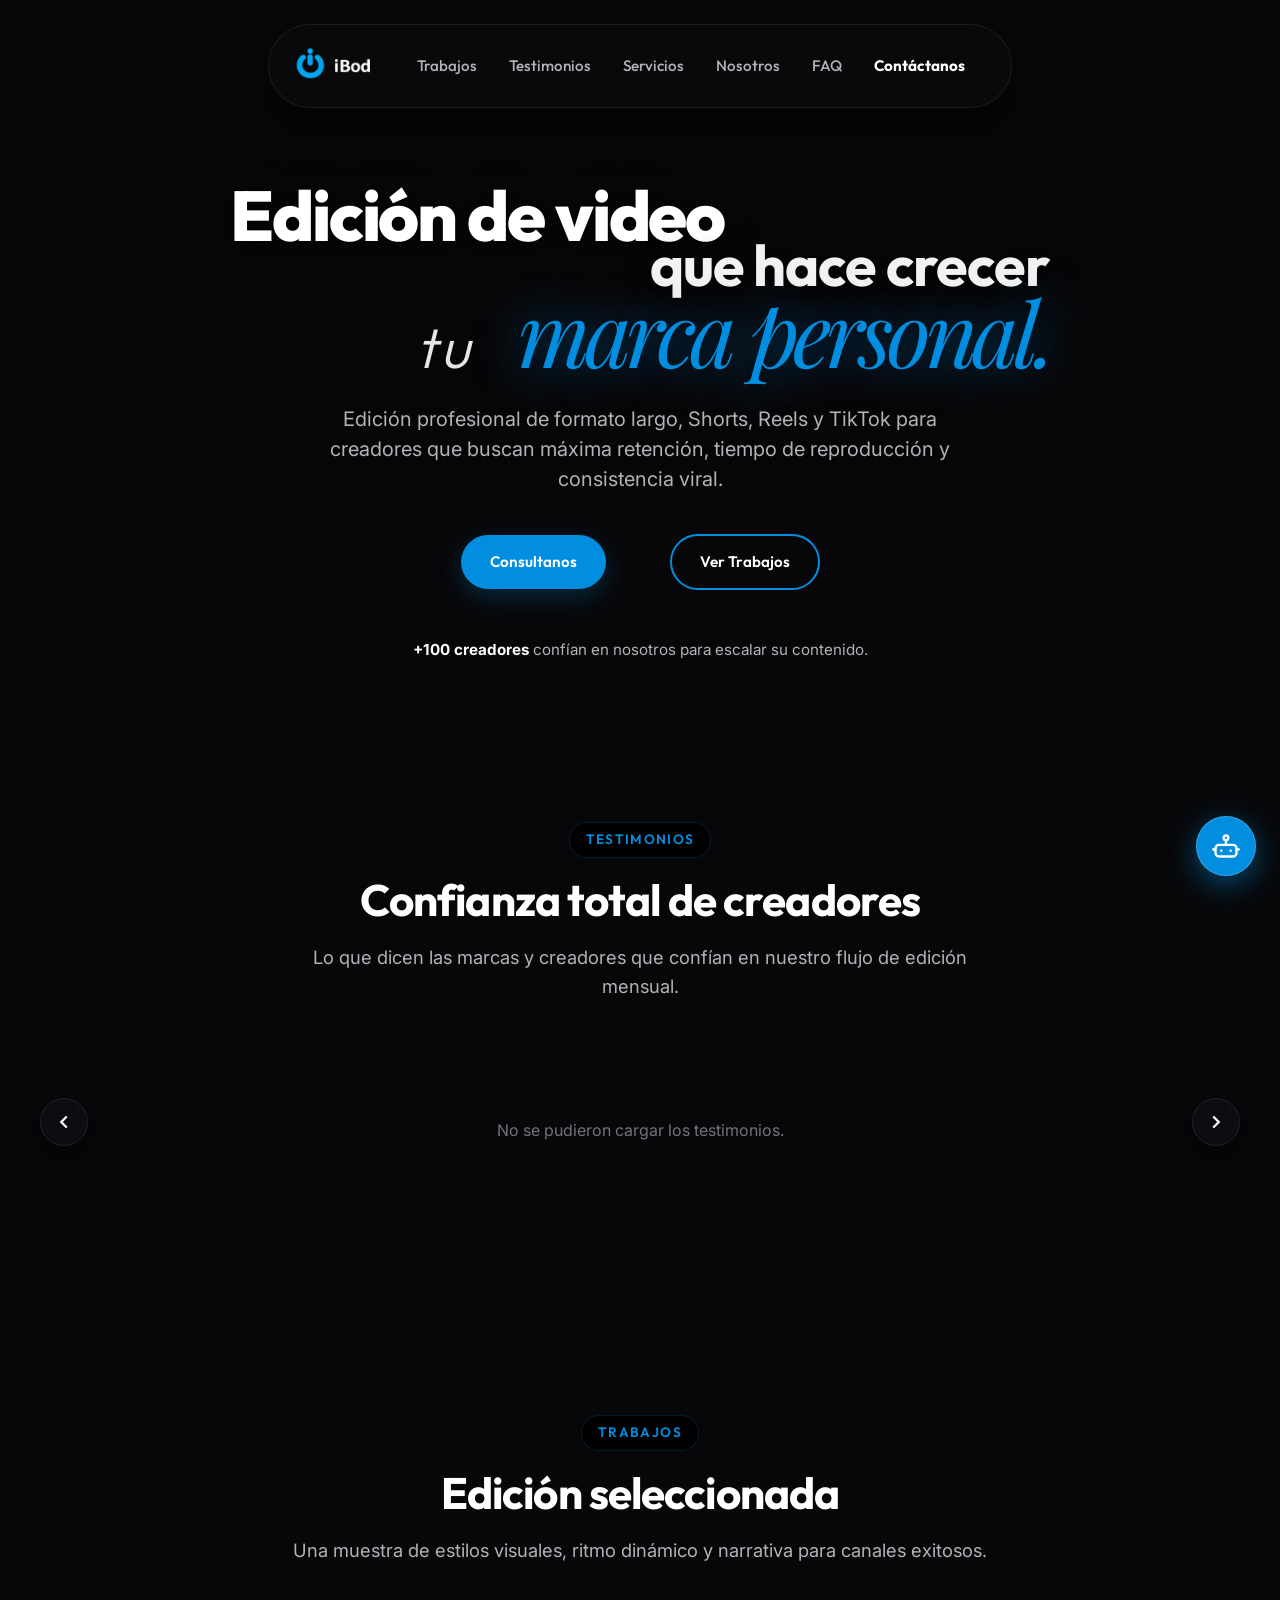
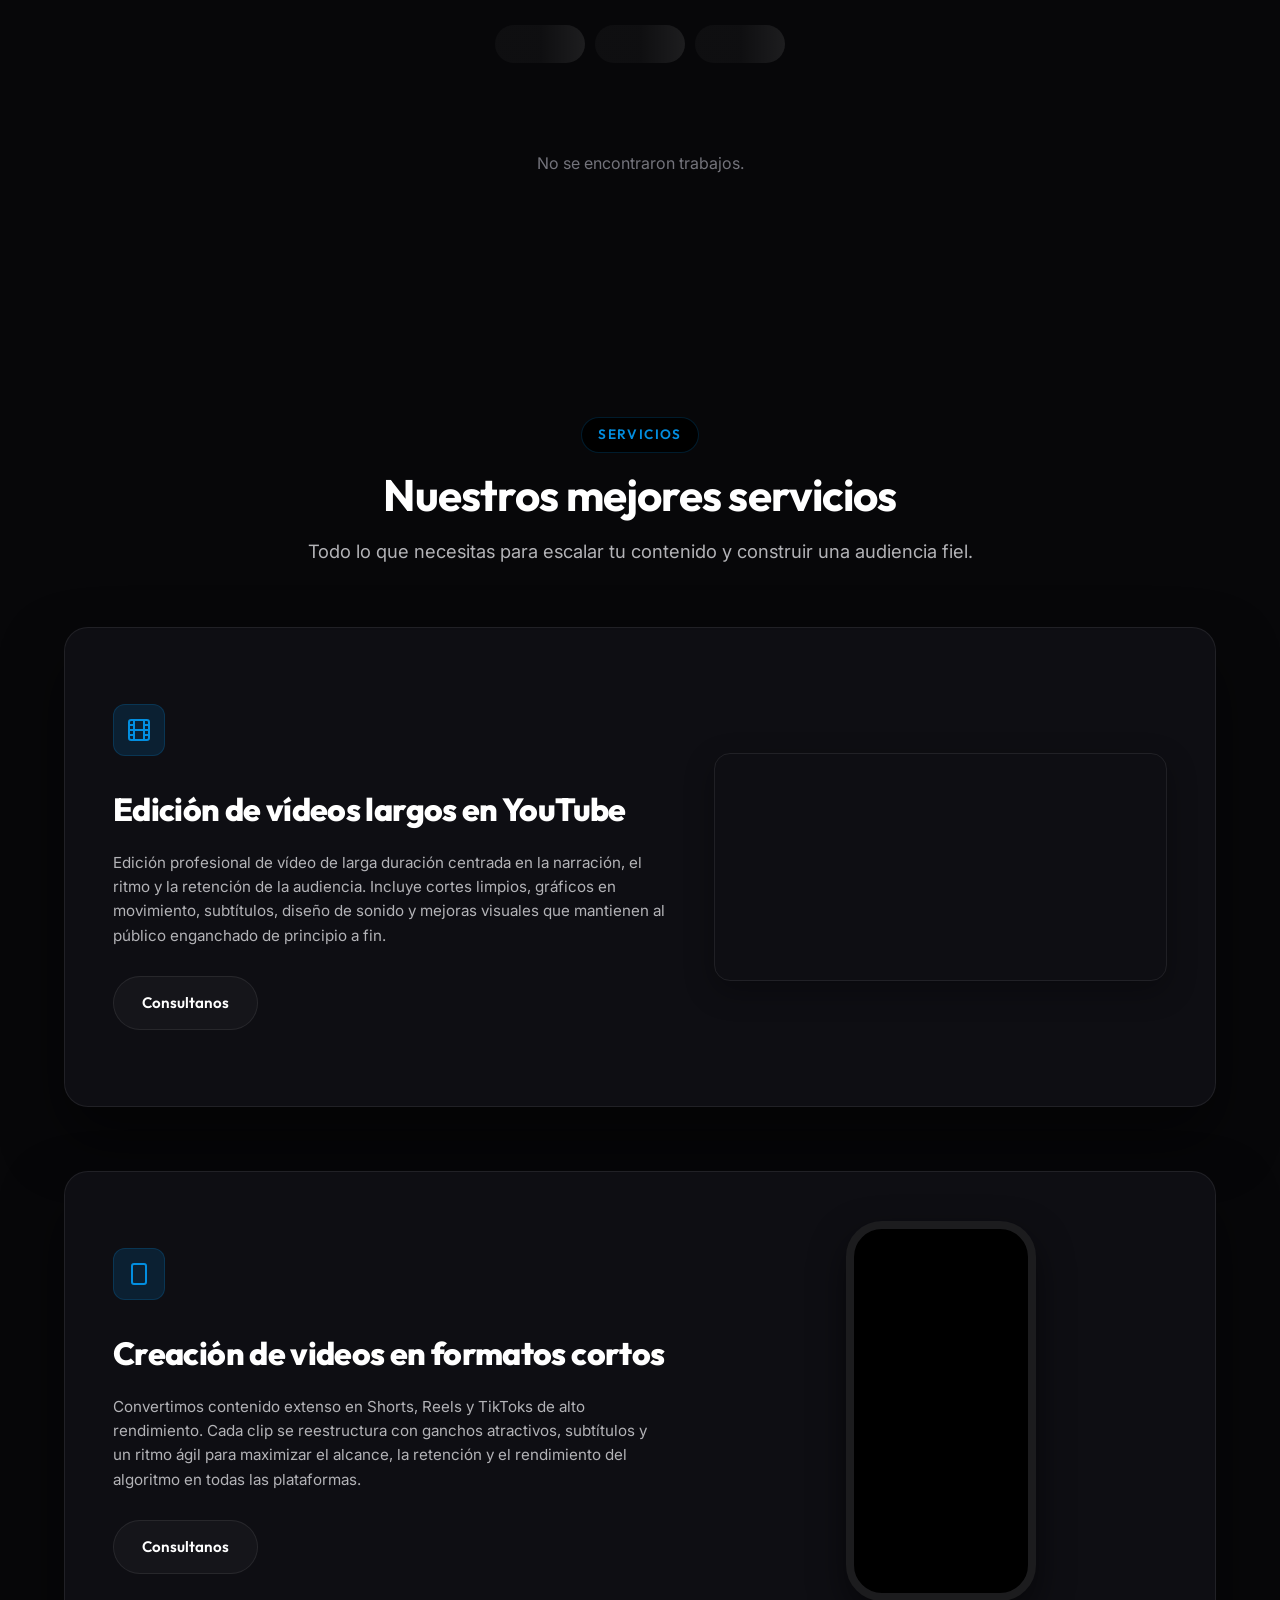
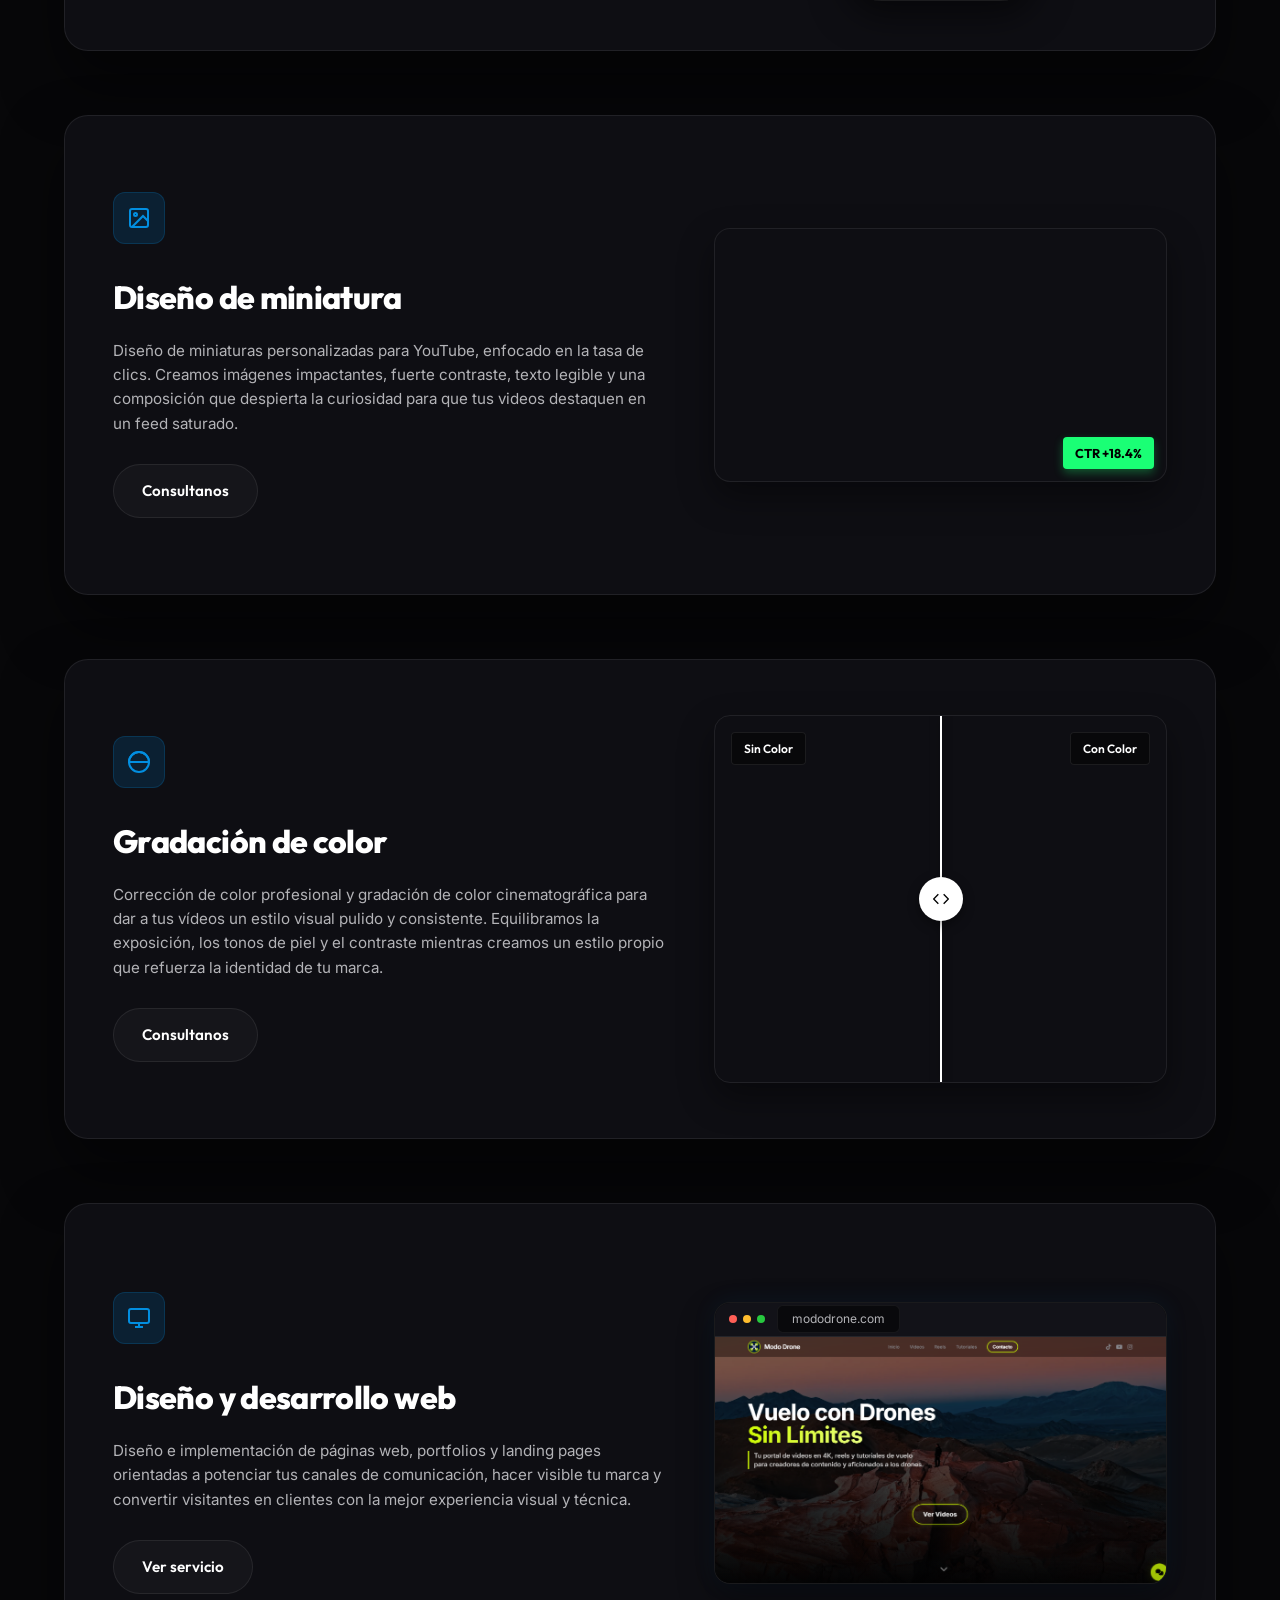
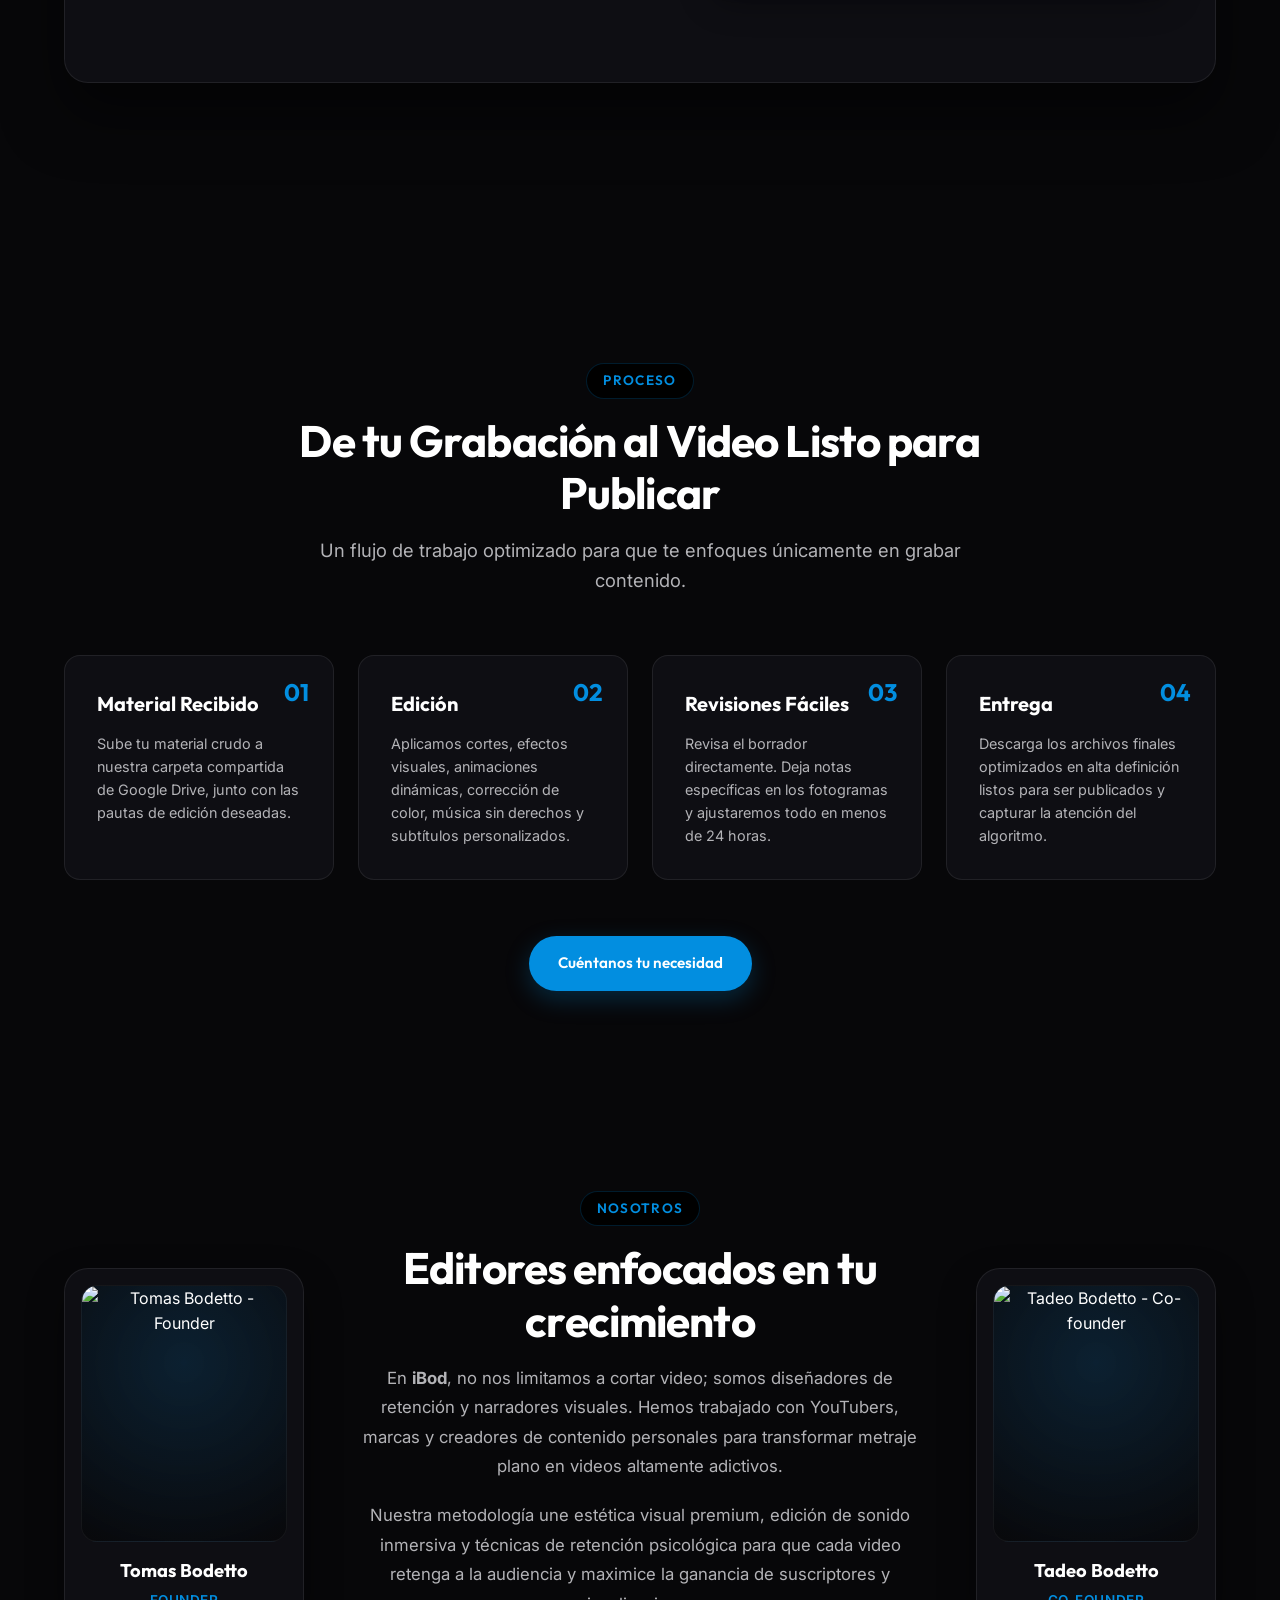
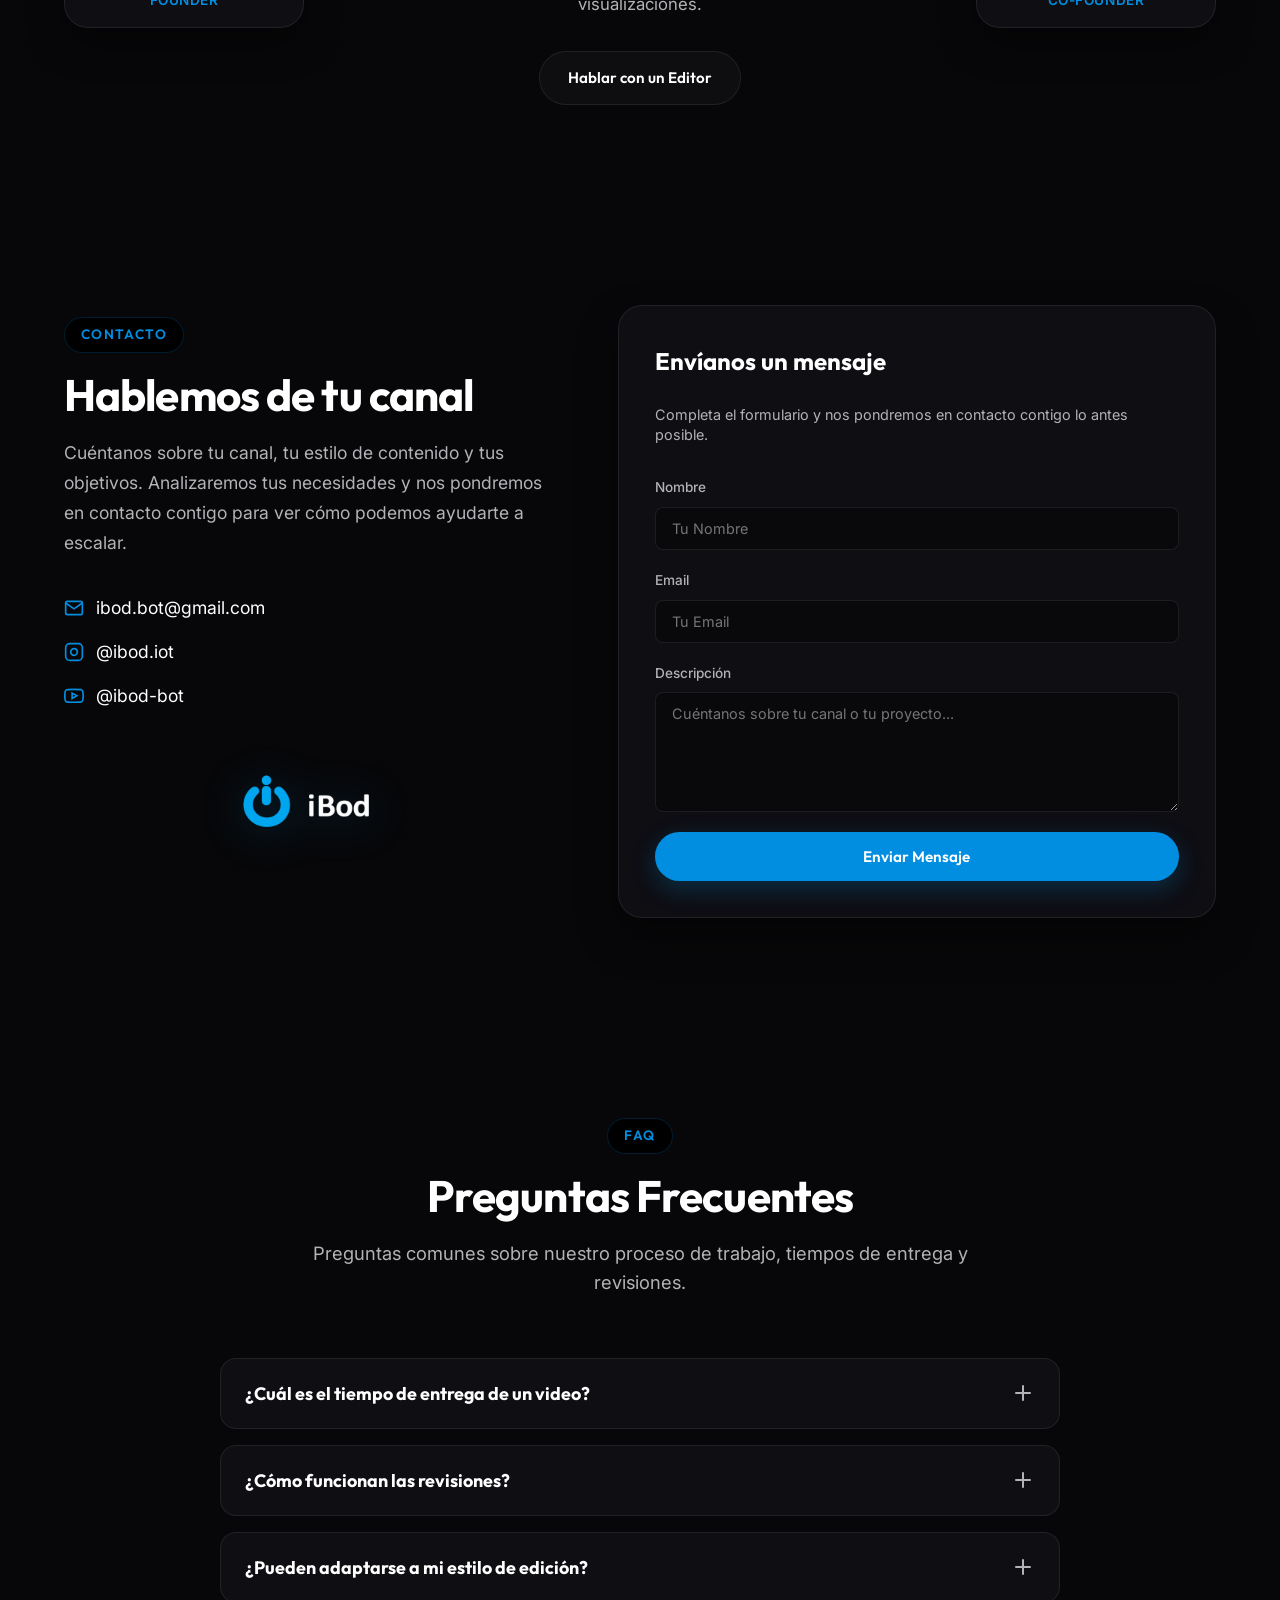
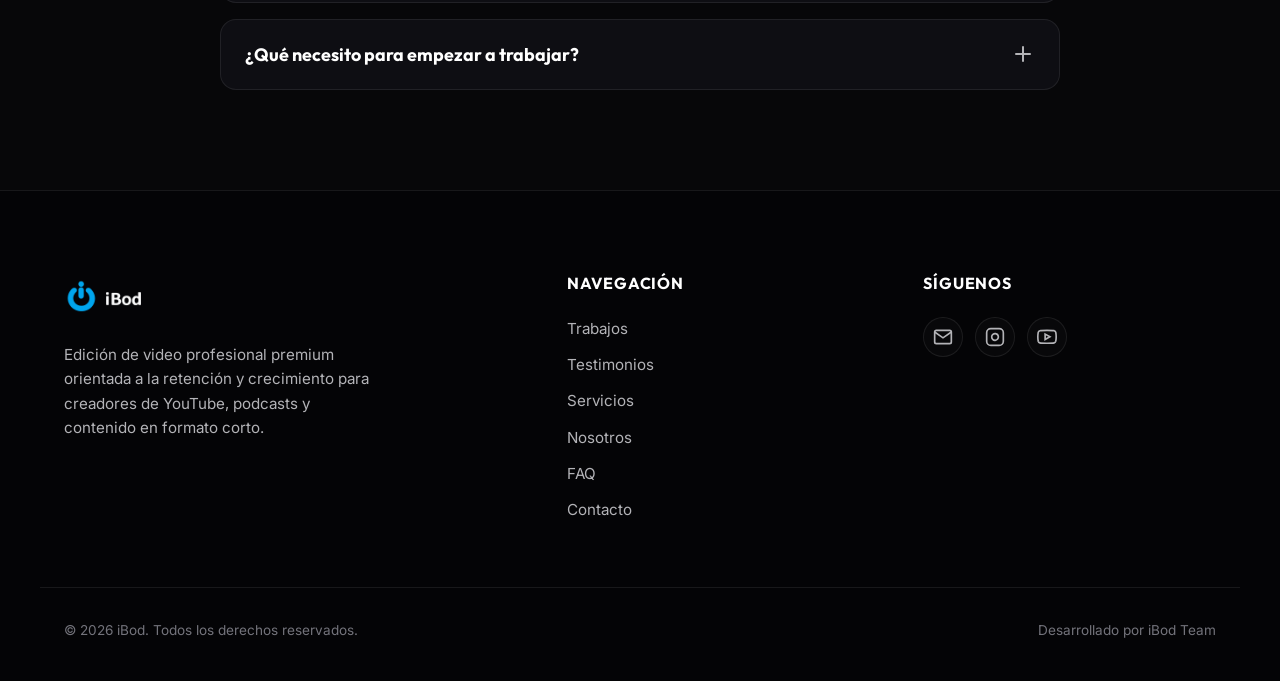
==== index.html @ c5f9ef6f "feat: update web design service preview with Modo Drone website" ====
<!DOCTYPE html>
<html lang="es">
<head>
  <meta charset="UTF-8">
  <meta name="viewport" content="width=device-width, initial-scale=1.0, maximum-scale=1.0, user-scalable=no, viewport-fit=cover">
  
  <!-- SEO Meta Tags -->
  <title>iBod | Edición de Video Profesional para Creadores & Marcas</title>
  <meta name="description" content="Servicio de edición de video profesional para YouTube, Shorts, Reels y TikTok en Argentina y LATAM. Incrementa la retención, tiempo de reproducción y consistencia de tu canal con iBod.">
  <meta name="keywords" content="edicion de video, agencia edicion de video, editor de video youtube, edicion shorts reels tiktok, edicion de video profesional, retencion de audiencia, ibod, ibod.com.ar, edicion de video argentina">
  <link rel="canonical" href="https://ibod.com.ar/">
  <meta name="robots" content="index, follow, max-image-preview:large, max-snippet:-1, max-video-preview:-1">
  <meta name="author" content="iBod Video Editing Agency">
  <meta http-equiv="content-language" content="es">
  <meta name="geo.region" content="AR">

  <!-- Open Graph / Facebook / LinkedIn Meta Tags -->
  <meta property="og:locale" content="es_AR">
  <meta property="og:type" content="website">
  <meta property="og:title" content="iBod | Edición de Video Profesional para Creadores & Marcas">
  <meta property="og:description" content="Servicio de edición de video premium para YouTube, Shorts, Reels y TikTok. Diseñado para maximizar retención y escalar tu canal.">
  <meta property="og:url" content="https://ibod.com.ar/">
  <meta property="og:site_name" content="iBod">
  <meta property="og:image" content="https://ibod.com.ar/logoIbod_conTexto.png">
  <meta property="og:image:width" content="1200">
  <meta property="og:image:height" content="630">
  <meta property="og:image:alt" content="iBod - Edición de Video Profesional">

  <!-- Twitter Card Meta Tags -->
  <meta name="twitter:card" content="summary_large_image">
  <meta name="twitter:title" content="iBod | Edición de Video Profesional para Creadores">
  <meta name="twitter:description" content="Edición de video premium para YouTube, Shorts, Reels y TikTok. Incrementa retención y alcance con iBod.">
  <meta name="twitter:image" content="https://ibod.com.ar/logoIbod_conTexto.png">
  <meta name="twitter:site" content="@ibod_editing">

  <!-- Google Fonts -->
  <link rel="preconnect" href="https://fonts.googleapis.com">
  <link rel="preconnect" href="https://fonts.gstatic.com" crossorigin>
  <link href="https://fonts.googleapis.com/css2?family=Inter:ital,wght@0,300;0,400;0,500;0,600;0,700;1,300;1,400;1,600&family=Outfit:ital,wght@0,300;0,400;0,500;0,600;0,700;0,800;0,900;1,300;1,400;1,600;1,700;1,800;1,900&family=Playfair+Display:ital,wght@1,400;1,500;1,600;1,700;1,800;1,900&display=swap" rel="stylesheet">
  
  <!-- CSS Stylesheet -->
  <link rel="stylesheet" href="index.css?v=2.9">
  
  <!-- Icono del Sitio -->
  <link rel="icon" type="image/png" href="logoiBod.png">

  <!-- GEO & Google JSON-LD Structured Data (Schema.org) -->
  <script type="application/ld+json">
  {
    "@context": "https://schema.org",
    "@graph": [
      {
        "@type": "ProfessionalService",
        "@id": "https://ibod.com.ar/#organization",
        "name": "iBod",
        "url": "https://ibod.com.ar/",
        "logo": "https://ibod.com.ar/logoiBod.png",
        "image": "https://ibod.com.ar/logoIbod_conTexto.png",
        "description": "Agencia y servicio de edición de video profesional para creadores de contenido, YouTubers y marcas. Especialistas en edición de formato largo, Shorts, Reels y TikTok optimizados para la máxima retención de audiencia.",
        "email": "ibod.bot@gmail.com",
        "sameAs": [
          "https://youtube.com/@ibod-bot",
          "https://instagram.com"
        ],
        "areaServed": [
          "Argentina",
          "Worldwide",
          "Latinoamérica"
        ],
        "knowsAbout": [
          "Edición de Video",
          "YouTube Video Editing",
          "Shorts, Reels & TikTok Editing",
          "Retención de Audiencia",
          "Color Grading",
          "Sound Design",
          "Motion Graphics"
        ],
        "hasOfferCatalog": {
          "@type": "OfferCatalog",
          "name": "Servicios de Edición de Video",
          "itemListElement": [
            {
              "@type": "Offer",
              "itemOffered": {
                "@type": "Service",
                "name": "Edición Formato Largo para YouTube",
                "description": "Cortes dinámicos, ritmo ágil, efectos de sonido y gráficos optimizados para gráficos de retención."
              }
            },
            {
              "@type": "Offer",
              "itemOffered": {
                "@type": "Service",
                "name": "Cortes Verticales (Shorts, Reels, TikTok)",
                "description": "Extraemos y editamos los mejores momentos con subtítulos dinámicos y formato nativo."
              }
            },
            {
              "@type": "Offer",
              "itemOffered": {
                "@type": "Service",
                "name": "Diseño de Sonido y Color Grading",
                "description": "Mejora de audio, efectos sonoros envolventes y corrección cinematográfica de color."
              }
            }
          ]
        }
      },
      {
        "@type": "WebSite",
        "@id": "https://ibod.com.ar/#website",
        "url": "https://ibod.com.ar/",
        "name": "iBod",
        "publisher": {
          "@id": "https://ibod.com.ar/#organization"
        },
        "inLanguage": "es"
      },
      {
        "@type": "FAQPage",
        "@id": "https://ibod.com.ar/#faq",
        "mainEntity": [
          {
            "@type": "Question",
            "name": "¿Cuál es el tiempo de entrega de un video?",
            "acceptedAnswer": {
              "@type": "Answer",
              "text": "Para videos cortos (Shorts/Reels/TikTok), la entrega promedio es de 48 a 72 horas. Para videos de YouTube largos (de 10 a 20 minutos), la entrega del primer corte suele tardar entre 4 a 5 días hábiles, garantizando que el pacing y la retención estén perfectamente pulidos."
            }
          },
          {
            "@type": "Question",
            "name": "¿Cómo funcionan las revisiones?",
            "acceptedAnswer": {
              "@type": "Answer",
              "text": "Te enviaremos un enlace interactivo donde puedes reproducir el video y hacer anotaciones o comentarios exactamente en el segundo donde quieres el cambio. Las revisiones menores se resuelven en menos de 24 horas."
            }
          },
          {
            "@type": "Question",
            "name": "¿Pueden adaptarse a mi estilo de edición existente?",
            "acceptedAnswer": {
              "@type": "Answer",
              "text": "Sí, absolutamente. Hacemos un análisis completo de tus videos anteriores para replicar tus tipografías, colores de marca, tipo de transiciones, uso de efectos de sonido y la identidad visual de tu canal."
            }
          },
          {
            "@type": "Question",
            "name": "¿Qué necesito para empezar a trabajar?",
            "acceptedAnswer": {
              "@type": "Answer",
              "text": "Sólo necesitas ponerte en contacto con nosotros para coordinar los objetivos de tu canal. Posteriormente te daremos acceso a nuestra carpeta compartida donde podrás subir el metraje bruto, locuciones y notas específicas."
            }
          }
        ]
      }
    ]
  }
  </script>
</head>
<body>

  <!-- Barra de Navegación -->
  <header class="navbar">
    <div class="navbar-container">
      <a href="#" class="logo-container">
        <img src="logoIbod_conTexto.png" alt="iBod Logo" class="brand-logo">
      </a>
      
      <nav class="nav-menu">
        <a href="#work" class="nav-link">Trabajos</a>
        <a href="#testimonials" class="nav-link">Testimonios</a>
        <a href="#services" class="nav-link">Servicios</a>
        <a href="#about" class="nav-link">Nosotros</a>
        <a href="#faq" class="nav-link">FAQ</a>
        <a href="#book" class="nav-link nav-link-highlight">Contáctanos</a>
      </nav>
      
      <div class="nav-actions">
        <button class="menu-toggle" aria-label="Abrir Menú">
          <svg viewBox="0 0 24 24" width="24" height="24" stroke="currentColor" stroke-width="2" fill="none">
            <line x1="3" y1="12" x2="21" y2="12"></line>
            <line x1="3" y1="6" x2="21" y2="6"></line>
            <line x1="3" y1="18" x2="21" y2="18"></line>
          </svg>
        </button>
      </div>
    </div>
  </header>

  <!-- Menú Móvil Overlay -->
  <div class="mobile-menu-overlay">
    <div class="mobile-menu-container">
      <div class="mobile-menu-header">
        <img src="logoIbod_conTexto.png" alt="iBod Logo" class="brand-logo">
        <button class="menu-close" aria-label="Cerrar Menú">
          <svg viewBox="0 0 24 24" width="24" height="24" stroke="currentColor" stroke-width="2" fill="none">
            <line x1="18" y1="6" x2="6" y2="18"></line>
            <line x1="6" y1="6" x2="18" y2="18"></line>
          </svg>
        </button>
      </div>
      <nav class="mobile-nav">
        <a href="#work" class="mobile-link">Trabajos</a>
        <a href="#testimonials" class="mobile-link">Testimonios</a>
        <a href="#services" class="mobile-link">Servicios</a>
        <a href="#about" class="mobile-link">Nosotros</a>
        <a href="#faq" class="mobile-link">FAQ</a>
        <a href="#book" class="mobile-link nav-link-highlight">Contáctanos</a>
      </nav>
    </div>
  </div>

  <!-- Sección Hero -->
  <section class="hero-section">
    <!-- Video de fondo de iBod -->
    <video autoplay loop muted playsinline class="hero-bg-video">
      <source src="ibod_video_slider_principal.webm" type="video/webm">
    </video>
    <div class="hero-overlay"></div>
    
    <div class="hero-container container">
      <h1 class="hero-title hero-title-stacked">
        <span class="hero-line hero-line-1">Edición de video</span>
        <span class="hero-line hero-line-2">que hace crecer</span>
        <div class="hero-row-bottom">
          <span class="hero-line hero-line-3">tu</span>
          <span class="hero-line hero-line-4">marca personal.</span>
        </div>
      </h1>
      
      <p class="hero-subtitle reveal">
        Edición profesional de formato largo, Shorts, Reels y TikTok para creadores que buscan máxima retención, tiempo de reproducción y consistencia viral.
      </p>
      
      <div class="hero-ctas reveal">
        <a href="#book" class="btn btn-primary">Consultanos</a>
        <a href="#work" class="btn btn-outline">Ver Trabajos</a>
      </div>
      
      <div class="hero-stats reveal">
        <div class="stats-text">
          <strong>+100 creadores</strong> confían en nosotros para escalar su contenido.
        </div>
      </div>
      
      <!-- Video Showcase de la página principal (Mockup del Frame del Video) -->
    </div>
  </section>

  <!-- Sección de Testimonios -->
  <section id="testimonials" class="testimonials-section section-padding">
    <div class="container">
      <div class="section-header reveal">
        <span class="section-tag">Testimonios</span>
        <h2 class="section-title">Confianza total de creadores</h2>
        <p class="section-subtitle">Lo que dicen las marcas y creadores que confían en nuestro flujo de edición mensual.</p>
      </div>
      
      <div class="testimonials-carousel-wrapper reveal">
        <button class="carousel-nav-btn prev" id="testimonials-prev" aria-label="Testimonio anterior">
          <svg viewBox="0 0 24 24" width="22" height="22" stroke="currentColor" stroke-width="2.5" fill="none"><polyline points="15 18 9 12 15 6"></polyline></svg>
        </button>
        
        <div class="testimonials-track" id="testimonials-track">
          <!-- Las tarjetas de video se cargarán dinámicamente desde la API -->
        </div>
        
        <button class="carousel-nav-btn next" id="testimonials-next" aria-label="Siguiente testimonio">
          <svg viewBox="0 0 24 24" width="22" height="22" stroke="currentColor" stroke-width="2.5" fill="none"><polyline points="9 18 15 12 9 6"></polyline></svg>
        </button>
      </div>
    </div>
  </section>

  <!-- Sección de Trabajos (Portafolio) -->
  <section id="work" class="work-section section-padding">
    <div class="container">
      <div class="section-header reveal">
        <span class="section-tag">Trabajos</span>
        <h2 class="section-title">Edición seleccionada</h2>
        <p class="section-subtitle">Una muestra de estilos visuales, ritmo dinámico y narrativa para canales exitosos.</p>
      </div>
      
      <!-- Filtros de Portafolio -->
      <div class="portfolio-filters reveal" id="portfolio-filters">
        <button class="filter-btn active" data-filter="long">YouTube Largo</button>
        <button class="filter-btn" data-filter="short">Shorts y Reels</button>
        <a href="https://ibod.com.ar/sites/" class="filter-btn filter-btn-link">Sitios</a>
      </div>
      
      <!-- Grid de Proyectos -->
      <div class="portfolio-grid" id="portfolio-grid">
        <!-- Proyecto 1: Largo -->
        <div class="portfolio-card reveal" data-category="long">
          <div class="portfolio-thumbnail" style="background: linear-gradient(135deg, #0e1e38, #050b14);">
            <div class="portfolio-thumb-overlay"></div>
            <span class="project-tag">Vlog de Finanzas</span>
            <button class="project-play-btn" data-video="ibod_video_slider_principal.webm">
              <svg viewBox="0 0 24 24" width="24" height="24" fill="currentColor">
                <path d="M8 5v14l11-7z"></path>
              </svg>
            </button>
          </div>
          <div class="portfolio-info">
            <h4 class="project-creator">Daniel Hart</h4>
            <p class="project-desc">Pacing de alta retención para contenido de finanzas personales.</p>
          </div>
        </div>
        
        <!-- Proyecto 2: Corto -->
        <div class="portfolio-card reveal" data-category="short">
          <div class="portfolio-thumbnail" style="background: linear-gradient(135deg, #1f1235, #0a0514);">
            <div class="portfolio-thumb-overlay"></div>
            <span class="project-tag">TikTok / Reels</span>
            <button class="project-play-btn" data-video="ibod_video_slider_principal.webm">
              <svg viewBox="0 0 24 24" width="24" height="24" fill="currentColor">
                <path d="M8 5v14l11-7z"></path>
              </svg>
            </button>
          </div>
          <div class="portfolio-info">
            <h4 class="project-creator">Marcus Reid</h4>
            <p class="project-desc">Edición de formato corto con subtítulos animados y transiciones zoom.</p>
          </div>
        </div>
        
        <!-- Proyecto 3: Largo -->
        <div class="portfolio-card reveal" data-category="long">
          <div class="portfolio-thumbnail" style="background: linear-gradient(135deg, #0f2e22, #05140f);">
            <div class="portfolio-thumb-overlay"></div>
            <span class="project-tag">Tecnología</span>
            <button class="project-play-btn" data-video="ibod_video_slider_principal.webm">
              <svg viewBox="0 0 24 24" width="24" height="24" fill="currentColor">
                <path d="M8 5v14l11-7z"></path>
              </svg>
            </button>
          </div>
          <div class="portfolio-info">
            <h4 class="project-creator">Brandon Cole</h4>
            <p class="project-desc">Narrativa y b-roll cinematográfico enfocado en análisis tecnológico.</p>
          </div>
        </div>
        
        <!-- Proyecto 4: Corto -->
        <div class="portfolio-card reveal" data-category="short">
          <div class="portfolio-thumbnail" style="background: linear-gradient(135deg, #3c1a1a, #140505);">
            <div class="portfolio-thumb-overlay"></div>
            <span class="project-tag">YouTube Shorts</span>
            <button class="project-play-btn" data-video="ibod_video_slider_principal.webm">
              <svg viewBox="0 0 24 24" width="24" height="24" fill="currentColor">
                <path d="M8 5v14l11-7z"></path>
              </svg>
            </button>
          </div>
          <div class="portfolio-info">
            <h4 class="project-creator">Ethan Miller</h4>
            <p class="project-desc">Edición de gancho rápido de 3 segundos para shorts de crecimiento personal.</p>
          </div>
        </div>
        
        <!-- Proyecto 5: Largo -->
        <div class="portfolio-card reveal" data-category="long">
          <div class="portfolio-thumbnail" style="background: linear-gradient(135deg, #382c0f, #140f05);">
            <div class="portfolio-thumb-overlay"></div>
            <span class="project-tag">Documental</span>
            <button class="project-play-btn" data-video="ibod_video_slider_principal.webm">
              <svg viewBox="0 0 24 24" width="24" height="24" fill="currentColor">
                <path d="M8 5v14l11-7z"></path>
              </svg>
            </button>
          </div>
          <div class="portfolio-info">
            <h4 class="project-creator">Joshua Miles</h4>
            <p class="project-desc">Minidocumental cinematográfico con diseño de sonido inmersivo.</p>
          </div>
        </div>
        
        <!-- Proyecto 6: Corto -->
        <div class="portfolio-card reveal" data-category="short">
          <div class="portfolio-thumbnail" style="background: linear-gradient(135deg, #132b35, #051014);">
            <div class="portfolio-thumb-overlay"></div>
            <span class="project-tag">Instagram Reels</span>
            <button class="project-play-btn" data-video="ibod_video_slider_principal.webm">
              <svg viewBox="0 0 24 24" width="24" height="24" fill="currentColor">
                <path d="M8 5v14l11-7z"></path>
              </svg>
            </button>
          </div>
          <div class="portfolio-info">
            <h4 class="project-creator">Nathan Brooks</h4>
            <p class="project-desc">Clips dinámicos tipo podcast con subtítulos automáticos e iconografía pop.</p>
          </div>
        </div>
      </div>
    </div>
  </section>

  <!-- Sección de Servicios -->
  <section id="services" class="services-section section-padding">
    <div class="container">
      <div class="section-header reveal">
        <span class="section-tag">Servicios</span>
        <h2 class="section-title">Nuestros mejores servicios</h2>
        <p class="section-subtitle">Todo lo que necesitas para escalar tu contenido y construir una audiencia fiel.</p>
      </div>
      
      <div class="services-list">
        <!-- Servicio 1: Formato Largo -->
        <div class="service-card reveal">
          <div class="service-info-col">
            <div class="service-icon-wrapper">
              <svg viewBox="0 0 24 24" width="24" height="24" stroke="currentColor" stroke-width="2" fill="none" class="service-icon">
                <rect x="2" y="2" width="20" height="20" rx="2.18" ry="2.18"></rect>
                <line x1="7" y1="2" x2="7" y2="22"></line>
                <line x1="17" y1="2" x2="17" y2="22"></line>
                <line x1="2" y1="12" x2="22" y2="12"></line>
                <line x1="2" y1="7" x2="7" y2="7"></line>
                <line x1="2" y1="17" x2="7" y2="17"></line>
                <line x1="17" y1="17" x2="22" y2="17"></line>
                <line x1="17" y1="7" x2="22" y2="7"></line>
              </svg>
            </div>
            <h3 class="service-card-title">Edición de vídeos largos en YouTube</h3>
            <p class="service-card-desc">Edición profesional de vídeo de larga duración centrada en la narración, el ritmo y la retención de la audiencia. Incluye cortes limpios, gráficos en movimiento, subtítulos, diseño de sonido y mejoras visuales que mantienen al público enganchado de principio a fin.</p>
            <a href="#book" class="btn btn-secondary service-btn">Consultanos</a>
          </div>
          <div class="service-media-col">
            <video autoplay loop muted playsinline class="card-media-video">
              <source src="https://framerusercontent.com/assets/gVXN0fFeFY5BqNTJIgszKOMYqP0.mp4" type="video/mp4">
            </video>
          </div>
        </div>
        
        <!-- Servicio 2: Formato Corto -->
        <div class="service-card reveal">
          <div class="service-info-col">
            <div class="service-icon-wrapper">
              <svg viewBox="0 0 24 24" width="24" height="24" stroke="currentColor" stroke-width="2" fill="none" class="service-icon">
                <rect x="5" y="2" width="14" height="20" rx="2" ry="2"></rect>
                <line x1="12" y1="18" x2="12.01" y2="18"></line>
              </svg>
            </div>
            <h3 class="service-card-title">Creación de videos en formatos cortos</h3>
            <p class="service-card-desc">Convertimos contenido extenso en Shorts, Reels y TikToks de alto rendimiento. Cada clip se reestructura con ganchos atractivos, subtítulos y un ritmo ágil para maximizar el alcance, la retención y el rendimiento del algoritmo en todas las plataformas.</p>
            <a href="#book" class="btn btn-secondary service-btn">Consultanos</a>
          </div>
          <div class="service-media-col">
            <div class="phone-mockup">
              <video autoplay loop muted playsinline poster="https://res.cloudinary.com/bdkftazo/video/upload/so_0,f_jpg,q_auto/v1786050604/Novedades_o8yl7q.jpg" class="phone-video">
                <source src="https://res.cloudinary.com/bdkftazo/video/upload/f_auto,q_auto,vc_auto/v1786050604/Novedades_o8yl7q.mp4" type="video/mp4">
              </video>
            </div>
          </div>
        </div>
        
        <!-- Servicio 3: Miniaturas -->
        <div class="service-card reveal">
          <div class="service-info-col">
            <div class="service-icon-wrapper">
              <svg viewBox="0 0 24 24" width="24" height="24" stroke="currentColor" stroke-width="2" fill="none" class="service-icon">
                <rect x="3" y="3" width="18" height="18" rx="2" ry="2"></rect>
                <circle cx="8.5" cy="8.5" r="1.5"></circle>
                <polyline points="21 15 16 10 5 21"></polyline>
              </svg>
            </div>
            <h3 class="service-card-title">Diseño de miniatura</h3>
            <p class="service-card-desc">Diseño de miniaturas personalizadas para YouTube, enfocado en la tasa de clics. Creamos imágenes impactantes, fuerte contraste, texto legible y una composición que despierta la curiosidad para que tus videos destaquen en un feed saturado.</p>
            <a href="#book" class="btn btn-secondary service-btn">Consultanos</a>
          </div>
          <div class="service-media-col">
            <div class="thumbnail-mockup" style="background-image: url('https://res.cloudinary.com/bdkftazo/image/upload/v1786402892/VIEDMA-YOUTUBE_k2a5vu.png');">
              <div class="thumbnail-badge">CTR +18.4%</div>
            </div>
          </div>
        </div>
        
        <!-- Servicio 4: Colorización con Slider -->
        <div class="service-card reveal">
          <div class="service-info-col">
            <div class="service-icon-wrapper">
              <svg viewBox="0 0 24 24" width="24" height="24" stroke="currentColor" stroke-width="2" fill="none" class="service-icon">
                <circle cx="12" cy="12" r="10"></circle>
                <path d="M12 2a10 10 0 0 0-10 10h20a10 10 0 0 0-10-10z"></path>
              </svg>
            </div>
            <h3 class="service-card-title">Gradación de color</h3>
            <p class="service-card-desc">Corrección de color profesional y gradación de color cinematográfica para dar a tus vídeos un estilo visual pulido y consistente. Equilibramos la exposición, los tonos de piel y el contraste mientras creamos un estilo propio que refuerza la identidad de tu marca.</p>
            <a href="#book" class="btn btn-secondary service-btn">Consultanos</a>
          </div>
          <div class="service-media-col">
            <div class="slider-wrapper">
              <!-- Imagen después (Graded) -->
              <div class="slider-img img-after" style="background-image: url('https://framerusercontent.com/images/WQxYqlZ9TCoKWKEzGhZqot8LBhM.png?width=544&height=436');"></div>
              <!-- Imagen antes (Log Flat) -->
              <div class="slider-img img-before" style="background-image: url('https://framerusercontent.com/images/KoGdWenWVelQgAxNhp7bF2Rm3c.png?width=544&height=436'); clip-path: inset(0 50% 0 0);"></div>
              
              <!-- Etiquetas -->
              <span class="slider-badge badge-before">Sin Color</span>
              <span class="slider-badge badge-after">Con Color</span>
              
              <!-- Barra de deslizamiento -->
              <div class="slider-line" style="left: 50%;"></div>
              <!-- Tirador / Botón de arrastre -->
              <div class="slider-handle" style="left: 50%;">
                <svg viewBox="0 0 24 24" width="24" height="24" stroke="currentColor" stroke-width="2" fill="none" class="handle-arrows">
                  <polyline points="8 5 1 12 8 19"></polyline>
                  <polyline points="16 5 23 12 16 19"></polyline>
                </svg>
              </div>
            </div>
          </div>
        </div>

        <!-- Servicio 5: Diseño & Desarrollo Web -->
        <div class="service-card reveal">
          <div class="service-info-col">
            <div class="service-icon-wrapper">
              <svg viewBox="0 0 24 24" width="24" height="24" stroke="currentColor" stroke-width="2" fill="none" class="service-icon">
                <rect x="2" y="3" width="20" height="14" rx="2" ry="2"></rect>
                <line x1="8" y1="21" x2="16" y2="21"></line>
                <line x1="12" y1="17" x2="12" y2="21"></line>
              </svg>
            </div>
            <h3 class="service-card-title">Diseño y desarrollo web</h3>
            <p class="service-card-desc">Diseño e implementación de páginas web, portfolios y landing pages orientadas a potenciar tus canales de comunicación, hacer visible tu marca y convertir visitantes en clientes con la mejor experiencia visual y técnica.</p>
            <a href="https://ibod.com.ar/sites/" class="btn btn-secondary service-btn">Ver servicio</a>
          </div>
          <div class="service-media-col">
            <div class="web-mockup">
              <div class="web-mockup-header">
                <div class="web-mockup-dots">
                  <span></span><span></span><span></span>
                </div>
                <div class="web-mockup-url">mododrone.com</div>
              </div>
              <div class="web-mockup-screen">
                <img src="mododrone_preview.png" alt="Diseño Web - Modo Drone" class="web-mockup-img" loading="lazy">
                <div class="web-mockup-overlay"></div>
              </div>
            </div>
          </div>
        </div>
      </div>
    </div>
  </section>



  <!-- Sección Proceso -->
  <section id="process" class="process-section section-padding">
    <div class="container">
      <div class="section-header reveal">
        <span class="section-tag">Proceso</span>
        <h2 class="section-title">De tu Grabación al Video Listo para Publicar</h2>
        <p class="section-subtitle">Un flujo de trabajo optimizado para que te enfoques únicamente en grabar contenido.</p>
      </div>
      
      <div class="process-steps">
        <!-- Paso 1 -->
        <div class="step-card reveal">
          <div class="step-num-bg">01</div>
          <div class="step-content">
            <h3 class="step-title">Material Recibido</h3>
            <p class="step-desc">Sube tu material crudo a nuestra carpeta compartida de Google Drive, junto con las pautas de edición deseadas.</p>
          </div>
        </div>
        
        <!-- Paso 2 -->
        <div class="step-card reveal">
          <div class="step-num-bg">02</div>
          <div class="step-content">
            <h3 class="step-title">Edición</h3>
            <p class="step-desc">Aplicamos cortes, efectos visuales, animaciones dinámicas, corrección de color, música sin derechos y subtítulos personalizados.</p>
          </div>
        </div>
        
        <!-- Paso 3 -->
        <div class="step-card reveal">
          <div class="step-num-bg">03</div>
          <div class="step-content">
            <h3 class="step-title">Revisiones Fáciles</h3>
            <p class="step-desc">Revisa el borrador directamente. Deja notas específicas en los fotogramas y ajustaremos todo en menos de 24 horas.</p>
          </div>
        </div>
        
        <!-- Paso 4 -->
        <div class="step-card reveal">
          <div class="step-num-bg">04</div>
          <div class="step-content">
            <h3 class="step-title">Entrega</h3>
            <p class="step-desc">Descarga los archivos finales optimizados en alta definición listos para ser publicados y capturar la atención del algoritmo.</p>
          </div>
        </div>
      </div>
      
      <div class="process-cta-container reveal">
        <a href="#book" class="btn btn-primary">Cuéntanos tu necesidad</a>
      </div>
    </div>
  </section>

  <!-- Sección Sobre Nosotros -->
  <section id="about" class="about-section section-padding">
    <div class="container">
      <div class="about-grid reveal">
        <!-- Fundador 1 (Izquierda): Tomas Bodetto -->
        <div class="founder-card founder-left">
          <div class="founder-img-wrapper">
            <img src="https://res.cloudinary.com/bdkftazo/image/upload/v1786824959/TomasB_k7kcdj.png" alt="Tomas Bodetto - Founder" class="founder-img" loading="lazy">
          </div>
          <div class="founder-info">
            <h4 class="founder-name">Tomas Bodetto</h4>
            <span class="founder-role">Founder</span>
          </div>
        </div>

        <!-- Columna Central: Texto y Presentación -->
        <div class="about-content">
          <span class="section-tag">Nosotros</span>
          <h2 class="section-title">Editores enfocados en tu crecimiento</h2>
          <p class="about-text">
            En <strong>iBod</strong>, no nos limitamos a cortar video; somos diseñadores de retención y narradores visuales. Hemos trabajado con YouTubers, marcas y creadores de contenido personales para transformar metraje plano en videos altamente adictivos.
          </p>
          <p class="about-text">
            Nuestra metodología une estética visual premium, edición de sonido inmersiva y técnicas de retención psicológica para que cada video retenga a la audiencia y maximice la ganancia de suscriptores y visualizaciones.
          </p>
          <div class="about-intro-cta">
            <a href="#book" class="btn btn-secondary about-btn">Hablar con un Editor</a>
          </div>
        </div>

        <!-- Fundador 2 (Derecha): Tadeo Bodetto -->
        <div class="founder-card founder-right">
          <div class="founder-img-wrapper">
            <img src="https://res.cloudinary.com/bdkftazo/image/upload/v1786824958/TadeoB_g0pasi.png" alt="Tadeo Bodetto - Co-founder" class="founder-img" loading="lazy">
          </div>
          <div class="founder-info">
            <h4 class="founder-name">Tadeo Bodetto</h4>
            <span class="founder-role">Co-founder</span>
          </div>
        </div>
      </div>
    </div>
  </section>

  <!-- Sección de Contacto e Integración -->
  <section id="book" class="book-section section-padding">
    <div class="container">
      <div class="book-grid">
        <div class="book-info reveal">
          <span class="section-tag">Contacto</span>
          <h2 class="section-title">Hablemos de tu canal</h2>
          <p class="book-desc">
            Cuéntanos sobre tu canal, tu estilo de contenido y tus objetivos. Analizaremos tus necesidades y nos pondremos en contacto contigo para ver cómo podemos ayudarte a escalar.
          </p>
          <div class="contact-details">
            <div class="contact-item">
              <svg viewBox="0 0 24 24" width="20" height="20" stroke="var(--primary)" stroke-width="2" fill="none">
                <path d="M4 4h16c1.1 0 2 .9 2 2v12c0 1.1-.9 2-2 2H4c-1.1 0-2-.9-2-2V6c0-1.1.9-2 2-2z"></path>
                <polyline points="22,6 12,13 2,6"></polyline>
              </svg>
              <a href="mailto:ibod.bot@gmail.com">ibod.bot@gmail.com</a>
            </div>
            <div class="contact-item">
              <svg viewBox="0 0 24 24" width="20" height="20" stroke="var(--primary)" stroke-width="2" fill="none">
                <rect x="2" y="2" width="20" height="20" rx="5" ry="5"></rect>
                <path d="M16 11.37A4 4 0 1 1 12.63 8 4 4 0 0 1 16 11.37z"></path>
                <line x1="17.5" y1="6.5" x2="17.51" y2="6.5"></line>
              </svg>
              <a href="https://www.instagram.com/ibod.iot" target="_blank" rel="noopener noreferrer">@ibod.iot</a>
            </div>
            <div class="contact-item">
              <svg viewBox="0 0 24 24" width="20" height="20" stroke="var(--primary)" stroke-width="2" fill="none">
                <path d="M22.54 6.42a2.78 2.78 0 0 0-1.94-2C18.88 4 12 4 12 4s-6.88 0-8.6.46a2.78 2.78 0 0 0-1.94 2A29 29 0 0 0 1 11.75a29 29 0 0 0 .46 5.33A2.78 2.78 0 0 0 3.4 19c1.72.46 8.6.46 8.6.46s6.88 0 8.6-.46a2.78 2.78 0 0 0 1.94-2 29 29 0 0 0 .46-5.25 29 29 0 0 0-.46-5.33z"></path>
                <polygon points="9.75 15.02 15.5 11.75 9.75 8.48 9.75 15.02"></polygon>
              </svg>
              <a href="https://youtube.com/@ibod-bot" target="_blank" rel="noopener noreferrer">@ibod-bot</a>
            </div>
          </div>

          <!-- Logo iBod Centrado -->
          <div class="contact-brand-container">
            <img src="logoIbod_conTexto.png" alt="iBod Logo" class="contact-brand-logo">
          </div>
        </div>
        
        <!-- Formulario de Contacto (Google Forms Integration) -->
        <div class="contact-form-container reveal">
          <form id="google-contact-form" class="contact-form">
            <h3 class="form-title">Envíanos un mensaje</h3>
            <p class="form-subtitle">Completa el formulario y nos pondremos en contacto contigo lo antes posible.</p>
            
            <div class="form-group">
              <label for="contact-name" class="form-label">Nombre</label>
              <input type="text" id="contact-name" name="nombre" placeholder="Tu Nombre" required class="form-input">
            </div>
            
            <div class="form-group">
              <label for="contact-email" class="form-label">Email</label>
              <input type="email" id="contact-email" name="mail" placeholder="Tu Email" required class="form-input">
            </div>
            
            <div class="form-group">
              <label for="contact-desc" class="form-label">Descripción</label>
              <textarea id="contact-desc" name="descripcion" placeholder="Cuéntanos sobre tu canal o tu proyecto..." required class="form-input form-textarea"></textarea>
            </div>
            
            <button type="submit" id="submit-contact-btn" class="btn btn-primary btn-block">Enviar Mensaje</button>
            
            <div class="form-success-message hidden">
              <svg viewBox="0 0 24 24" width="48" height="48" stroke="#1aff75" stroke-width="2" fill="none" class="success-icon">
                <path d="M22 11.08V12a10 10 0 1 1-5.93-9.14"></path>
                <polyline points="22 4 12 14.01 9 11.01"></polyline>
              </svg>
              <h4>¡Mensaje Enviado!</h4>
              <p>Gracias por contactarnos. Te responderemos en un plazo de 24 a 48 horas.</p>
            </div>
          </form>
        </div>
      </div>
    </div>
  </section>

  <!-- Sección FAQ (Preguntas Frecuentes) -->
  <section id="faq" class="faq-section section-padding">
    <div class="container">
      <div class="section-header reveal">
        <span class="section-tag">FAQ</span>
        <h2 class="section-title">Preguntas Frecuentes</h2>
        <p class="section-subtitle">Preguntas comunes sobre nuestro proceso de trabajo, tiempos de entrega y revisiones.</p>
      </div>
      
      <div class="faq-accordion-container reveal" id="faq-accordion-container">
        <!-- Renderizado dinámicamente desde el servicio de FAQs -->
      </div>
    </div>
  </section>

  <!-- Footer -->
  <footer class="footer">
    <div class="container footer-container">
      <div class="footer-brand-col">
        <a href="#" class="logo-container">
          <img src="logoIbod_conTexto.png" alt="iBod Logo" class="brand-logo">
        </a>
        <p class="footer-desc">
          Edición de video profesional premium orientada a la retención y crecimiento para creadores de YouTube, podcasts y contenido en formato corto.
        </p>
      </div>
      
      <div class="footer-links-col">
        <h5 class="footer-col-title">Navegación</h5>
        <div class="footer-links">
          <a href="#work">Trabajos</a>
          <a href="#testimonials">Testimonios</a>
          <a href="#services">Servicios</a>
          <a href="#about">Nosotros</a>
          <a href="#faq">FAQ</a>
          <a href="#book">Contacto</a>
        </div>
      </div>
      
      <div class="footer-social-col">
        <h5 class="footer-col-title">Síguenos</h5>
        <div class="social-icons">
          <a href="mailto:ibod.bot@gmail.com" aria-label="Email">
            <svg viewBox="0 0 24 24" width="20" height="20" stroke="currentColor" stroke-width="2" fill="none">
              <path d="M4 4h16c1.1 0 2 .9 2 2v12c0 1.1-.9 2-2 2H4c-1.1 0-2-.9-2-2V6c0-1.1.9-2 2-2z"></path>
              <polyline points="22,6 12,13 2,6"></polyline>
            </svg>
          </a>
          <a href="https://www.instagram.com/ibod.iot" target="_blank" rel="noopener noreferrer" aria-label="Instagram">
            <svg viewBox="0 0 24 24" width="20" height="20" stroke="currentColor" stroke-width="2" fill="none"><rect x="2" y="2" width="20" height="20" rx="5" ry="5"></rect><path d="M16 11.37A4 4 0 1 1 12.63 8 4 4 0 0 1 16 11.37z"></path><line x1="17.5" y1="6.5" x2="17.51" y2="6.5"></line></svg>
          </a>
          <a href="https://youtube.com/@ibod-bot" target="_blank" aria-label="YouTube">
            <svg viewBox="0 0 24 24" width="20" height="20" stroke="currentColor" stroke-width="2" fill="none"><path d="M22.54 6.42a2.78 2.78 0 0 0-1.94-2C18.88 4 12 4 12 4s-6.88 0-8.6.46a2.78 2.78 0 0 0-1.94 2A29 29 0 0 0 1 11.75a29 29 0 0 0 .46 5.33A2.78 2.78 0 0 0 3.4 19c1.72.46 8.6.46 8.6.46s6.88 0 8.6-.46a2.78 2.78 0 0 0 1.94-2 29 29 0 0 0 .46-5.25 29 29 0 0 0-.46-5.33z"></path><polygon points="9.75 15.02 15.5 11.75 9.75 8.48 9.75 15.02"></polygon></svg>
          </a>
        </div>
      </div>
    </div>
    
    <div class="footer-bottom container">
      <p>&copy; 2026 iBod. Todos los derechos reservados.</p>
      <p>Desarrollado por iBod Team</p>
    </div>
  </footer>

  <!-- Modal de Reproductor de Video -->
  <div class="video-modal-overlay">
    <div class="video-modal-container">
      <div class="video-modal-card">
        <button class="video-modal-close" aria-label="Cerrar Reproductor">
          <svg viewBox="0 0 24 24" width="20" height="20" stroke="currentColor" stroke-width="2.5" fill="none">
            <line x1="18" y1="6" x2="6" y2="18"></line>
            <line x1="6" y1="6" x2="18" y2="18"></line>
          </svg>
        </button>
        <div class="video-modal-player-col" id="modal-player-container">
          <!-- Video HTML5 o iframe dinámico de YouTube -->
        </div>
        <div class="video-modal-info-col">
          <span class="modal-project-tag" id="modal-project-tag">Categoría</span>
          <div class="modal-header-row">
            <h3 class="modal-project-title" id="modal-project-title">Título del Proyecto</h3>
            <div class="modal-project-stars" id="modal-project-stars"></div>
          </div>
          <p class="modal-project-desc" id="modal-project-desc">Descripción detallada del trabajo de edición y narrativa del video.</p>
        </div>
      </div>
    </div>
  </div>

  <!-- Botón Flotante y Chatbot AI -->
  <div class="chatbot-wrapper">
    <!-- Ventana de Diálogo del Chatbot -->
    <div class="chatbot-window" id="chatbot-window" data-lenis-prevent>
      <!-- Header del Chatbot -->
      <div class="chatbot-header">
        <div class="chatbot-header-info">
          <div class="chatbot-avatar">
            <svg viewBox="0 0 24 24" width="22" height="22" fill="none" stroke="currentColor" stroke-width="2" stroke-linecap="round" stroke-linejoin="round">
              <rect x="3" y="11" width="18" height="10" rx="3"></rect>
              <circle cx="12" cy="5" r="2"></circle>
              <path d="M12 7v4"></path>
              <line x1="8" y1="16" x2="8.01" y2="16"></line>
              <line x1="16" y1="16" x2="16.01" y2="16"></line>
              <line x1="1" y1="15" x2="3" y2="15"></line>
              <line x1="21" y1="15" x2="23" y2="15"></line>
            </svg>
          </div>
          <div>
            <h4 class="chatbot-title">Asistente Bodi</h4>
            <span class="chatbot-subtitle">Respondo tus dudas 24/7</span>
          </div>
        </div>
        <button class="chatbot-close-btn" id="chatbot-close-btn" aria-label="Cerrar Chat">
          <svg viewBox="0 0 24 24" width="20" height="20" stroke="currentColor" stroke-width="2" fill="none">
            <line x1="18" y1="6" x2="6" y2="18"></line>
            <line x1="6" y1="6" x2="18" y2="18"></line>
          </svg>
        </button>
      </div>

      <!-- Cuerpo de Mensajes -->
      <div class="chatbot-body" id="chatbot-body" data-lenis-prevent>
        <div class="chat-bubble bot-bubble">
          ¡Hola! 👋 Soy Bodi, el asistente virtual de iBod. Pregúntame sobre nuestros tiempos de entrega, revisiones o servicios de edición.
        </div>
        <!-- Contenedor de Mapa de Sitio -->
        <div class="chat-chips-wrapper chat-sitemap-wrapper">
          <span class="chat-chips-label">Mapa del sitio:</span>
          <div class="chat-chips-container" id="chat-sitemap-container">
            <button type="button" class="chat-chip sitemap-chip" data-target=".testimonials-section">Testimonios</button>
            <button type="button" class="chat-chip sitemap-chip" data-target="#work">Trabajos</button>
            <button type="button" class="chat-chip sitemap-chip" data-target="#services">Servicios</button>
            <button type="button" class="chat-chip sitemap-chip" data-target="#process">Proceso</button>
            <button type="button" class="chat-chip sitemap-chip" data-target="#about">Nosotros</button>
            <button type="button" class="chat-chip sitemap-chip" data-target="#book">Contacto</button>
            <button type="button" class="chat-chip sitemap-chip" data-target="#faq">FAQ</button>
          </div>
        </div>
        <!-- Contenedor dinámico de chips de preguntas frecuentes -->
        <div class="chat-chips-wrapper">
          <span class="chat-chips-label">Preguntas frecuentes:</span>
          <div class="chat-chips-container" id="chat-chips-container"></div>
        </div>
      </div>

      <!-- Footer / Input de Texto -->
      <div class="chatbot-footer">
        <a href="#book" class="chatbot-contact-btn" id="chatbot-contact-action" aria-label="Ir al formulario de contacto" title="Contáctanos / Agenda una llamada">
          <svg viewBox="0 0 24 24" width="16" height="16" fill="none" stroke="currentColor" stroke-width="2">
            <path d="M22 16.92v3a2 2 0 0 1-2.18 2 19.79 19.79 0 0 1-8.63-3.07 19.5 19.5 0 0 1-6-6 19.79 19.79 0 0 1-3.07-8.67A2 2 0 0 1 4.11 2h3a2 2 0 0 1 2 1.72 12.84 12.84 0 0 0 .7 2.81 2 2 0 0 1-.45 2.11L8.09 9.91a16 16 0 0 0 6 6l1.27-1.27a2 2 0 0 1 2.11-.45 12.84 12.84 0 0 0 2.81.7A2 2 0 0 1 22 16.92z"></path>
          </svg>
        </a>
        <form id="chatbot-form" class="chatbot-input-container">
          <button type="button" class="chatbot-faq-btn" id="chatbot-faq-action" aria-label="Ver preguntas frecuentes" title="Ver preguntas frecuentes">
            <svg viewBox="0 0 24 24" width="15" height="15" fill="none" stroke="currentColor" stroke-width="2" stroke-linecap="round" stroke-linejoin="round">
              <line x1="3" y1="12" x2="21" y2="12"></line>
              <line x1="3" y1="6" x2="21" y2="6"></line>
              <line x1="3" y1="18" x2="21" y2="18"></line>
            </svg>
          </button>
          <input type="text" id="chatbot-input" class="chatbot-input" placeholder="Escribe tu duda..." autocomplete="off" />
          <button type="submit" class="chatbot-send-btn" aria-label="Enviar mensaje">
            <svg viewBox="0 0 24 24" width="18" height="18" fill="none" stroke="currentColor" stroke-width="2">
              <line x1="22" y1="2" x2="11" y2="13"></line>
              <polygon points="22 2 15 22 11 13 2 9 22 2"></polygon>
            </svg>
          </button>
        </form>
      </div>
    </div>

    <!-- Botón Flotante Toggle (FAB) -->
    <button class="chatbot-toggle-fab" id="chatbot-toggle-fab" aria-label="Abrir Asistente">
      <svg class="fab-icon-chat" viewBox="0 0 24 24" width="28" height="28" fill="none" stroke="currentColor" stroke-width="2" stroke-linecap="round" stroke-linejoin="round">
        <rect x="3" y="11" width="18" height="10" rx="3"></rect>
        <circle cx="12" cy="5" r="2"></circle>
        <path d="M12 7v4"></path>
        <line x1="8" y1="16" x2="8.01" y2="16"></line>
        <line x1="16" y1="16" x2="16.01" y2="16"></line>
        <line x1="1" y1="15" x2="3" y2="15"></line>
        <line x1="21" y1="15" x2="23" y2="15"></line>
      </svg>
      <svg class="fab-icon-close" viewBox="0 0 24 24" width="26" height="26" fill="none" stroke="currentColor" stroke-width="2" style="display: none;">
        <line x1="18" y1="6" x2="6" y2="18"></line>
        <line x1="6" y1="6" x2="18" y2="18"></line>
      </svg>
    </button>
  </div>

  <!-- Lenis Custom Smooth Scroll (CDNs) -->
  <script src="https://unpkg.com/@studio-freight/lenis@1.0.34/dist/lenis.min.js"></script>
  
  <!-- JS Interactions -->
  <script src="index.js?v=1.8"></script>
</body>
</html>
---- index.css ----
/* ==========================================================================
   CSS DESIGN SYSTEM - iBod Video Editing Landing Page
   ========================================================================== */

/* Variables / Tokens */
:root {
  --bg-primary: #070709;
  --bg-secondary: #0e0e13;
  --bg-tertiary: #14141c;
  --primary: #028ee0;
  --primary-hover: #0077bd;
  --primary-glow: rgba(2, 142, 224, 0.15);
  --primary-gradient: linear-gradient(135deg, #028ee0 0%, #015c93 100%);
  --celeste: #028ee0;
  --celeste-hover: #009cff;
  --celeste-glow: rgba(2, 142, 224, 0.15);
  --text-primary: #ffffff;
  --text-secondary: #b3b3b7;
  --text-muted: #73737b;
  --border-primary: rgba(255, 255, 255, 0.08);
  --border-blue: rgba(2, 142, 224, 0.2);
  --border-celeste: rgba(2, 142, 224, 0.2);
  --font-sans: 'Inter', -apple-system, BlinkMacSystemFont, sans-serif;
  --font-display: 'Outfit', -apple-system, sans-serif;
  --transition-fast: 0.2s ease;
  --transition-normal: 0.3s cubic-bezier(0.16, 1, 0.3, 1);
  --transition-slow: 0.6s cubic-bezier(0.16, 1, 0.3, 1);
  --radius-sm: 8px;
  --radius-md: 16px;
  --radius-lg: 24px;
}

/* Reset */
*, *::before, *::after {
  box-sizing: border-box;
  margin: 0;
  padding: 0;
}

html {
  font-size: 16px;
  background-color: var(--bg-primary);
  color: var(--text-primary);
  font-family: var(--font-sans);
}

body {
  overflow-x: hidden;
  line-height: 1.6;
  -webkit-font-smoothing: antialiased;
}

/* Scrollbar Customization */
::-webkit-scrollbar {
  width: 8px;
}
::-webkit-scrollbar-track {
  background: var(--bg-primary);
}
::-webkit-scrollbar-thumb {
  background: rgba(255, 255, 255, 0.1);
  border-radius: var(--radius-sm);
}
::-webkit-scrollbar-thumb:hover {
  background: var(--primary);
}

/* Helper Classes */
.container {
  width: 100%;
  max-width: 1200px;
  margin: 0 auto;
  padding: 0 24px;
}

.section-padding {
  padding: 100px 0;
}

.text-gradient {
  background: linear-gradient(135deg, #ffffff 30%, var(--primary) 100%);
  -webkit-background-clip: text;
  -webkit-text-fill-color: transparent;
  background-clip: text;
}

/* Scroll Reveal Base Classes */
.reveal {
  opacity: 0;
  transform: translateY(30px);
  transition: opacity var(--transition-slow), transform var(--transition-slow);
}

.reveal.visible {
  opacity: 1;
  transform: translateY(0);
}

/* Common Section Header */
.section-header {
  text-align: center;
  max-width: 700px;
  margin: 0 auto 60px;
}

.section-tag {
  display: inline-block;
  font-family: var(--font-display);
  font-size: 0.85rem;
  font-weight: 600;
  letter-spacing: 0.1em;
  text-transform: uppercase;
  color: var(--celeste);
  background-color: #000000; /* Fondo negro */
  padding: 6px 16px;
  border-radius: 100px;
  border: 1px solid var(--border-celeste);
  margin-bottom: 16px;
}

.section-title {
  font-family: var(--font-display);
  font-size: 2.75rem;
  font-weight: 700;
  line-height: 1.2;
  margin-bottom: 16px;
  letter-spacing: -0.02em;
}

.section-subtitle {
  color: var(--text-secondary);
  font-size: 1.15rem;
  font-weight: 400;
}

/* Buttons */
.btn {
  display: inline-flex;
  align-items: center;
  justify-content: center;
  font-family: var(--font-display);
  font-size: 0.95rem;
  font-weight: 600;
  padding: 14px 28px;
  border-radius: 100px;
  cursor: pointer;
  transition: all var(--transition-fast);
  text-decoration: none;
  border: 1px solid transparent;
  gap: 8px;
}

.btn-primary {
  background-color: var(--primary);
  color: var(--text-primary);
  box-shadow: 0 8px 24px rgba(2, 142, 224, 0.25);
}

.btn-primary:hover {
  background-color: var(--primary-hover);
  transform: translateY(-2px);
  box-shadow: 0 12px 30px rgba(2, 142, 224, 0.4);
}

.btn-secondary {
  background-color: rgba(255, 255, 255, 0.03);
  color: var(--text-primary);
  border: 1px solid var(--border-primary);
}

.btn-secondary:hover {
  background-color: rgba(255, 255, 255, 0.08);
  border-color: rgba(255, 255, 255, 0.15);
  transform: translateY(-2px);
}

.btn-outline {
  background-color: transparent;
  color: var(--text-primary);
  border: 2.5px solid var(--primary);
  backdrop-filter: blur(8px);
  -webkit-backdrop-filter: blur(8px);
}

.btn-outline:hover {
  background-color: rgba(2, 142, 224, 0.12);
  border-color: var(--primary-hover);
  color: var(--text-primary);
  transform: translateY(-2px);
  box-shadow: 0 8px 24px rgba(2, 142, 224, 0.25);
}

.btn-block {
  display: flex;
  width: 100%;
}

/* Navigation Bar */
.navbar {
  position: fixed;
  top: 24px;
  left: 50%;
  transform: translateX(-50%);
  width: max-content;
  max-width: 90%;
  z-index: 100;
  background-color: rgba(14, 14, 19, 0.45); /* Aumentada la transparencia de 0.7 a 0.45 */
  backdrop-filter: blur(16px);
  -webkit-backdrop-filter: blur(16px);
  border: 1px solid var(--border-primary);
  border-radius: 100px;
  padding: 6px 6px 6px 24px;
  box-shadow: 0 20px 40px rgba(0, 0, 0, 0.5);
  transition: transform 0.6s cubic-bezier(0.16, 1, 0.3, 1), opacity 0.5s ease, background-color var(--transition-fast), box-shadow var(--transition-fast);
  display: flex;
  align-items: center;
}

.navbar.nav-hidden {
  transform: translate(-50%, -120px) scale(0.95);
  opacity: 0;
  pointer-events: none;
}

.navbar-container {
  display: flex;
  align-items: center;
  justify-content: space-between;
  gap: 40px;
  height: 70px; /* Incrementado de 50px para dar espacio al logo más grande */
  width: 100%;
}

.brand-logo {
  height: 28px;
  width: auto;
  display: block;
}

/* Tamaño para el logo en el menú, el menú móvil y el footer */
.navbar .brand-logo,
.mobile-menu-header .brand-logo,
.footer .brand-logo {
  height: 56px;
}

.nav-menu {
  display: flex;
  gap: 32px;
}

.nav-link {
  color: var(--text-secondary);
  font-family: var(--font-display);
  font-size: 0.95rem;
  font-weight: 500;
  text-decoration: none;
  transition: color var(--transition-fast);
  position: relative;
  padding: 8px 0;
}

.nav-link:hover {
  color: var(--text-primary);
}

.nav-link-highlight {
  font-weight: 700;
  color: var(--text-primary);
}

.nav-link::after {
  content: '';
  position: absolute;
  bottom: 0;
  left: 0;
  width: 100%;
  height: 1px;
  background-color: var(--primary);
  transform: scaleX(0);
  transform-origin: right;
  transition: transform var(--transition-normal);
}

.nav-link:hover::after {
  transform: scaleX(1);
  transform-origin: left;
}

.nav-actions {
  display: flex;
  align-items: center;
  gap: 16px;
}

.btn-nav {
  padding: 10px 22px;
  font-size: 0.85rem;
  border-radius: 100px;
}

.menu-toggle {
  display: none;
  background: none;
  border: none;
  color: var(--text-primary);
  cursor: pointer;
  padding: 0;
  margin: 0;
  align-items: center;
  justify-content: center;
  width: 36px;
  height: 36px;
  border-radius: 50%;
  transition: background-color var(--transition-fast);
}

.menu-toggle:hover {
  background-color: rgba(255, 255, 255, 0.08);
}

.menu-toggle svg {
  width: 26px;
  height: 26px;
  stroke-width: 2.2px;
  display: block;
}

/* Mobile Menu Overlay */
.mobile-menu-overlay {
  position: fixed;
  top: 0;
  left: 0;
  width: 100%;
  height: 100%;
  background-color: var(--bg-primary);
  z-index: 101;
  opacity: 0;
  visibility: hidden;
  transition: opacity var(--transition-normal), visibility var(--transition-normal);
}

.mobile-menu-overlay.active {
  opacity: 1;
  visibility: visible;
}

.mobile-menu-container {
  display: flex;
  flex-direction: column;
  height: 100%;
  padding: 24px;
}

.mobile-menu-header {
  display: flex;
  align-items: center;
  justify-content: space-between;
  margin-bottom: 48px;
}

.menu-close {
  background: none;
  border: none;
  color: var(--text-primary);
  cursor: pointer;
}

.mobile-nav {
  display: flex;
  flex-direction: column;
  gap: 24px;
}

.mobile-link {
  color: var(--text-primary);
  font-family: var(--font-display);
  font-size: 1.5rem;
  font-weight: 600;
  text-decoration: none;
  transition: color var(--transition-fast);
}

.mobile-link:hover {
  color: var(--primary);
}

.mobile-btn {
  margin-top: 24px;
  width: 100%;
}

/* Hero Section */
.hero-section {
  position: relative;
  min-height: 70vh; /* Ajustado para dar un espacio equilibrado */
  display: flex;
  align-items: flex-start;
  justify-content: center;
  padding-top: 180px; /* Reducido de 240px para subir el contenido de la home */
  padding-bottom: 60px; /* Pequeño espacio de separación antes de servicios */
  background-color: var(--bg-primary);
}

.hero-bg-video {
  position: absolute;
  top: 0;
  left: 0;
  width: 100%;
  height: 100%;
  object-fit: cover;
  object-position: center center; /* Centrado perfecto idéntico a Webflow */
  z-index: 0;
  opacity: 0.8; /* Aumentado a 0.8 para máxima claridad */
}

.hero-overlay {
  position: absolute;
  top: 0;
  left: 0;
  width: 100%;
  height: 100%;
  background: linear-gradient(
    to bottom,
    rgba(7, 7, 9, 0.15) 0%,
    rgba(7, 7, 9, 0.35) 50%,
    rgba(7, 7, 9, 0.8) 75%,
    var(--bg-primary) 100%
  );
  z-index: 1;
  pointer-events: none;
}

.hero-section::after {
  content: '';
  position: absolute;
  bottom: 0;
  left: 0;
  width: 100%;
  height: 160px;
  background: linear-gradient(to bottom, rgba(7, 7, 9, 0) 0%, var(--bg-primary) 100%);
  z-index: 1;
  pointer-events: none;
}

.hero-container {
  position: relative;
  z-index: 2;
  display: flex;
  flex-direction: column;
  align-items: center;
  text-align: center;
}

.badge-pulsing {
  display: inline-flex;
  align-items: center;
  gap: 8px;
  background-color: rgba(255, 255, 255, 0.03);
  border: 1px solid var(--border-primary);
  padding: 8px 16px;
  border-radius: 100px;
  margin-bottom: 24px;
}

.pulse-dot {
  width: 8px;
  height: 8px;
  background-color: #1aff75;
  border-radius: 50%;
  box-shadow: 0 0 0 0 rgba(26, 255, 117, 0.7);
  animation: pulse-ring 2s infinite;
}

@keyframes pulse-ring {
  0% {
    transform: scale(0.95);
    box-shadow: 0 0 0 0 rgba(26, 255, 117, 0.7);
  }
  70% {
    transform: scale(1);
    box-shadow: 0 0 0 8px rgba(26, 255, 117, 0);
  }
  100% {
    transform: scale(0.95);
    box-shadow: 0 0 0 0 rgba(26, 255, 117, 0);
  }
}

.badge-text {
  font-family: var(--font-display);
  font-size: 0.85rem;
  font-weight: 600;
  color: var(--text-primary);
}

.hero-title {
  font-family: var(--font-display);
  font-size: 4.5rem;
  font-weight: 700;
  line-height: 1.1;
  letter-spacing: -0.03em;
  max-width: 900px;
  margin-bottom: 24px;
  text-shadow: 0 4px 24px rgba(0, 0, 0, 0.7);
}

/* Hero Title - Stacked Typography & Animations */
.hero-title-stacked {
  display: flex;
  flex-direction: column;
  align-items: stretch;
  width: 100%;
  max-width: 820px;
  margin-bottom: 28px;
  line-height: 1.02;
  text-shadow: 0 4px 28px rgba(0, 0, 0, 0.85);
}

.hero-line {
  display: inline-block;
  opacity: 0;
  transform: translateX(-35px);
  animation: heroSlideInFromLeft 0.5s cubic-bezier(0.16, 1, 0.3, 1) forwards;
  will-change: transform, opacity;
}

@keyframes heroSlideInFromLeft {
  0% {
    opacity: 0;
    transform: translateX(-35px);
  }
  100% {
    opacity: 1;
    transform: translateX(0);
  }
}

.hero-line-1 {
  align-self: flex-start;
  text-align: left;
  font-family: var(--font-display);
  font-size: 4.4rem;
  font-weight: 800;
  color: #ffffff;
  letter-spacing: -0.03em;
  line-height: 1;
  animation-delay: 0.1s;
}

.hero-line-2 {
  align-self: flex-end;
  text-align: right;
  font-family: var(--font-display);
  font-size: 3.6rem;
  font-weight: 700;
  color: rgba(255, 255, 255, 0.95);
  letter-spacing: -0.02em;
  line-height: 1;
  margin-top: -14px;
  animation-delay: 0.28s;
}

.hero-row-bottom {
  display: flex;
  align-items: baseline;
  justify-content: flex-end;
  gap: 45px;
  width: 100%;
  margin-top: -8px;
}

.hero-line-3 {
  font-family: var(--font-display);
  font-size: 3.6rem;
  font-weight: 300;
  font-style: italic;
  color: rgba(255, 255, 255, 0.9);
  letter-spacing: 0.05em;
  text-transform: lowercase;
  line-height: 1;
  margin: 0;
  animation-delay: 0.46s;
}

.hero-line-4 {
  font-family: 'Playfair Display', Georgia, serif;
  font-size: 5.6rem;
  font-weight: 400;
  font-style: italic;
  color: var(--celeste);
  letter-spacing: -0.06em;
  line-height: 1;
  margin: 0;
  white-space: nowrap;
  text-shadow: 0 0 45px rgba(2, 142, 224, 0.55), 0 4px 24px rgba(0, 0, 0, 0.9);
  animation-delay: 0.6s;
}

.hero-subtitle {
  color: var(--text-secondary);
  font-size: 1.25rem;
  max-width: 650px;
  margin-bottom: 40px;
  line-height: 1.5;
  text-shadow: 0 2px 10px rgba(0, 0, 0, 0.7); /* Añadido para asegurar lectura sobre video claro */
}

.hero-ctas {
  display: flex;
  justify-content: center;
  align-items: center;
  gap: 64px;
  margin-bottom: 48px;
}

.hero-stats {
  display: flex;
  justify-content: center;
  align-items: center;
  text-align: center;
  margin-bottom: 0;
}

.stats-text {
  font-size: 0.95rem;
  color: var(--text-secondary);
  text-align: center;
}

.stats-text strong {
  color: var(--text-primary);
}

/* Video Showcase Container */
.hero-showcase {
  width: 100%;
  max-width: 800px;
  perspective: 1000px;
}

.showcase-frame {
  background-color: var(--bg-secondary);
  border: 1px solid var(--border-primary);
  border-radius: var(--radius-md);
  overflow: hidden;
  box-shadow: 0 30px 60px rgba(0, 0, 0, 0.6), 0 0 100px rgba(2, 142, 224, 0.1);
  transition: transform var(--transition-slow), box-shadow var(--transition-slow);
}

.showcase-frame:hover {
  transform: translateY(-8px) rotateX(1deg);
  box-shadow: 0 40px 80px rgba(0, 0, 0, 0.7), 0 0 120px rgba(2, 142, 224, 0.2);
}

.showcase-header {
  display: flex;
  align-items: center;
  gap: 6px;
  padding: 12px 18px;
  border-bottom: 1px solid var(--border-primary);
  background-color: rgba(255, 255, 255, 0.01);
}

.dot {
  width: 10px;
  height: 10px;
  border-radius: 50%;
}

.dot.red { background-color: #ff5f56; }
.dot.yellow { background-color: #ffbd2e; }
.dot.green { background-color: #27c93f; }

.showcase-title {
  margin-left: 12px;
  font-size: 0.8rem;
  color: var(--text-muted);
  font-family: var(--font-display);
}

.showcase-video-wrapper {
  position: relative;
  aspect-ratio: 16/9;
  width: 100%;
  background-color: #000;
  display: flex;
  justify-content: center;
  align-items: center;
}

.showcase-video {
  width: 100%;
  height: 100%;
  object-fit: cover;
}

.showcase-play-btn {
  position: absolute;
  width: 72px;
  height: 72px;
  border-radius: 50%;
  background-color: rgba(2, 142, 224, 0.95);
  color: #fff;
  border: none;
  cursor: pointer;
  display: flex;
  justify-content: center;
  align-items: center;
  box-shadow: 0 10px 25px rgba(2, 142, 224, 0.4);
  transition: all var(--transition-fast);
  z-index: 2;
  backdrop-filter: blur(4px);
}

.showcase-play-btn:hover {
  transform: scale(1.1);
  background-color: var(--primary-hover);
  box-shadow: 0 15px 30px rgba(2, 142, 224, 0.6);
}

/* Services Section */
.services-list {
  display: flex;
  flex-direction: column;
  gap: 64px;
  padding-bottom: 80px;
}

.service-card {
  position: sticky;
  top: 140px; /* donde se apilan las tarjetas */
  height: 480px;
  background-color: var(--bg-secondary);
  border: 1px solid var(--border-primary);
  border-radius: var(--radius-lg);
  padding: 48px;
  display: grid;
  grid-template-columns: 1.1fr 0.9fr;
  gap: 48px;
  align-items: center;
  overflow: hidden;
  box-shadow: 0 30px 60px rgba(0, 0, 0, 0.5);
  transition: border-color var(--transition-normal), box-shadow var(--transition-normal);
  transform-origin: center top;
  will-change: transform, filter;
  transform: translateZ(0);
}

/* Stacking Order */
.service-card:nth-child(1) { z-index: 1; }
.service-card:nth-child(2) { z-index: 2; }
.service-card:nth-child(3) { z-index: 3; }
.service-card:nth-child(4) { z-index: 4; }
.service-card:nth-child(5) { z-index: 5; }

.service-card::after {
  content: '';
  position: absolute;
  top: 0;
  left: 0;
  width: 100%;
  height: 100%;
  background: radial-gradient(circle at 50% 0%, rgba(2, 142, 224, 0.08), transparent 70%);
  opacity: 0;
  transition: opacity var(--transition-normal);
  pointer-events: none;
}

.service-card:hover {
  border-color: var(--border-blue);
}

.service-card:hover::after {
  opacity: 1;
}

.service-info-col {
  display: flex;
  flex-direction: column;
  align-items: flex-start;
}

.service-icon-wrapper {
  width: 52px;
  height: 52px;
  border-radius: 12px;
  background-color: var(--primary-glow);
  border: 1px solid var(--border-blue);
  display: flex;
  align-items: center;
  justify-content: center;
  color: var(--primary);
  margin-bottom: 28px;
}

.service-icon {
  width: 24px;
  height: 24px;
}

.service-card-title {
  font-family: var(--font-display);
  font-size: 2rem;
  font-weight: 800;
  margin-bottom: 16px;
  letter-spacing: -0.02em;
}

.service-card-desc {
  color: var(--text-secondary);
  font-size: 0.95rem;
  line-height: 1.6;
  margin-bottom: 28px;
}

.service-media-col {
  width: 100%;
  display: flex;
  justify-content: center;
  align-items: center;
}

/* Media Subelements */
.card-media-video {
  width: 100%;
  height: 100%;
  max-height: 380px;
  object-fit: cover;
  border-radius: var(--radius-md);
  border: 1px solid var(--border-primary);
  box-shadow: 0 10px 30px rgba(0, 0, 0, 0.3);
}

.phone-mockup {
  width: 190px;
  height: 380px;
  border-radius: 36px;
  border: 8px solid #1c1c1e;
  background-color: #000;
  overflow: hidden;
  box-shadow: 0 15px 35px rgba(0, 0, 0, 0.5);
  position: relative;
}

.phone-video {
  width: 100%;
  height: 100%;
  object-fit: cover;
}

.thumbnail-mockup {
  width: 100%;
  aspect-ratio: 16 / 9;
  background-size: cover;
  background-position: center;
  border-radius: var(--radius-md);
  border: 1px solid var(--border-primary);
  position: relative;
  box-shadow: 0 15px 35px rgba(0, 0, 0, 0.4);
}

.thumbnail-badge {
  position: absolute;
  bottom: 12px;
  right: 12px;
  background-color: #1aff75;
  color: #000;
  font-family: var(--font-display);
  font-size: 0.8rem;
  font-weight: 700;
  padding: 6px 12px;
  border-radius: 4px;
  box-shadow: 0 4px 10px rgba(26, 255, 117, 0.3);
}

/* Slider (Colorization Card) */
.slider-wrapper {
  position: relative;
  aspect-ratio: 16 / 13;
  border-radius: var(--radius-md);
  overflow: hidden;
  border: 1px solid var(--border-primary);
  width: 100%;
  user-select: none;
  touch-action: none;
  box-shadow: 0 15px 35px rgba(0, 0, 0, 0.4);
}

.slider-img {
  position: absolute;
  top: 0;
  left: 0;
  width: 100%;
  height: 100%;
  background-size: cover;
  background-position: center;
  pointer-events: none;
}

.slider-badge {
  position: absolute;
  top: 16px;
  background-color: rgba(7, 7, 9, 0.75);
  color: #fff;
  padding: 6px 12px;
  border-radius: 4px;
  font-family: var(--font-display);
  font-size: 0.75rem;
  font-weight: 600;
  z-index: 2;
  pointer-events: none;
  backdrop-filter: blur(4px);
  border: 1px solid var(--border-primary);
}

.badge-before {
  left: 16px;
}

.badge-after {
  right: 16px;
}

.slider-line {
  position: absolute;
  top: 0;
  width: 2px;
  height: 100%;
  background-color: #fff;
  box-shadow: 0 0 10px rgba(0, 0, 0, 0.5);
  transform: translateX(-1px);
  z-index: 3;
  pointer-events: none;
}

.slider-handle {
  position: absolute;
  top: 50%;
  width: 44px;
  height: 44px;
  border-radius: 50%;
  background-color: #fff;
  border: 1px solid var(--border-primary);
  color: #000;
  display: flex;
  align-items: center;
  justify-content: center;
  cursor: ew-resize;
  transform: translate(-50%, -50%);
  z-index: 4;
  box-shadow: 0 4px 12px rgba(0, 0, 0, 0.4);
  transition: transform 0.1s ease;
}

.slider-handle:active {
  transform: translate(-50%, -50%) scale(1.1);
}

.handle-arrows {
  width: 16px;
  height: 16px;
}

.service-slider-info {
  display: flex;
  flex-direction: column;
}

/* Web Showcase Mockup (5th Service Card - Diseño Web) */
.web-mockup {
  width: 100%;
  max-height: 380px;
  aspect-ratio: 16 / 10;
  background-color: #070709;
  border-radius: var(--radius-md);
  border: 1px solid var(--border-primary);
  overflow: hidden;
  display: flex;
  flex-direction: column;
  box-shadow: 0 15px 35px rgba(0, 0, 0, 0.4), 0 0 25px rgba(2, 142, 224, 0.08);
  position: relative;
  transition: transform var(--transition-normal), border-color var(--transition-normal);
}

.service-card:hover .web-mockup {
  border-color: var(--border-blue);
  transform: translateY(-3px);
}

.web-mockup-header {
  height: 34px;
  background-color: #121218;
  border-bottom: 1px solid var(--border-primary);
  display: flex;
  align-items: center;
  padding: 0 14px;
  gap: 12px;
  flex-shrink: 0;
}

.web-mockup-dots {
  display: flex;
  gap: 6px;
}

.web-mockup-dots span {
  width: 8px;
  height: 8px;
  border-radius: 50%;
}

.web-mockup-dots span:nth-child(1) { background-color: #ff5f56; }
.web-mockup-dots span:nth-child(2) { background-color: #ffbd2e; }
.web-mockup-dots span:nth-child(3) { background-color: #27c93f; }

.web-mockup-url {
  font-family: var(--font-body);
  font-size: 0.75rem;
  color: var(--text-secondary);
  background: rgba(0, 0, 0, 0.5);
  padding: 3px 14px;
  border-radius: 6px;
  border: 1px solid rgba(255, 255, 255, 0.06);
  max-width: 220px;
  white-space: nowrap;
  overflow: hidden;
  text-overflow: ellipsis;
}

.web-mockup-screen {
  position: relative;
  flex: 1;
  width: 100%;
  height: 100%;
  overflow: hidden;
  background-color: #0c0c10;
}

.web-mockup-img {
  width: 100%;
  height: 100%;
  object-fit: cover;
  object-position: top center;
  display: block;
  transition: transform var(--transition-normal);
}

.service-card:hover .web-mockup-img {
  transform: scale(1.03);
}

.web-mockup-overlay {
  position: absolute;
  top: 0;
  left: 0;
  width: 100%;
  height: 100%;
  background: linear-gradient(to bottom, rgba(0, 0, 0, 0) 60%, rgba(7, 7, 9, 0.25) 100%);
  pointer-events: none;
}

/* Portfolio Section */
.portfolio-filters {
  display: flex;
  justify-content: center;
  flex-wrap: wrap;
  gap: 10px;
  margin-bottom: 48px;
  width: 100%;
  max-width: 100%;
}

.filter-btn {
  background-color: rgba(255, 255, 255, 0.02);
  border: 1px solid var(--border-primary);
  color: var(--text-secondary);
  font-family: var(--font-display);
  font-size: 0.9rem;
  font-weight: 600;
  padding: 10px 24px;
  border-radius: 100px;
  cursor: pointer;
  transition: all var(--transition-fast);
  text-decoration: none;
  display: inline-flex;
  align-items: center;
  justify-content: center;
  line-height: 1.2;
}

.filter-btn:hover {
  background-color: rgba(255, 255, 255, 0.05);
  color: var(--text-primary);
}

.filter-btn.active {
  background-color: var(--celeste-glow);
  color: var(--celeste);
  border-color: var(--border-celeste);
}

.portfolio-grid {
  display: grid;
  grid-template-columns: repeat(3, 1fr);
  gap: 24px;
  align-items: start;
}

/* Skeleton Loading Animation & Placeholder Cards */
@keyframes shimmer {
  0% {
    background-position: -200% 0;
  }
  100% {
    background-position: 200% 0;
  }
}

.skeleton {
  background: linear-gradient(90deg, rgba(255, 255, 255, 0.03) 25%, rgba(255, 255, 255, 0.09) 50%, rgba(255, 255, 255, 0.03) 75%);
  background-size: 200% 100%;
  animation: shimmer 1.5s infinite;
  border-radius: 6px;
}

.skeleton-card {
  background-color: var(--bg-secondary);
  border: 1px solid var(--border-primary);
  border-radius: var(--radius-md);
  overflow: hidden;
  display: flex;
  flex-direction: column;
  pointer-events: none;
}

.skeleton-thumb {
  width: 100%;
  aspect-ratio: 16/9;
  position: relative;
}

.skeleton-tag {
  position: absolute;
  top: 16px;
  left: 16px;
  width: 70px;
  height: 22px;
  border-radius: 4px;
}

.skeleton-info {
  padding: 24px;
  display: flex;
  flex-direction: column;
  gap: 12px;
}

.skeleton-title {
  width: 75%;
  height: 20px;
}

.skeleton-desc {
  width: 90%;
  height: 14px;
}

.skeleton-btn {
  width: 120px;
  height: 32px;
  border-radius: 8px;
  margin-top: 6px;
}

.skeleton-filter-btn {
  width: 90px;
  height: 38px;
  border-radius: 100px;
}

.portfolio-card {
  background-color: var(--bg-secondary);
  border: 1px solid var(--border-primary);
  border-radius: var(--radius-md);
  overflow: hidden;
  transition: all var(--transition-normal);
  display: flex;
  flex-direction: column;
  transform: translateZ(0);
}

.portfolio-card:hover {
  transform: translateY(-5px);
  border-color: var(--border-blue);
}

.portfolio-thumbnail {
  position: relative;
  aspect-ratio: 16/9;
  width: 100%;
  overflow: hidden;
  border-top-left-radius: calc(var(--radius-md) - 1px);
  border-top-right-radius: calc(var(--radius-md) - 1px);
  transform: translateZ(0);
}

.portfolio-card-vertical {
  border-radius: var(--radius-md);
  overflow: hidden;
  transform: translateZ(0);
}

.portfolio-card-vertical .portfolio-thumbnail {
  width: 100%;
  aspect-ratio: 9/16;
  border-top-left-radius: calc(var(--radius-md) - 1px);
  border-top-right-radius: calc(var(--radius-md) - 1px);
  overflow: hidden;
}

.portfolio-thumb-img {
  width: 100%;
  height: 100%;
  object-fit: cover;
  display: block;
  transition: transform var(--transition-normal);
}

.portfolio-thumb-video {
  width: 100%;
  height: 100%;
  position: absolute;
  top: 0;
  left: 0;
  transform: none;
  border: none;
  pointer-events: none;
  object-fit: cover;
  transition: transform var(--transition-normal);
}

.portfolio-card-vertical .portfolio-thumb-video {
  width: 100%;
  height: 100%;
  position: absolute;
  top: 0;
  left: 0;
  transform: none;
  border: none;
  pointer-events: none;
  transition: transform var(--transition-normal);
}

.portfolio-card:hover .portfolio-thumb-img,
.portfolio-card:hover .portfolio-thumb-video {
  transform: scale(1.04);
}

.portfolio-thumb-overlay {
  position: absolute;
  top: 0;
  left: 0;
  width: 100%;
  height: 100%;
  background-color: rgba(7, 7, 9, 0.4);
  transition: background-color var(--transition-fast);
}

.portfolio-card:hover .portfolio-thumb-overlay,
.testimonial-video-card:hover .portfolio-thumb-overlay {
  background-color: rgba(7, 7, 9, 0.2);
}

.project-tag {
  position: absolute;
  top: 16px;
  left: 16px;
  font-family: var(--font-display);
  font-size: 0.75rem;
  font-weight: 600;
  color: #fff;
  background-color: rgba(7, 7, 9, 0.7);
  padding: 4px 10px;
  border-radius: 4px;
  border: 1px solid var(--border-primary);
}

.project-play-btn {
  position: absolute;
  top: 50%;
  left: 50%;
  transform: translate(-50%, -50%) scale(0.9);
  width: 52px;
  height: 52px;
  border-radius: 50%;
  background-color: rgba(2, 142, 224, 0.95);
  color: #fff;
  border: none;
  cursor: pointer;
  display: flex;
  justify-content: center;
  align-items: center;
  opacity: 0;
  transition: all var(--transition-normal);
  box-shadow: 0 4px 15px rgba(2, 142, 224, 0.4);
}

.portfolio-card:hover .project-play-btn,
.testimonial-video-card:hover .project-play-btn {
  opacity: 1;
  transform: translate(-50%, -50%) scale(1);
}

.project-play-btn:hover {
  background-color: var(--primary-hover);
  transform: translate(-50%, -50%) scale(1.1);
}

.portfolio-info {
  padding: 24px;
}

.project-creator {
  font-family: var(--font-display);
  font-size: 1.15rem;
  font-weight: 700;
  margin-bottom: 6px;
  white-space: nowrap;
  overflow: hidden;
  text-overflow: ellipsis;
}

.project-desc {
  color: var(--text-secondary);
  font-size: 0.85rem;
  line-height: 1.4;
  display: -webkit-box;
  -webkit-line-clamp: 2;
  -webkit-box-orient: vertical;
  overflow: hidden;
  text-overflow: ellipsis;
}

/* Why Us Section */
.why-us-grid {
  display: grid;
  grid-template-columns: repeat(3, 1fr);
  gap: 24px;
}

.why-card {
  background-color: var(--bg-secondary);
  border: 1px solid var(--border-primary);
  border-radius: var(--radius-md);
  padding: 48px;
  position: relative;
  overflow: hidden;
  height: 100%;
}

.why-num {
  font-family: var(--font-display);
  font-size: 5rem;
  font-weight: 900;
  line-height: 1;
  color: rgba(2, 142, 224, 0.05);
  margin-bottom: 24px;
  transition: color var(--transition-normal);
}

.why-card:hover .why-num {
  color: rgba(2, 142, 224, 0.1);
}

.why-title {
  font-family: var(--font-display);
  font-size: 1.4rem;
  font-weight: 700;
  margin-bottom: 12px;
}

.why-desc {
  color: var(--text-secondary);
  font-size: 0.95rem;
  line-height: 1.6;
}

/* Process Section */
.process-steps {
  display: grid;
  grid-template-columns: repeat(4, 1fr);
  gap: 24px;
  margin-bottom: 56px;
}

.step-card {
  background-color: var(--bg-secondary);
  border: 1px solid var(--border-primary);
  border-radius: var(--radius-md);
  padding: 32px;
  position: relative;
  overflow: hidden;
  height: 100%;
}

.step-num-bg {
  position: absolute;
  right: 24px;
  top: 24px;
  font-family: var(--font-display);
  font-size: 1.5rem; /* Más chica */
  font-weight: 700;
  line-height: 1;
  color: var(--celeste); /* Color celeste del design system */
  transition: color var(--transition-normal);
}

.step-card:hover .step-num-bg {
  color: var(--celeste-hover); /* Cambio suave al hover */
}

.step-content {
  position: relative;
  z-index: 2;
}

.step-title {
  font-family: var(--font-display);
  font-size: 1.25rem;
  font-weight: 700;
  margin-bottom: 12px;
}

.step-desc {
  color: var(--text-secondary);
  font-size: 0.9rem;
}

.process-cta-container {
  text-align: center;
}

/* About Us Section & Founders Layout */
.about-grid {
  display: grid;
  grid-template-columns: 240px 1fr 240px;
  gap: 48px;
  align-items: center;
  width: 100%;
}

.about-content {
  text-align: center;
  display: flex;
  flex-direction: column;
  align-items: center;
}

.about-text {
  color: var(--text-secondary);
  font-size: 1.05rem;
  line-height: 1.75;
  margin-bottom: 20px;
  max-width: 100%;
}

.about-intro-cta {
  margin-top: 12px;
}

.founder-card {
  background-color: var(--bg-secondary);
  border: 1px solid var(--border-primary);
  border-radius: var(--radius-lg);
  padding: 16px;
  display: flex;
  flex-direction: column;
  align-items: center;
  text-align: center;
  transition: transform var(--transition-normal), border-color var(--transition-normal), box-shadow var(--transition-normal);
  box-shadow: 0 16px 36px rgba(0, 0, 0, 0.4);
  width: 100%;
}

.founder-card:hover {
  transform: translateY(-6px);
  border-color: var(--border-blue);
  box-shadow: 0 20px 45px rgba(0, 0, 0, 0.6), 0 0 25px rgba(2, 142, 224, 0.15);
}

.founder-img-wrapper {
  width: 100%;
  aspect-ratio: 4/5;
  border-radius: var(--radius-md);
  overflow: hidden;
  background: radial-gradient(circle at 50% 30%, rgba(2, 142, 224, 0.15), rgba(7, 7, 9, 0.8));
  display: flex;
  align-items: center;
  justify-content: center;
  border: 1px solid rgba(255, 255, 255, 0.05);
}

.founder-img {
  width: 100%;
  height: 100%;
  object-fit: cover;
  object-position: top center;
  transition: transform var(--transition-normal);
}

.founder-card:hover .founder-img {
  transform: scale(1.04);
}

.founder-info {
  padding-top: 14px;
  display: flex;
  flex-direction: column;
  gap: 4px;
}

.founder-name {
  font-family: var(--font-display);
  font-size: 1.15rem;
  font-weight: 700;
  color: var(--text-primary);
  margin: 0;
}

.founder-role {
  font-size: 0.85rem;
  font-weight: 600;
  color: var(--celeste);
  letter-spacing: 0.04em;
  text-transform: uppercase;
}

/* Metrics Styles (Las Cifras) */
.about-metrics {
  width: 100%;
  text-align: center;
  padding-top: 56px;
  border-top: 1px solid var(--border-primary);
}

.metrics-section-title {
  font-family: var(--font-display);
  font-size: 2rem;
  font-weight: 700;
  color: #ffffff;
  margin-bottom: 56px;
  letter-spacing: -0.01em;
}

.metrics-row {
  display: grid;
  grid-template-columns: repeat(4, 1fr);
  gap: 32px;
  max-width: 1100px;
  margin: 0 auto;
}

.metric-card {
  background-color: transparent;
  border: none;
  padding: 0;
  text-align: center;
  display: flex;
  flex-direction: column;
  align-items: center;
  justify-content: flex-start;
}

.metric-val {
  font-family: var(--font-display);
  font-size: 5.5rem; /* Números muy grandes e impactantes */
  font-weight: 800;
  color: #ffffff; /* Blanco sólido */
  line-height: 1;
  margin-bottom: 16px;
  letter-spacing: -0.03em;
}

.percent-symbol {
  font-size: 4rem; /* Símbolo % un poco menor y abajo */
  display: block;
  margin-top: -8px;
}

.metric-label {
  font-size: 0.95rem;
  color: var(--text-secondary);
  line-height: 1.4;
  font-weight: 500;
}

/* Testimonials Section & Reels Carousel */
.testimonials-carousel-wrapper {
  position: relative;
  width: 100%;
  margin-top: 16px;
  display: flex;
  align-items: center;
}

.testimonials-track {
  display: flex;
  gap: 24px;
  overflow-x: auto;
  scroll-snap-type: x mandatory;
  scroll-behavior: smooth;
  padding: 16px 8px 32px 8px;
  width: 100%;
  scrollbar-width: none;
  -ms-overflow-style: none;
  -webkit-overflow-scrolling: touch;
  cursor: grab;
  user-select: none;
}

.testimonials-track::-webkit-scrollbar {
  display: none;
}

.testimonials-track.is-dragging {
  cursor: grabbing;
  scroll-behavior: auto;
  scroll-snap-type: none;
}

.testimonial-video-card {
  flex: 0 0 280px;
  width: 280px;
  max-width: 280px;
  scroll-snap-align: center;
  background-color: var(--bg-secondary);
  border: 1px solid var(--border-primary);
  border-radius: var(--radius-md);
  overflow: hidden;
  transition: transform 0.35s cubic-bezier(0.2, 0.9, 0.4, 1), opacity 0.35s ease, filter 0.35s ease, border-color var(--transition-normal), box-shadow var(--transition-normal);
  display: flex;
  flex-direction: column;
  cursor: pointer;
  position: relative;
  transform-origin: center center;
  will-change: transform, opacity, filter;
}

.testimonial-video-card:hover {
  transform: translateY(-6px);
  border-color: var(--border-blue);
  box-shadow: 0 16px 36px rgba(0, 0, 0, 0.6), 0 0 30px rgba(2, 142, 224, 0.15);
}

.testimonial-video-thumb {
  position: relative;
  width: 100%;
  aspect-ratio: 9/16;
  overflow: hidden;
  background-color: #000;
  border-top-left-radius: calc(var(--radius-md) - 1px);
  border-top-right-radius: calc(var(--radius-md) - 1px);
}

.testimonial-thumb-video {
  width: 100%;
  height: 100%;
  position: absolute;
  top: 0;
  left: 0;
  transform: none;
  border: none;
  pointer-events: none;
  object-fit: cover;
  transition: transform var(--transition-normal);
}

.testimonial-video-card:hover .testimonial-thumb-video {
  transform: scale(1.04);
}

.testimonial-video-info {
  padding: 16px 20px;
  display: flex;
  flex-direction: column;
  gap: 6px;
  background-color: rgba(255, 255, 255, 0.01);
  border-top: 1px solid var(--border-primary);
}

.testimonial-header-row {
  display: flex;
  align-items: center;
  justify-content: space-between;
  gap: 8px;
  width: 100%;
}

.testimonial-account-name {
  font-family: var(--font-display);
  font-size: 1.05rem;
  font-weight: 700;
  color: var(--text-primary);
  margin: 0;
  white-space: nowrap;
  overflow: hidden;
  text-overflow: ellipsis;
}

.testimonial-stars {
  display: inline-flex;
  align-items: center;
  gap: 3px;
  flex-shrink: 0;
}

.star-icon {
  width: 14px;
  height: 14px;
  flex-shrink: 0;
}

.star-icon.star-filled {
  fill: #ffb800;
  stroke: #ffb800;
}

.star-icon.star-empty {
  fill: none;
  stroke: #ffb800;
  stroke-width: 2px;
}

.testimonial-card-desc {
  font-size: 0.85rem;
  color: var(--text-secondary);
  line-height: 1.4;
  margin: 0;
  white-space: nowrap;
  overflow: hidden;
  text-overflow: ellipsis;
  width: 100%;
}

/* Carrusel Navigation Arrows */
.carousel-nav-btn {
  position: absolute;
  top: calc(50% - 16px);
  transform: translateY(-50%);
  width: 48px;
  height: 48px;
  border-radius: 50%;
  background-color: rgba(14, 14, 19, 0.85);
  border: 1px solid var(--border-primary);
  color: var(--text-primary);
  display: flex;
  align-items: center;
  justify-content: center;
  cursor: pointer;
  z-index: 10;
  backdrop-filter: blur(12px);
  -webkit-backdrop-filter: blur(12px);
  box-shadow: 0 8px 24px rgba(0, 0, 0, 0.5);
  transition: all var(--transition-fast);
}

.carousel-nav-btn.prev {
  left: -24px;
}

.carousel-nav-btn.next {
  right: -24px;
}

.carousel-nav-btn:hover {
  background-color: var(--primary);
  border-color: var(--primary);
  color: #fff;
  transform: translateY(-50%) scale(1.08);
  box-shadow: 0 10px 30px rgba(2, 142, 224, 0.4);
}

.carousel-nav-btn:active {
  transform: translateY(-50%) scale(0.95);
}

/* Skeletons para Testimonios */
.skeleton-testimonial-card {
  flex: 0 0 280px;
  width: 280px;
  border-radius: var(--radius-md);
  background-color: var(--bg-secondary);
  border: 1px solid var(--border-primary);
  overflow: hidden;
  display: flex;
  flex-direction: column;
  pointer-events: none;
}

.skeleton-testimonial-thumb {
  width: 100%;
  aspect-ratio: 9/16;
  position: relative;
}

.skeleton-testimonial-info {
  padding: 16px 20px;
  display: flex;
  flex-direction: column;
  gap: 10px;
}

/* Pricing Section */
.pricing-container {
  display: flex;
  justify-content: center;
  max-width: 600px;
  margin: 0 auto;
}

.pricing-card {
  background-color: var(--bg-secondary);
  border: 1px solid var(--border-primary);
  border-radius: var(--radius-lg);
  padding: 48px;
  width: 100%;
  position: relative;
  overflow: hidden;
}

.pricing-card.featured {
  border-color: var(--border-blue);
  box-shadow: 0 20px 50px rgba(2, 142, 224, 0.1);
}

.pricing-card.featured::after {
  content: '';
  position: absolute;
  top: 0;
  left: 0;
  width: 100%;
  height: 6px;
  background: var(--primary-gradient);
}

.pricing-card-header {
  margin-bottom: 32px;
}

.card-badge {
  display: inline-block;
  font-family: var(--font-display);
  font-size: 0.75rem;
  font-weight: 700;
  color: var(--primary);
  background-color: var(--primary-glow);
  border: 1px solid var(--border-blue);
  padding: 4px 12px;
  border-radius: 100px;
  margin-bottom: 16px;
}

.plan-name {
  font-family: var(--font-display);
  font-size: 1.8rem;
  font-weight: 800;
  margin-bottom: 12px;
}

.plan-price {
  display: flex;
  align-items: baseline;
  margin-bottom: 16px;
}

.price-symbol {
  font-family: var(--font-display);
  font-size: 2rem;
  font-weight: 700;
  color: var(--text-primary);
  margin-right: 4px;
}

.price-val {
  font-family: var(--font-display);
  font-size: 4rem;
  font-weight: 900;
  color: var(--text-primary);
  line-height: 1;
  letter-spacing: -0.02em;
}

.price-period {
  font-size: 1.1rem;
  color: var(--text-secondary);
  margin-left: 6px;
}

.plan-desc {
  color: var(--text-secondary);
  font-size: 0.95rem;
}

.btn-pricing {
  margin-bottom: 36px;
}

.plan-features {
  list-style: none;
  display: flex;
  flex-direction: column;
  gap: 16px;
}

.plan-features li {
  display: flex;
  align-items: flex-start;
  gap: 12px;
  font-size: 0.95rem;
  color: var(--text-secondary);
}

.plan-features li svg {
  flex-shrink: 0;
  margin-top: 2px;
}

/* Booking Section */
.book-grid {
  display: grid;
  grid-template-columns: 0.9fr 1.1fr;
  gap: 64px;
  align-items: start; /* Alineado en la parte superior */
}

.book-info {
  padding-top: 12px; /* Ajuste visual orgánico para alinear con el contenido de la card */
}

.book-desc {
  color: var(--text-secondary);
  font-size: 1.1rem;
  line-height: 1.7;
  margin-bottom: 36px;
}

.contact-details {
  display: flex;
  flex-direction: column;
  gap: 16px;
}

.contact-item {
  display: flex;
  align-items: center;
  gap: 12px;
  font-size: 1.1rem;
}

.contact-item a {
  color: var(--text-primary);
  text-decoration: none;
  transition: color var(--transition-fast);
}

.contact-item a:hover {
  color: var(--primary);
}

.contact-brand-container {
  display: flex;
  justify-content: center;
  align-items: center;
  margin-top: 40px;
  width: 100%;
  padding: 8px 0;
}

.contact-brand-logo {
  height: 96px;
  max-width: 280px;
  width: auto;
  object-fit: contain;
  image-rendering: -webkit-optimize-contrast;
  image-rendering: auto;
  filter: drop-shadow(0 4px 20px rgba(2, 142, 224, 0.25));
  transition: transform var(--transition-normal), filter var(--transition-normal);
}

.contact-brand-logo:hover {
  transform: scale(1.05);
  filter: drop-shadow(0 6px 28px rgba(2, 142, 224, 0.45));
}

/* Contact Form Container */
.contact-form-container {
  background-color: var(--bg-secondary);
  border: 1px solid var(--border-primary);
  border-radius: var(--radius-lg);
  overflow: hidden;
  box-shadow: 0 20px 40px rgba(0, 0, 0, 0.4);
}

.contact-form {
  padding: 36px;
  display: flex;
  flex-direction: column;
  gap: 20px;
}

.contact-form .form-title {
  font-family: var(--font-display);
  font-size: 1.5rem;
  font-weight: 700;
  color: var(--text-primary);
  margin-bottom: 4px;
}

.contact-form .form-subtitle {
  color: var(--text-secondary);
  font-size: 0.9rem;
  margin-bottom: 12px;
  line-height: 1.4;
}

.form-group {
  display: flex;
  flex-direction: column;
  gap: 8px;
}

.form-label {
  font-family: var(--font-sans);
  font-size: 0.85rem;
  font-weight: 500;
  color: var(--text-secondary);
}

.form-input {
  background-color: rgba(7, 7, 9, 0.6);
  border: 1px solid var(--border-primary);
  padding: 12px 16px;
  border-radius: 8px;
  color: #fff;
  font-family: var(--font-sans);
  font-size: 0.9rem;
  transition: border-color var(--transition-fast), box-shadow var(--transition-fast);
}

.form-input:focus {
  outline: none;
  border-color: var(--primary);
  box-shadow: 0 0 0 3px var(--primary-glow);
}

.form-textarea {
  min-height: 120px;
  resize: vertical;
}

/* Success State */
.form-success-message {
  display: flex;
  flex-direction: column;
  align-items: center;
  text-align: center;
  padding: 30px 0;
  animation: zoom-in 0.3s ease-out;
  gap: 12px;
}

.form-success-message h4 {
  font-family: var(--font-display);
  font-size: 1.4rem;
  font-weight: 700;
  color: var(--text-primary);
  margin-top: 8px;
}

.form-success-message p {
  color: var(--text-secondary);
  font-size: 0.95rem;
  line-height: 1.5;
  max-width: 320px;
}

@keyframes slide-down {
  from {
    opacity: 0;
    transform: translateY(-10px);
  }
  to {
    opacity: 1;
    transform: translateY(0);
  }
}

@keyframes zoom-in {
  from {
    opacity: 0;
    transform: scale(0.95);
  }
  to {
    opacity: 1;
    transform: scale(1);
  }
}

.hidden {
  display: none !important;
}

/* FAQ Section */
.faq-accordion-container {
  display: flex;
  flex-direction: column;
  gap: 16px;
  max-width: 800px;
  margin: 0 auto;
}

.faq-item {
  background-color: var(--bg-secondary);
  border: 1px solid var(--border-primary);
  border-radius: var(--radius-md);
  overflow: hidden;
  transition: border-color var(--transition-fast);
}

.faq-item:hover {
  border-color: var(--border-blue);
}

.faq-trigger {
  width: 100%;
  background: none;
  border: none;
  padding: 24px;
  display: flex;
  justify-content: space-between;
  align-items: center;
  cursor: pointer;
  text-align: left;
}

.faq-title {
  font-family: var(--font-display);
  font-size: 1.15rem;
  font-weight: 700;
  color: var(--text-primary);
}

.faq-icon-indicator {
  width: 24px;
  height: 24px;
  position: relative;
  flex-shrink: 0;
  transition: transform var(--transition-normal);
}

.faq-icon-indicator::before,
.faq-icon-indicator::after {
  content: '';
  position: absolute;
  background-color: var(--text-secondary);
  transition: transform var(--transition-normal);
}

/* horizontal line */
.faq-icon-indicator::before {
  top: 11px;
  left: 4px;
  width: 16px;
  height: 2px;
}

/* vertical line */
.faq-icon-indicator::after {
  top: 4px;
  left: 11px;
  width: 2px;
  height: 16px;
}

.faq-item.active .faq-icon-indicator {
  transform: rotate(45deg);
}

.faq-item.active .faq-icon-indicator::before,
.faq-item.active .faq-icon-indicator::after {
  background-color: var(--primary);
}

.faq-content {
  max-height: 0;
  overflow: hidden;
  transition: max-height var(--transition-normal);
}

.faq-content-inner {
  padding: 0 24px 24px;
  color: var(--text-secondary);
  font-size: 0.95rem;
  line-height: 1.6;
}

/* Footer Section */
.footer {
  background-color: #040406;
  border-top: 1px solid var(--border-primary);
  padding: 80px 0 40px;
}

.footer-container {
  display: grid;
  grid-template-columns: 1.5fr 1fr 1fr;
  gap: 64px;
  margin-bottom: 64px;
}

.footer-desc {
  color: var(--text-secondary);
  font-size: 0.95rem;
  margin-top: 16px;
  max-width: 320px;
}

.footer-col-title {
  font-family: var(--font-display);
  font-size: 1rem;
  font-weight: 700;
  text-transform: uppercase;
  letter-spacing: 0.05em;
  color: var(--text-primary);
  margin-bottom: 20px;
}

.footer-links {
  display: flex;
  flex-direction: column;
  gap: 12px;
}

.footer-links a {
  color: var(--text-secondary);
  text-decoration: none;
  font-size: 0.95rem;
  transition: color var(--transition-fast);
}

.footer-links a:hover {
  color: var(--primary);
}

.social-icons {
  display: flex;
  gap: 12px;
}

.social-icons a {
  width: 40px;
  height: 40px;
  border-radius: 50%;
  background-color: rgba(255, 255, 255, 0.02);
  border: 1px solid var(--border-primary);
  display: flex;
  align-items: center;
  justify-content: center;
  color: var(--text-secondary);
  transition: all var(--transition-fast);
  text-decoration: none;
}

.social-icons a:hover {
  background-color: var(--primary-glow);
  border-color: var(--primary);
  color: var(--primary);
  transform: translateY(-2px);
}

.footer-bottom {
  border-top: 1px solid var(--border-primary);
  padding-top: 32px;
  display: flex;
  justify-content: space-between;
  align-items: center;
  font-size: 0.85rem;
  color: var(--text-muted);
}

/* ==========================================================================
   Sección FAQ (Preguntas Frecuentes - Acordeón)
   ========================================================================== */
.faq-section {
  position: relative;
  background-color: var(--bg-primary);
}

.faq-accordion-container {
  display: flex;
  flex-direction: column;
  gap: 16px;
  max-width: 840px;
  margin: 0 auto;
}

.faq-item {
  background-color: var(--bg-secondary);
  border: 1px solid var(--border-primary);
  border-radius: var(--radius-md);
  overflow: hidden;
  transition: border-color var(--transition-fast), box-shadow var(--transition-fast);
}

.faq-item:hover {
  border-color: var(--border-blue);
  box-shadow: 0 4px 20px rgba(2, 142, 224, 0.1);
}

.faq-item.active {
  border-color: var(--primary);
  box-shadow: 0 4px 25px rgba(2, 142, 224, 0.15);
}

.faq-trigger {
  width: 100%;
  background: none;
  border: none;
  padding: 22px 24px;
  display: flex;
  justify-content: space-between;
  align-items: center;
  gap: 16px;
  cursor: pointer;
  text-align: left;
}

.faq-title {
  font-family: var(--font-display);
  font-size: 1.12rem;
  font-weight: 700;
  color: var(--text-primary);
  line-height: 1.4;
  transition: color var(--transition-fast);
}

.faq-item.active .faq-title {
  color: #ffffff;
}

.faq-icon-indicator {
  width: 24px;
  height: 24px;
  position: relative;
  flex-shrink: 0;
  transition: transform var(--transition-normal);
}

.faq-icon-indicator::before,
.faq-icon-indicator::after {
  content: '';
  position: absolute;
  background-color: var(--text-secondary);
  transition: transform var(--transition-normal), background-color var(--transition-normal);
}

/* Línea horizontal */
.faq-icon-indicator::before {
  top: 11px;
  left: 4px;
  width: 16px;
  height: 2px;
  border-radius: 1px;
}

/* Línea vertical */
.faq-icon-indicator::after {
  top: 4px;
  left: 11px;
  width: 2px;
  height: 16px;
  border-radius: 1px;
}

.faq-item.active .faq-icon-indicator {
  transform: rotate(45deg);
}

.faq-item.active .faq-icon-indicator::before,
.faq-item.active .faq-icon-indicator::after {
  background-color: var(--primary);
}

.faq-content {
  max-height: 0;
  overflow: hidden;
  transition: max-height 0.35s cubic-bezier(0.4, 0, 0.2, 1);
}

.faq-content-inner {
  padding: 0 24px 24px;
  color: var(--text-secondary);
  font-size: 0.95rem;
  line-height: 1.65;
}

.faq-content-inner p {
  margin: 0;
}

/* Video Modal Player */
.video-modal-overlay {
  position: fixed;
  top: 0;
  left: 0;
  width: 100%;
  height: 100%;
  background-color: rgba(7, 7, 9, 0.88);
  backdrop-filter: blur(16px);
  -webkit-backdrop-filter: blur(16px);
  z-index: 200;
  display: flex;
  justify-content: center;
  align-items: center;
  padding: 20px;
  opacity: 0;
  visibility: hidden;
  transition: opacity var(--transition-normal), visibility var(--transition-normal);
}

.video-modal-overlay.active {
  opacity: 1;
  visibility: visible;
}

.video-modal-container {
  width: 100%;
  max-width: 1040px;
  position: relative;
  transform: scale(0.95);
  transition: transform var(--transition-normal);
  display: flex;
  justify-content: center;
}

.video-modal-container.is-vertical {
  max-width: 900px;
}

.video-modal-overlay.active .video-modal-container {
  transform: scale(1);
}

.video-modal-card {
  display: flex;
  background-color: #0e0e13;
  border-radius: 20px;
  border: 1px solid rgba(255, 255, 255, 0.12);
  box-shadow: 0 30px 80px rgba(0, 0, 0, 0.9), 0 0 50px rgba(2, 142, 224, 0.15);
  overflow: hidden;
  position: relative;
  max-height: 85vh;
  width: 100%;
}

.video-modal-card.is-vertical {
  max-height: 82vh;
  height: 620px;
  width: auto;
}

.video-modal-close {
  position: absolute;
  top: 16px;
  right: 16px;
  z-index: 30;
  width: 38px;
  height: 38px;
  border-radius: 50%;
  background: rgba(15, 15, 20, 0.85);
  border: 1px solid rgba(255, 255, 255, 0.2);
  color: #fff;
  cursor: pointer;
  display: flex;
  align-items: center;
  justify-content: center;
  transition: all var(--transition-fast);
  backdrop-filter: blur(8px);
}

.video-modal-close:hover {
  background: var(--primary);
  border-color: var(--primary);
  transform: scale(1.1);
  color: #ffffff;
}

/* Columna Izquierda: Player */
.video-modal-player-col {
  flex: 1.25;
  background: #000000;
  display: flex;
  flex-direction: row;
  align-items: stretch;
  position: relative;
  min-height: 360px;
  overflow: hidden;
}

.video-modal-player-col.is-vertical {
  flex: 0 0 350px;
  max-width: 100%;
  background: #000000;
  display: flex;
  flex-direction: row;
  align-items: stretch;
  position: relative;
  overflow: hidden;
}

/* Video HTML5 (Cloudinary): flex child que llena el contenedor completamente */
.modal-video-element {
  flex: 1 1 100%;
  min-width: 0;
  min-height: 0;
  width: 100%;
  height: 100%;
  border: none;
  object-fit: cover;
  background: #000000;
  display: block;
}

/* iframe YouTube: posicionado absolute con ancho > 100% para que el
   pillarboxing interno de YouTube quede fuera del contenedor (overflow:hidden) */
.modal-iframe-element {
  position: absolute;
  top: 50%;
  left: 50%;
  /* width = height * (16/9) garantiza no barras laterales desde la altura real */
  height: 100%;
  width: 177.78%; /* = (16/9) * 100% */
  min-width: 100%;
  border: none;
  background: #000000;
  display: block;
  transform: translate(-50%, -50%);
}

.video-modal-player-col.is-vertical .modal-iframe-element {
  /* Para verticales 9:16: altura > ancho para no tener barras arriba/abajo */
  height: 177.78%;
  width: 100%;
  min-height: 100%;
}

/* Columna Derecha: Información */
.video-modal-info-col {
  flex: 1;
  padding: 44px 36px 36px 36px;
  display: flex;
  flex-direction: column;
  justify-content: flex-start;
  align-items: flex-start;
  background: radial-gradient(circle at top right, rgba(2, 142, 224, 0.08), transparent 70%);
  overflow-y: auto;
}

.video-modal-card.is-vertical .video-modal-info-col {
  min-width: 300px;
  max-width: 420px;
}

.modal-project-tag {
  display: inline-block;
  font-family: var(--font-display);
  font-size: 0.8rem;
  font-weight: 600;
  letter-spacing: 0.1em;
  text-transform: uppercase;
  color: var(--celeste);
  background-color: #000000;
  padding: 6px 16px;
  border-radius: 100px;
  border: 1px solid var(--border-celeste);
  box-shadow: 0 0 15px rgba(2, 142, 224, 0.15);
  margin-bottom: 22px;
}

.modal-header-row {
  display: flex;
  flex-direction: column;
  align-items: flex-start;
  gap: 8px;
  width: 100%;
  margin-bottom: 16px;
}

.modal-project-title {
  font-family: var(--font-display);
  font-size: 1.75rem;
  font-weight: 700;
  color: #ffffff;
  line-height: 1.3;
  margin: 0;
  text-align: left;
}

.modal-project-stars {
  display: inline-flex;
  align-items: center;
  gap: 4px;
  flex-shrink: 0;
  margin-left: 0;
}

.modal-project-stars .star-icon {
  width: 18px;
  height: 18px;
}

.modal-project-desc {
  font-family: var(--font-body);
  font-size: 0.95rem;
  color: #a0a0b0;
  line-height: 1.6;
}

@media (max-width: 768px) {
  .video-modal-container {
    max-width: 95%;
    padding: 0 10px;
  }

  .video-modal-container.is-vertical {
    width: 90%;
    max-width: calc(82vh * 9 / 16);
    height: auto;
    max-height: 82vh;
    margin: 0 auto;
    padding: 0;
    display: flex;
    justify-content: center;
    align-items: center;
  }

  .video-modal-card {
    flex-direction: column;
    max-height: 90vh;
    height: auto;
    width: 100%;
    overflow-y: auto;
    -webkit-overflow-scrolling: touch;
    border-radius: 20px;
  }

  .video-modal-card.is-vertical {
    position: relative;
    width: 100%;
    height: auto;
    max-height: 82vh;
    aspect-ratio: 9 / 16;
    margin: 0 auto;
    border-radius: 20px;
    overflow: hidden;
    background-color: #000000;
    box-shadow: 0 20px 60px rgba(0, 0, 0, 0.95), 0 0 35px rgba(2, 142, 224, 0.25);
    display: block;
  }

  .video-modal-player-col {
    flex: none;
    width: 100%;
    max-width: 100%;
    min-height: 220px;
  }

  .video-modal-player-col.is-vertical {
    position: absolute;
    inset: 0;
    width: 100%;
    height: 100%;
    max-height: 100%;
    margin: 0;
    border-radius: 20px;
    overflow: hidden;
    background: #000000;
  }

  .video-modal-player-col.is-vertical .modal-video-element {
    width: 100%;
    height: 100%;
    object-fit: contain;
    display: block;
    border-radius: 20px;
    background: #000000;
  }

  .video-modal-player-col.is-vertical .modal-iframe-element {
    position: absolute;
    top: 50%;
    left: 50%;
    transform: translate(-50%, -50%);
    width: 100%;
    height: 100%;
    border-radius: 20px;
  }

  .video-modal-close {
    top: 12px;
    right: 12px;
    width: 36px;
    height: 36px;
    background: rgba(0, 0, 0, 0.75);
    border: 1px solid rgba(255, 255, 255, 0.25);
    z-index: 50;
  }

  .video-modal-card.is-vertical .video-modal-info-col {
    position: absolute;
    bottom: 0;
    left: 0;
    right: 0;
    width: 100%;
    min-width: unset;
    max-width: 100%;
    z-index: 20;
    background: linear-gradient(to top, rgba(0, 0, 0, 0.92) 0%, rgba(0, 0, 0, 0.6) 60%, transparent 100%);
    padding: 40px 18px 20px 18px;
    pointer-events: none;
    display: flex;
    flex-direction: column;
    align-items: flex-start;
    justify-content: flex-end;
    border-radius: 0 0 20px 20px;
  }

  .video-modal-card.is-vertical .modal-project-tag,
  .video-modal-card.is-vertical .modal-project-desc {
    display: none;
  }

  .video-modal-card.is-vertical .modal-header-row {
    margin-bottom: 0;
    gap: 4px;
    pointer-events: auto;
  }

  .video-modal-card.is-vertical .modal-project-title {
    font-size: 1.15rem;
    font-weight: 700;
    color: #ffffff;
    text-shadow: 0 2px 6px rgba(0, 0, 0, 0.9);
  }

  .video-modal-card.is-vertical .modal-project-stars {
    margin-top: 2px;
    pointer-events: auto;
  }

  .video-modal-card.is-vertical .modal-project-stars .star-icon {
    width: 16px;
    height: 16px;
    filter: drop-shadow(0 2px 4px rgba(0, 0, 0, 0.9));
  }

  .video-modal-info-col {
    padding: 22px 20px 26px 20px;
  }

  .modal-project-title {
    font-size: 1.4rem;
  }
}

/* ==========================================================================
   RESPONSIVE MEDIA QUERIES
   ========================================================================== */

@media (max-width: 1024px) {
  .hero-section {
    min-height: 60vh;
    padding-top: 160px; /* Reducido de 200px */
    padding-bottom: 50px;
  }
  
  .hero-title {
    font-size: 3.5rem;
  }

  .hero-title-stacked { max-width: 700px; }
  .hero-line-1 { font-size: 3.6rem; }
  .hero-line-2 { font-size: 3rem; margin-top: -10px; }
  .hero-row-bottom { gap: 36px; margin-top: -6px; }
  .hero-line-3 { font-size: 3rem; margin-left: 0; }
  .hero-line-4 { font-size: 4.6rem; }
  
  .services-grid {
    grid-template-columns: repeat(2, 1fr);
  }
  
  .service-card {
    grid-template-columns: 1fr;
    height: auto;
    gap: 32px;
    padding: 32px;
  }
  
  .portfolio-grid {
    grid-template-columns: repeat(2, 1fr);
  }
  
  .why-us-grid {
    grid-template-columns: 1fr;
    gap: 32px;
  }
  
  .process-steps {
    grid-template-columns: repeat(2, 1fr);
  }
  
  .carousel-nav-btn.prev {
    left: -12px;
  }
  
  .carousel-nav-btn.next {
    right: -12px;
  }
  
  .metrics-row {
    grid-template-columns: repeat(2, 1fr);
    gap: 24px;
  }
  
  .book-grid {
    grid-template-columns: 1fr;
    gap: 48px;
  }

  .about-grid {
    grid-template-columns: 1fr 1fr;
    gap: 32px;
  }

  .about-content {
    grid-column: 1 / -1;
    order: 1;
    margin-bottom: 16px;
  }

  .founder-left {
    order: 2;
  }

  .founder-right {
    order: 3;
  }

  .founder-card {
    max-width: 240px;
    margin: 0 auto;
  }
}

@media (max-width: 576px) {
  .about-grid {
    grid-template-columns: 1fr;
    gap: 24px;
  }
}

@media (max-width: 768px) {
  .hero-section {
    min-height: 55vh;
    padding-top: 140px; /* Reducido de 170px */
    padding-bottom: 40px;
  }
  
  .section-padding {
    padding: 60px 0;
  }
  
  .section-title {
    font-size: 2.2rem;
  }
  
  .hero-title {
    font-size: 2.8rem;
  }

  .hero-title-stacked { max-width: 100%; }
  .hero-line-1 { font-size: 2.6rem; }
  .hero-line-2 { font-size: 2.2rem; margin-top: -6px; }
  .hero-row-bottom { gap: 24px; margin-top: -4px; flex-wrap: wrap; }
  .hero-line-3 { font-size: 2.2rem; margin-left: 0; }
  .hero-line-4 { font-size: 3.4rem; }
  
  .navbar {
    top: 16px;
    width: calc(100% - 32px);
    max-width: 400px;
    padding: 6px 16px 6px 20px;
  }

  .navbar-container {
    height: 52px;
    gap: 16px;
  }

  .navbar .brand-logo {
    height: 46px;
  }
  
  .nav-menu {
    display: none;
  }
  
  .btn-nav {
    display: none;
  }
  
  .menu-toggle {
    display: flex;
    align-items: center;
    justify-content: center;
    padding: 4px;
  }
  
  .services-list {
    gap: 32px;
  }
  
  .service-card {
    position: relative;
    top: auto;
    height: auto;
    grid-template-columns: 1fr;
    gap: 24px;
    padding: 24px;
  }
  
  .phone-mockup {
    width: 160px;
    height: 320px;
  }
  
  .portfolio-grid {
    grid-template-columns: 1fr;
  }
  
  .process-steps {
    grid-template-columns: 1fr;
  }
  
  .metrics-row {
    grid-template-columns: 1fr;
    gap: 32px;
  }
  
  .metric-val {
    font-size: 4rem;
  }
  
  .percent-symbol {
    font-size: 3rem;
  }
  
  .footer-container {
    grid-template-columns: 1fr;
    gap: 40px;
  }
  
  .footer-bottom {
    flex-direction: column;
    gap: 16px;
    text-align: center;
  }

  .hero-ctas {
    gap: 16px;
    margin-bottom: 36px;
  }

  /* Testimonios Cover Flow / Baraja de Cartas en Mobile */
  .testimonials-carousel-wrapper {
    overflow: visible;
    padding: 0;
  }

  .testimonials-track {
    gap: 16px;
    padding: 24px calc(50vw - 125px) 36px calc(50vw - 125px);
    scroll-snap-type: x mandatory;
    perspective: 1000px;
  }

  .testimonial-video-card {
    flex: 0 0 250px;
    width: 250px;
    max-width: 250px;
    scroll-snap-align: center;
    scroll-snap-stop: always;
  }

  .testimonial-video-card.is-active-card {
    border-color: var(--border-blue);
    box-shadow: 0 16px 40px rgba(0, 0, 0, 0.75), 0 0 30px rgba(2, 142, 224, 0.3);
  }

  /* Icono de play ultra-traslúcido sobre las tarjetas de Testimonios en mobile */
  .testimonial-video-card .project-play-btn {
    opacity: 0.65;
    transform: translate(-50%, -50%) scale(0.95);
    width: 46px;
    height: 46px;
    background-color: rgba(0, 0, 0, 0.18);
    border: 1.5px solid rgba(255, 255, 255, 0.45);
    color: rgba(255, 255, 255, 0.85);
    backdrop-filter: blur(3px);
    -webkit-backdrop-filter: blur(3px);
    box-shadow: 0 2px 10px rgba(0, 0, 0, 0.25);
  }

  .testimonial-video-card.is-active-card .project-play-btn {
    opacity: 0.8;
    transform: translate(-50%, -50%) scale(1);
    background-color: rgba(2, 142, 224, 0.22);
    border-color: rgba(2, 142, 224, 0.7);
    color: #ffffff;
    box-shadow: 0 4px 16px rgba(0, 0, 0, 0.35), 0 0 12px rgba(2, 142, 224, 0.3);
  }

  .carousel-nav-btn {
    width: 40px;
    height: 40px;
    top: calc(50% - 10px);
  }

  .carousel-nav-btn.prev {
    left: 4px;
  }

  .carousel-nav-btn.next {
    right: 4px;
  }
}

@media (max-width: 480px) {
  .hero-section {
    min-height: 50vh;
    padding-top: 125px;
    padding-bottom: 30px;
  }
  
  .hero-title {
    font-size: 2.3rem;
  }

  .hero-title-stacked { max-width: 100%; }
  .hero-line-1 { font-size: 2.1rem; }
  .hero-line-2 { font-size: 1.8rem; margin-top: -4px; }
  .hero-row-bottom { gap: 16px; margin-top: -2px; }
  .hero-line-3 { font-size: 1.8rem; margin-left: 0; }
  .hero-line-4 { font-size: 2.7rem; }
  
  .hero-subtitle {
    font-size: 1.05rem;
  }
  
  .hero-ctas {
    flex-direction: column;
    width: 100%;
    gap: 12px;
    margin-bottom: 28px;
  }
  
  .hero-ctas .btn {
    width: 100%;
  }

  .testimonials-track {
    gap: 12px;
    padding: 20px calc(50vw - 115px) 32px calc(50vw - 115px);
  }

  .testimonial-video-card {
    flex: 0 0 230px;
    width: 230px;
    max-width: 230px;
  }

  .carousel-nav-btn {
    width: 36px;
    height: 36px;
  }

  .carousel-nav-btn.prev {
    left: 0px;
  }

  .carousel-nav-btn.next {
    right: 0px;
  }
  
  .service-card {
    padding: 24px;
  }
}

/* ==========================================================================
   Chatbot Flotante (Floating AI Assistant & Dialogue Window)
   ========================================================================== */
.chatbot-wrapper {
  position: relative;
  z-index: 1000;
}

/* Botón Flotante Toggle (FAB) */
.chatbot-toggle-fab {
  position: fixed;
  bottom: 24px;
  right: 24px;
  width: 60px;
  height: 60px;
  border-radius: 50%;
  background: var(--primary);
  color: #ffffff;
  border: 1px solid rgba(255, 255, 255, 0.2);
  box-shadow: 0 8px 30px rgba(2, 142, 224, 0.5);
  cursor: pointer;
  display: flex;
  justify-content: center;
  align-items: center;
  z-index: 1000;
  transition: all var(--transition-fast);
}

.chatbot-toggle-fab:hover {
  transform: scale(1.08);
  background-color: var(--primary-hover);
  box-shadow: 0 10px 35px rgba(2, 142, 224, 0.7);
}

/* Ventana de Diálogo */
.chatbot-window {
  position: fixed;
  bottom: 96px;
  right: 24px;
  width: 360px;
  max-width: calc(100vw - 32px);
  height: 500px;
  max-height: calc(100vh - 120px);
  background: rgba(14, 14, 19, 0.95);
  backdrop-filter: blur(20px);
  -webkit-backdrop-filter: blur(20px);
  border: 1px solid var(--border-primary);
  border-radius: 20px;
  box-shadow: 0 20px 50px rgba(0, 0, 0, 0.6);
  display: flex;
  flex-direction: column;
  overflow: hidden;
  z-index: 999;
  opacity: 0;
  transform: translateY(20px) scale(0.95);
  pointer-events: none;
  transition: all var(--transition-normal);
  overscroll-behavior: contain;
}

.chatbot-window.active {
  opacity: 1;
  transform: translateY(0) scale(1);
  pointer-events: auto;
}

/* Header del Chatbot */
.chatbot-header {
  background: var(--primary-gradient);
  padding: 16px 20px;
  display: flex;
  justify-content: space-between;
  align-items: center;
  border-bottom: 1px solid rgba(255, 255, 255, 0.1);
}

.chatbot-header-info {
  display: flex;
  align-items: center;
  gap: 12px;
}

.chatbot-avatar {
  width: 36px;
  height: 36px;
  border-radius: 50%;
  background: rgba(0, 0, 0, 0.3);
  display: flex;
  justify-content: center;
  align-items: center;
  color: #fff;
  border: 1px solid rgba(255, 255, 255, 0.2);
}

.chatbot-title {
  font-family: var(--font-display);
  font-size: 1rem;
  font-weight: 700;
  color: #ffffff;
  margin: 0;
  line-height: 1.2;
}

.chatbot-subtitle {
  font-size: 0.75rem;
  color: rgba(255, 255, 255, 0.8);
  display: block;
}

.chatbot-close-btn {
  background: transparent;
  border: none;
  color: rgba(255, 255, 255, 0.8);
  cursor: pointer;
  padding: 4px;
  display: flex;
  align-items: center;
  justify-content: center;
  border-radius: 50%;
  transition: color var(--transition-fast);
}

.chatbot-close-btn:hover {
  color: #ffffff;
}

/* Cuerpo de Mensajes */
.chatbot-body {
  padding: 16px;
  flex: 1;
  overflow-y: auto;
  display: flex;
  flex-direction: column;
  gap: 12px;
  scroll-behavior: smooth;
  overscroll-behavior: contain;
  -webkit-overflow-scrolling: touch;
}

.chatbot-body::-webkit-scrollbar {
  width: 5px;
}
.chatbot-body::-webkit-scrollbar-thumb {
  background: rgba(255, 255, 255, 0.1);
  border-radius: 10px;
}

/* Burbujas de Chat */
.chat-bubble {
  max-width: 85%;
  padding: 12px 16px;
  font-size: 0.85rem;
  line-height: 1.45;
  word-wrap: break-word;
  animation: fadeInBubble 0.25s ease forwards;
}

@keyframes fadeInBubble {
  from {
    opacity: 0;
    transform: translateY(8px);
  }
  to {
    opacity: 1;
    transform: translateY(0);
  }
}

.bot-bubble {
  background: var(--bg-tertiary);
  border: 1px solid var(--border-primary);
  color: var(--text-primary);
  border-radius: 16px 16px 16px 4px;
  align-self: flex-start;
}

.user-bubble {
  background: var(--primary);
  color: #ffffff;
  border-radius: 16px 16px 4px 16px;
  align-self: flex-end;
}

/* Chips / Preguntas Frecuentes Rápidas y Mapa de Sitio */
.chat-chips-wrapper {
  margin-top: 6px;
  display: flex;
  flex-direction: column;
  gap: 8px;
}

.chat-sitemap-wrapper {
  margin-top: 8px;
  margin-bottom: 4px;
}

.chat-chips-label {
  font-size: 0.72rem;
  color: var(--text-muted);
  text-transform: uppercase;
  letter-spacing: 0.05em;
  font-weight: 600;
}

.chat-chips-container {
  display: flex;
  flex-wrap: wrap;
  gap: 6px;
}

.chat-chip {
  background: rgba(255, 255, 255, 0.04);
  border: 1px solid var(--border-primary);
  color: var(--text-secondary);
  padding: 6px 12px;
  border-radius: 100px;
  font-size: 0.78rem;
  cursor: pointer;
  transition: all var(--transition-fast);
  text-align: left;
}

.chat-chip:hover {
  background: var(--border-blue);
  color: #ffffff;
  border-color: var(--primary);
}

.chat-bot-action-row {
  margin-top: 10px;
  display: flex;
  align-items: center;
}

.chat-contact-link {
  display: inline-flex;
  align-items: center;
  gap: 6px;
  font-size: 0.78rem;
  font-weight: 600;
  color: var(--celeste);
  background: rgba(2, 142, 224, 0.1);
  border: 1px solid rgba(2, 142, 224, 0.25);
  padding: 5px 12px;
  border-radius: 100px;
  text-decoration: none;
  transition: all var(--transition-fast);
  cursor: pointer;
}

.chat-contact-link:hover {
  background: var(--primary);
  color: #ffffff;
  border-color: var(--primary);
  transform: translateY(-1px);
}

/* Footer / Input del Chatbot */
.chatbot-footer {
  padding: 12px 14px;
  background: var(--bg-tertiary);
  border-top: 1px solid var(--border-primary);
  display: flex;
  align-items: center;
  gap: 10px;
}

.chatbot-contact-btn {
  display: flex;
  align-items: center;
  justify-content: center;
  width: 36px;
  height: 36px;
  border-radius: 50%;
  background: rgba(2, 142, 224, 0.12);
  color: var(--celeste);
  border: 1px solid rgba(2, 142, 224, 0.3);
  text-decoration: none;
  flex-shrink: 0;
  cursor: pointer;
  transition: background-color var(--transition-fast), color var(--transition-fast), transform var(--transition-fast), border-color var(--transition-fast), box-shadow var(--transition-fast);
}

.chatbot-contact-btn:hover {
  background: var(--primary);
  color: #ffffff;
  border-color: var(--primary);
  transform: scale(1.08);
  box-shadow: 0 0 12px rgba(2, 142, 224, 0.35);
}

.chatbot-input-container {
  flex: 1;
  display: flex;
  align-items: center;
  gap: 8px;
  background: var(--bg-primary);
  border: 1px solid var(--border-primary);
  border-radius: 100px;
  padding: 4px 6px 4px 10px;
  min-width: 0;
}

.chatbot-input-container:focus-within {
  border-color: var(--primary);
}

.chatbot-faq-btn {
  display: flex;
  align-items: center;
  justify-content: center;
  width: 28px;
  height: 28px;
  border-radius: 50%;
  background: rgba(255, 255, 255, 0.05);
  color: var(--text-secondary);
  border: 1px solid var(--border-primary);
  flex-shrink: 0;
  cursor: pointer;
  padding: 0;
  transition: background-color var(--transition-fast), color var(--transition-fast), transform var(--transition-fast), border-color var(--transition-fast);
}

.chatbot-faq-btn:hover {
  background: rgba(2, 142, 224, 0.15);
  color: var(--celeste);
  border-color: var(--border-blue);
  transform: scale(1.08);
}

.chatbot-input {
  flex: 1;
  background: transparent;
  border: none;
  outline: none;
  color: var(--text-primary);
  font-size: 0.85rem;
  font-family: var(--font-sans);
}

.chatbot-input::placeholder {
  color: var(--text-muted);
}

.chatbot-send-btn {
  width: 34px;
  height: 34px;
  border-radius: 50%;
  background: var(--primary);
  color: #ffffff;
  border: none;
  cursor: pointer;
  display: flex;
  justify-content: center;
  align-items: center;
  transition: background-color var(--transition-fast);
  shrink: 0;
}

.chatbot-send-btn:hover {
  background: var(--primary-hover);
}

/* Mobile Responsive Adjustments for Chatbot & Navigation */
@media (max-width: 600px) {
  .chatbot-window {
    right: 12px;
    left: 12px;
    width: auto;
    max-width: none;
    bottom: 80px;
    height: 420px;
    border-radius: 16px;
  }

  .chatbot-toggle-fab {
    bottom: 16px;
    right: 16px;
    width: 52px;
    height: 52px;
  }

  .navbar {
    width: calc(100% - 32px);
    max-width: 370px;
    left: 50%;
    transform: translateX(-50%);
    top: 14px;
    padding: 5px 14px 5px 16px;
  }

  .navbar-container {
    height: 48px;
    gap: 12px;
  }

  .navbar .brand-logo {
    height: 42px;
  }
}
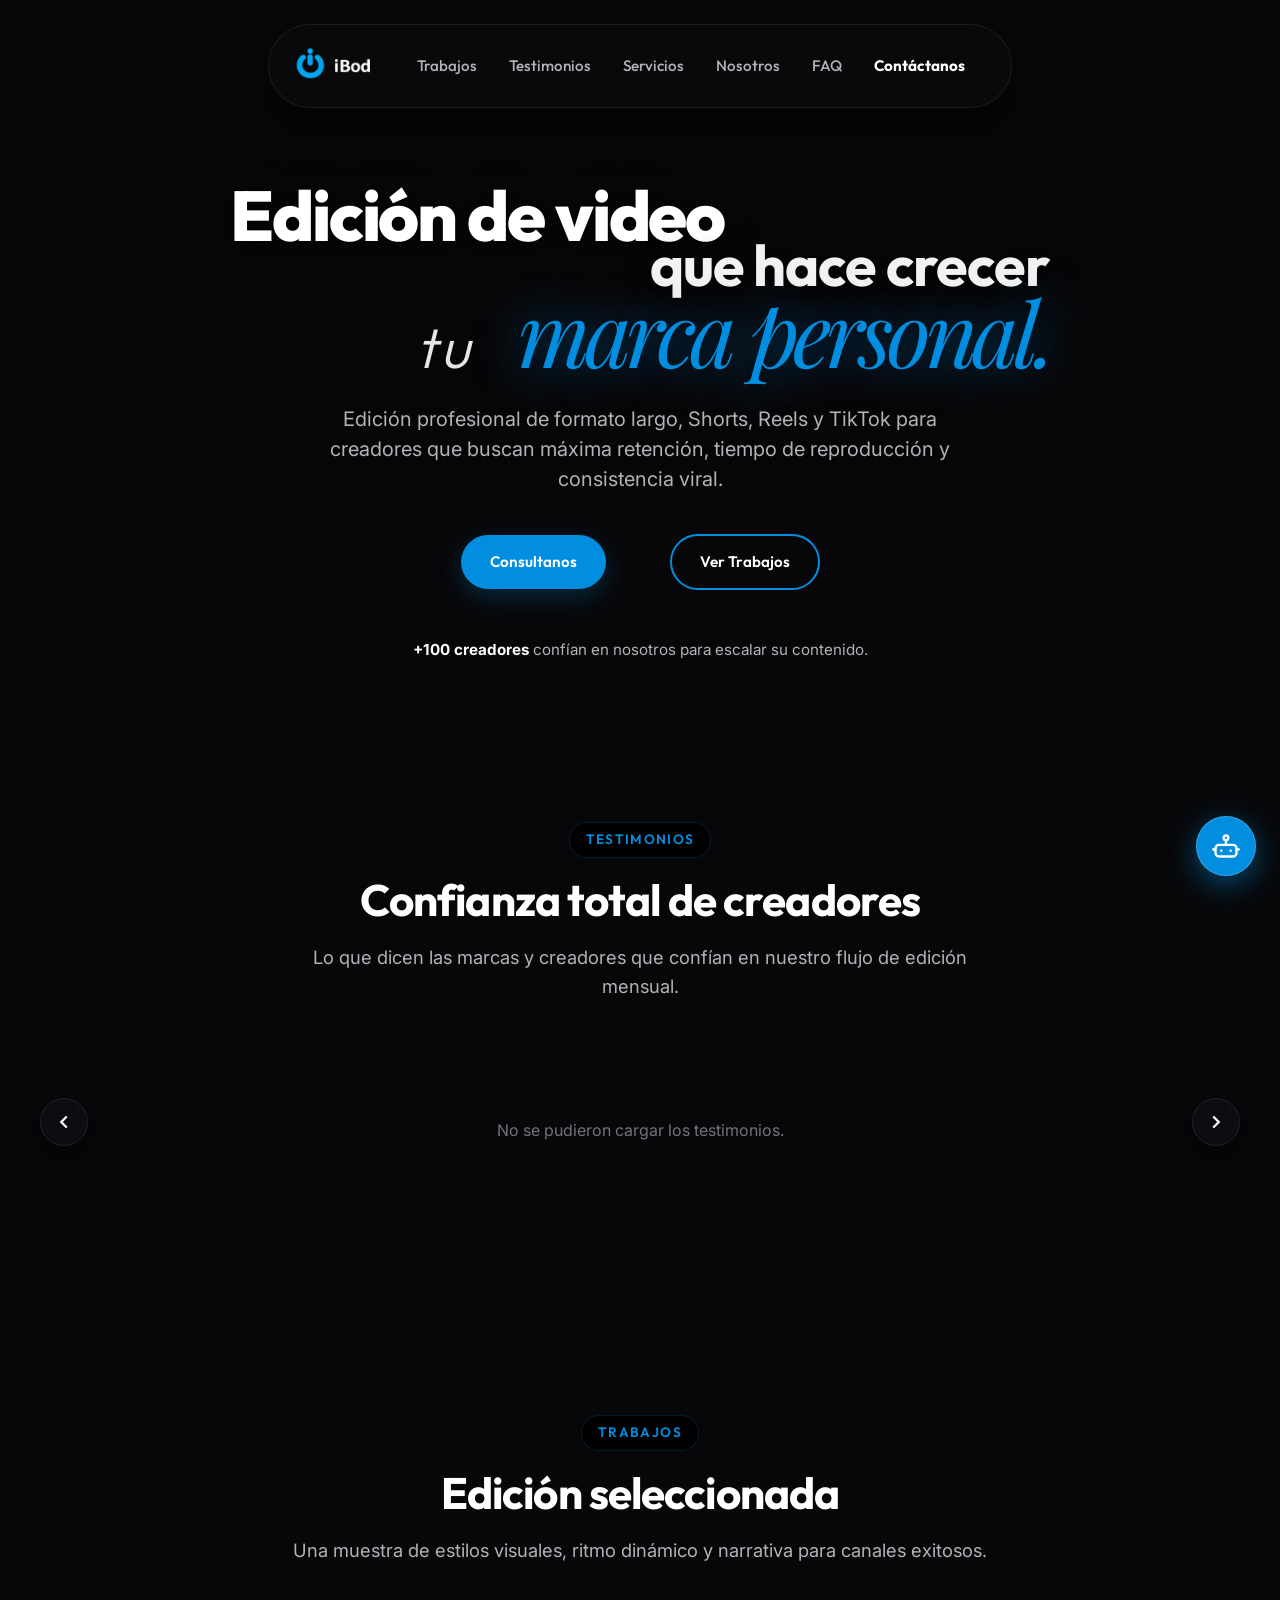
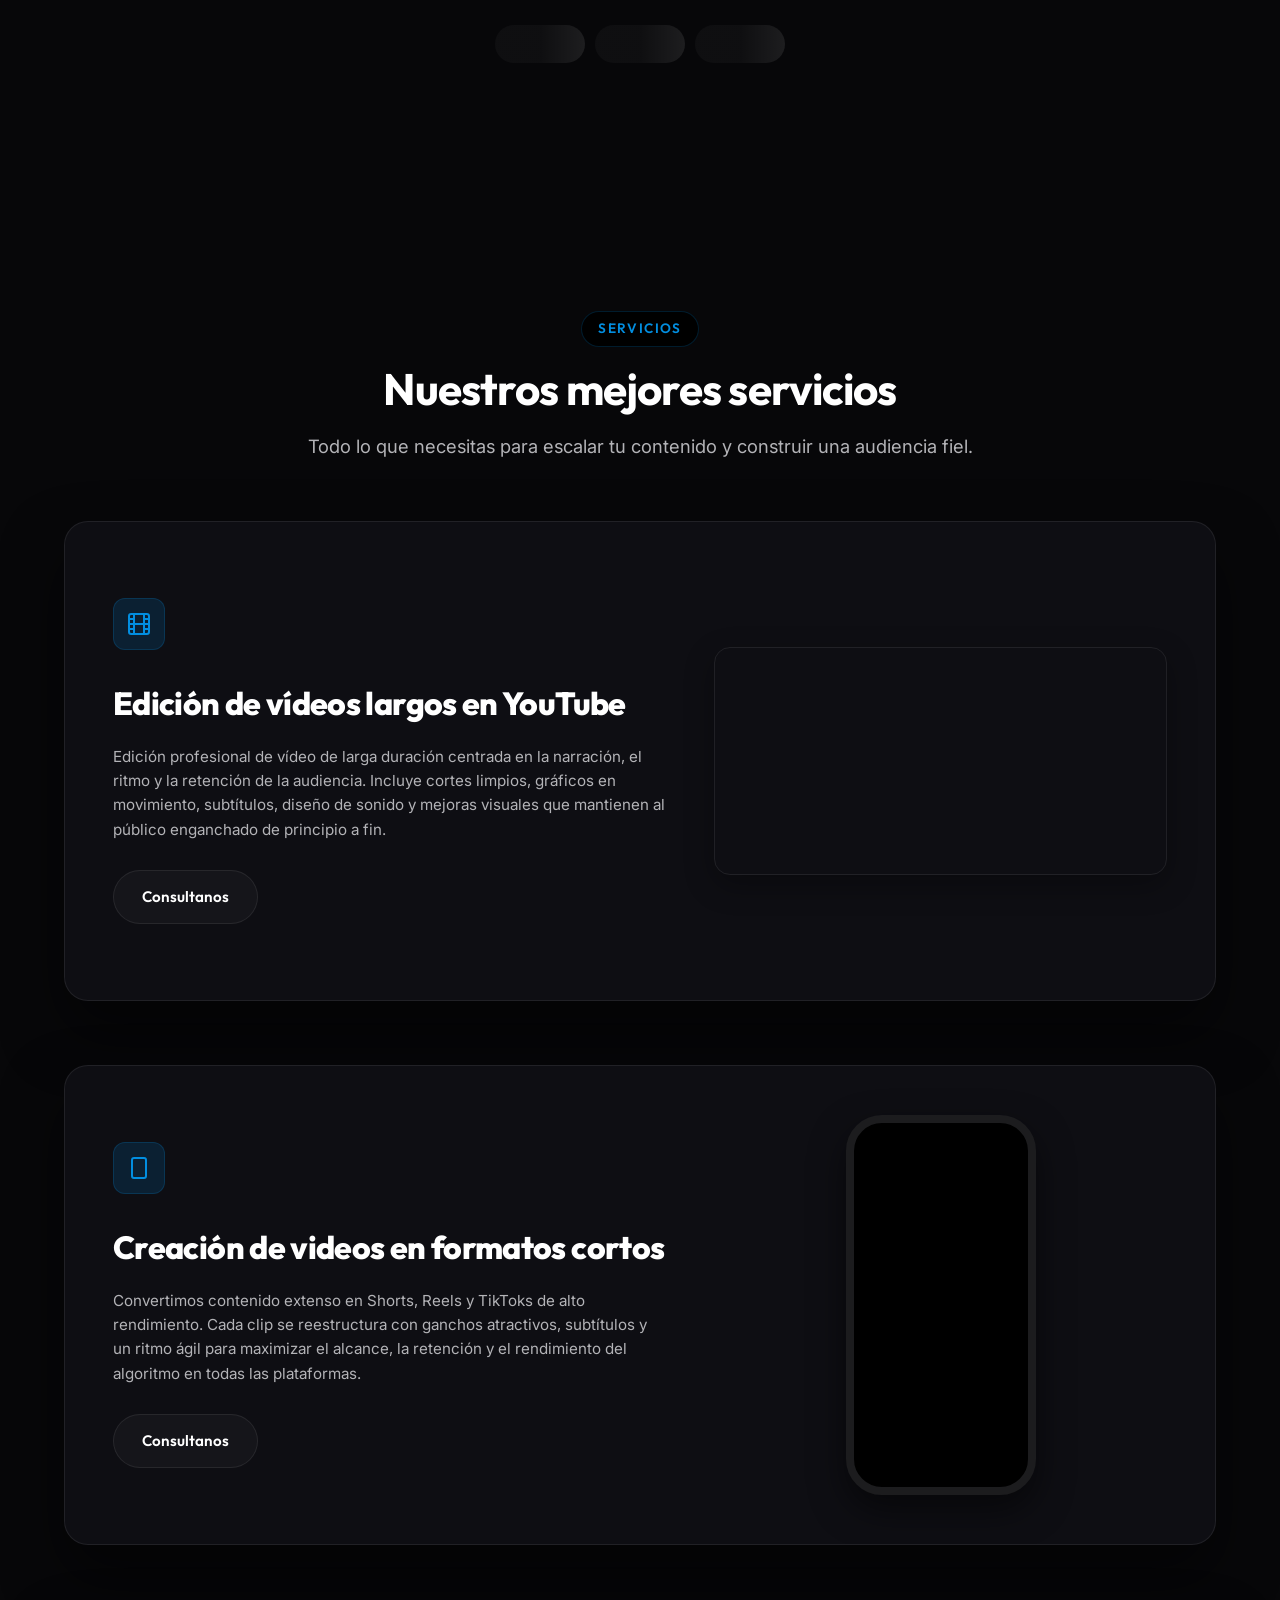
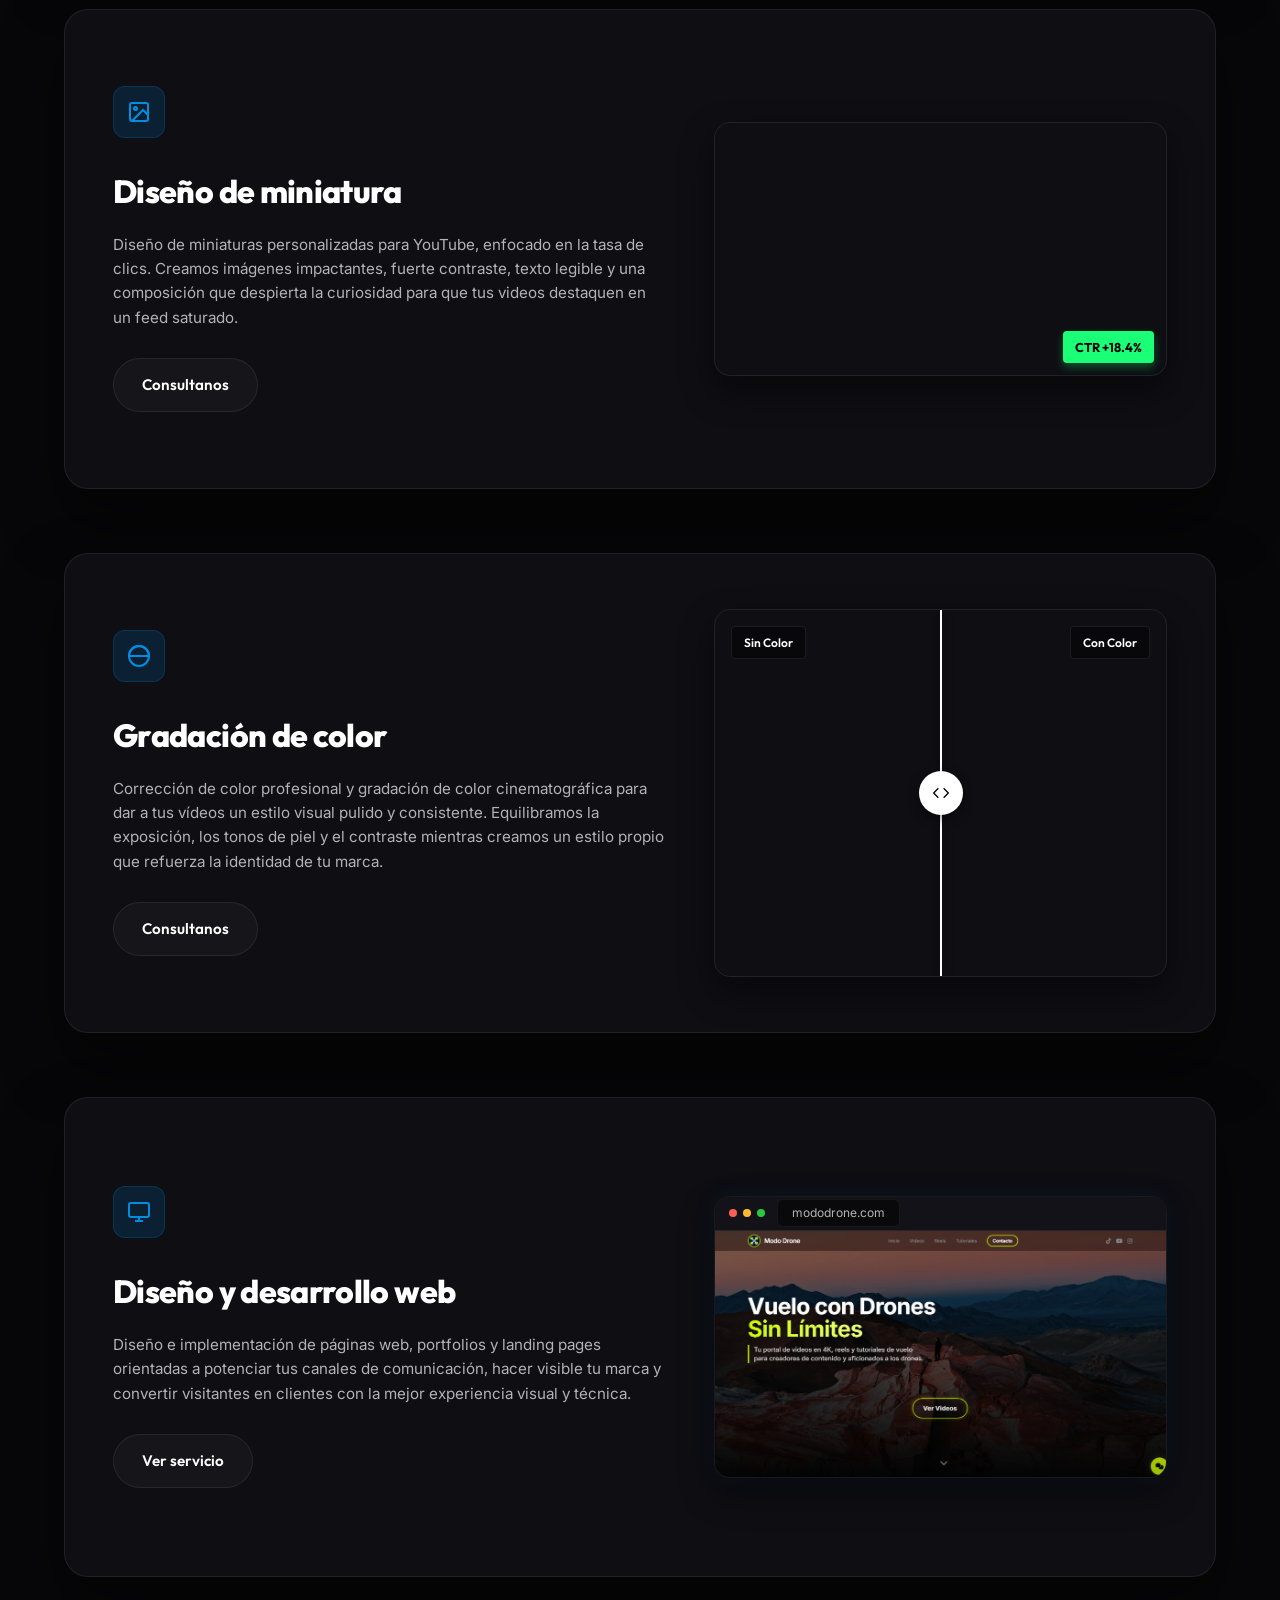
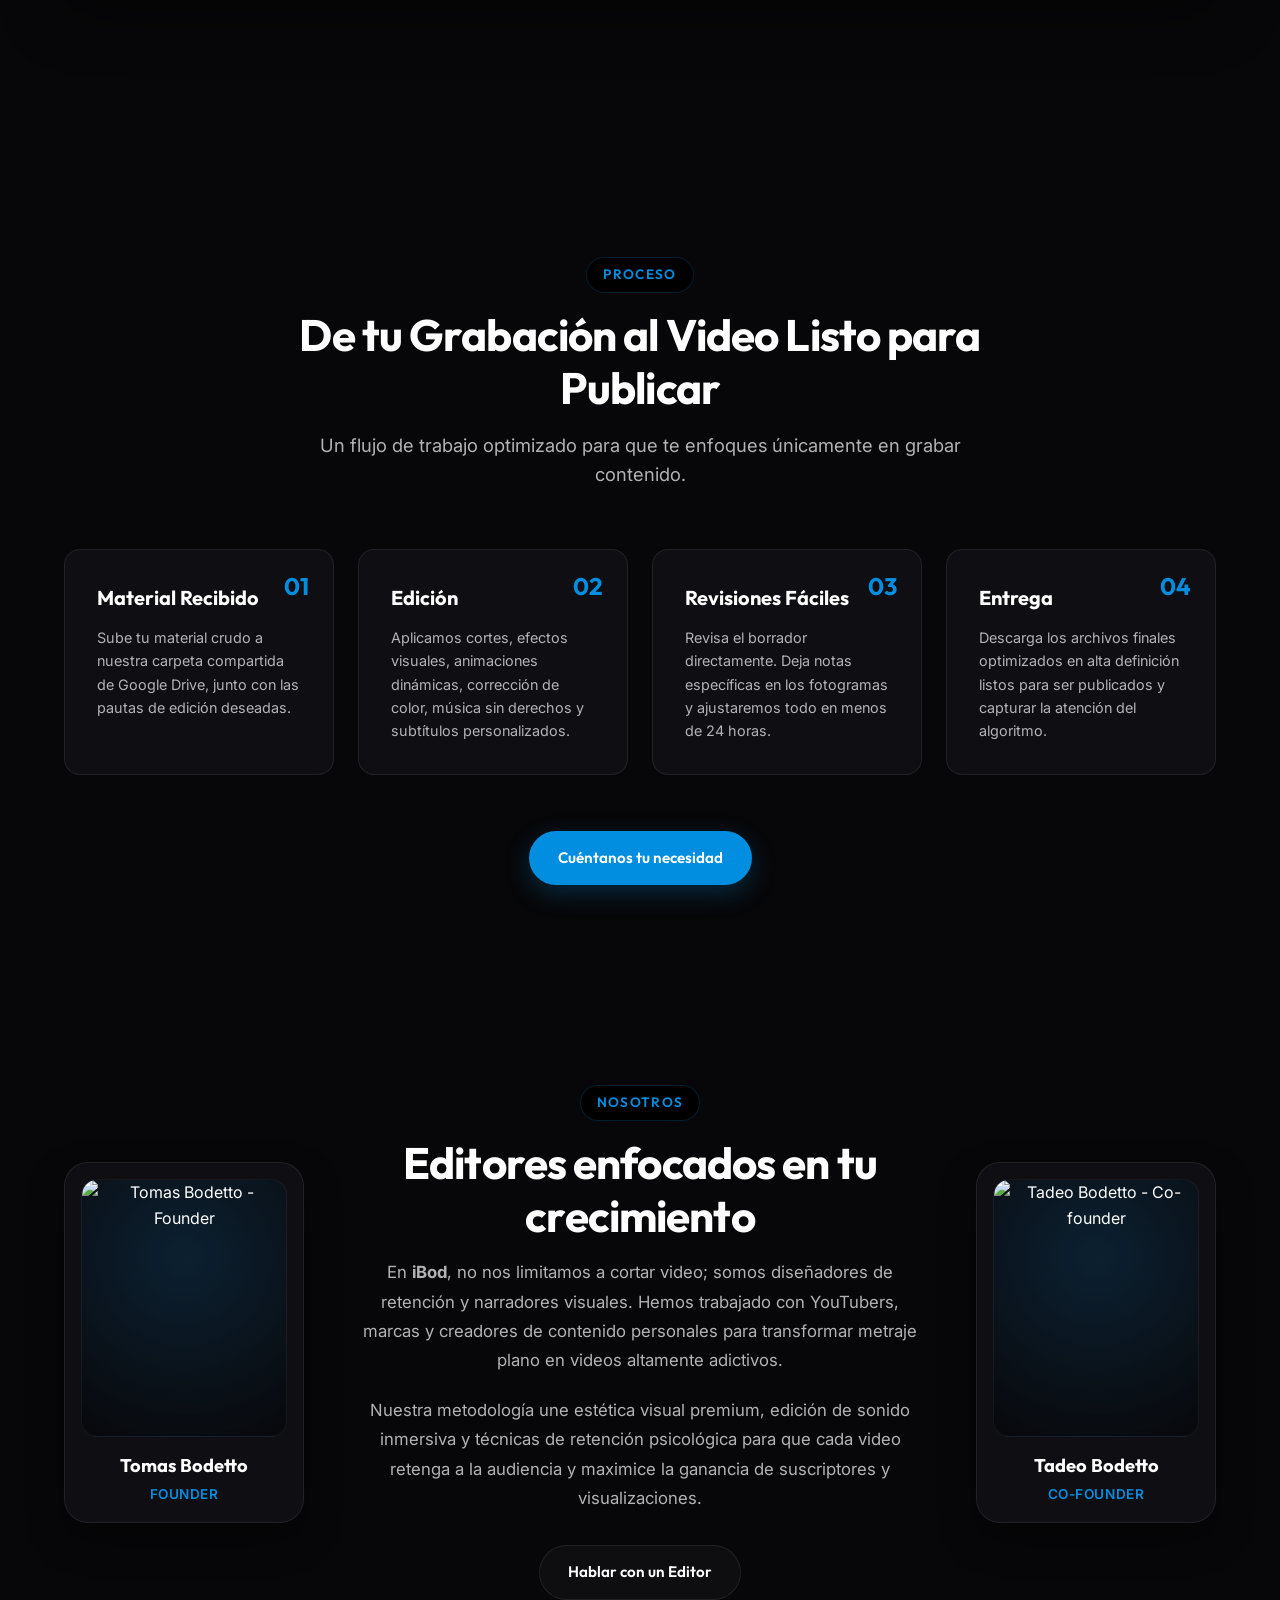
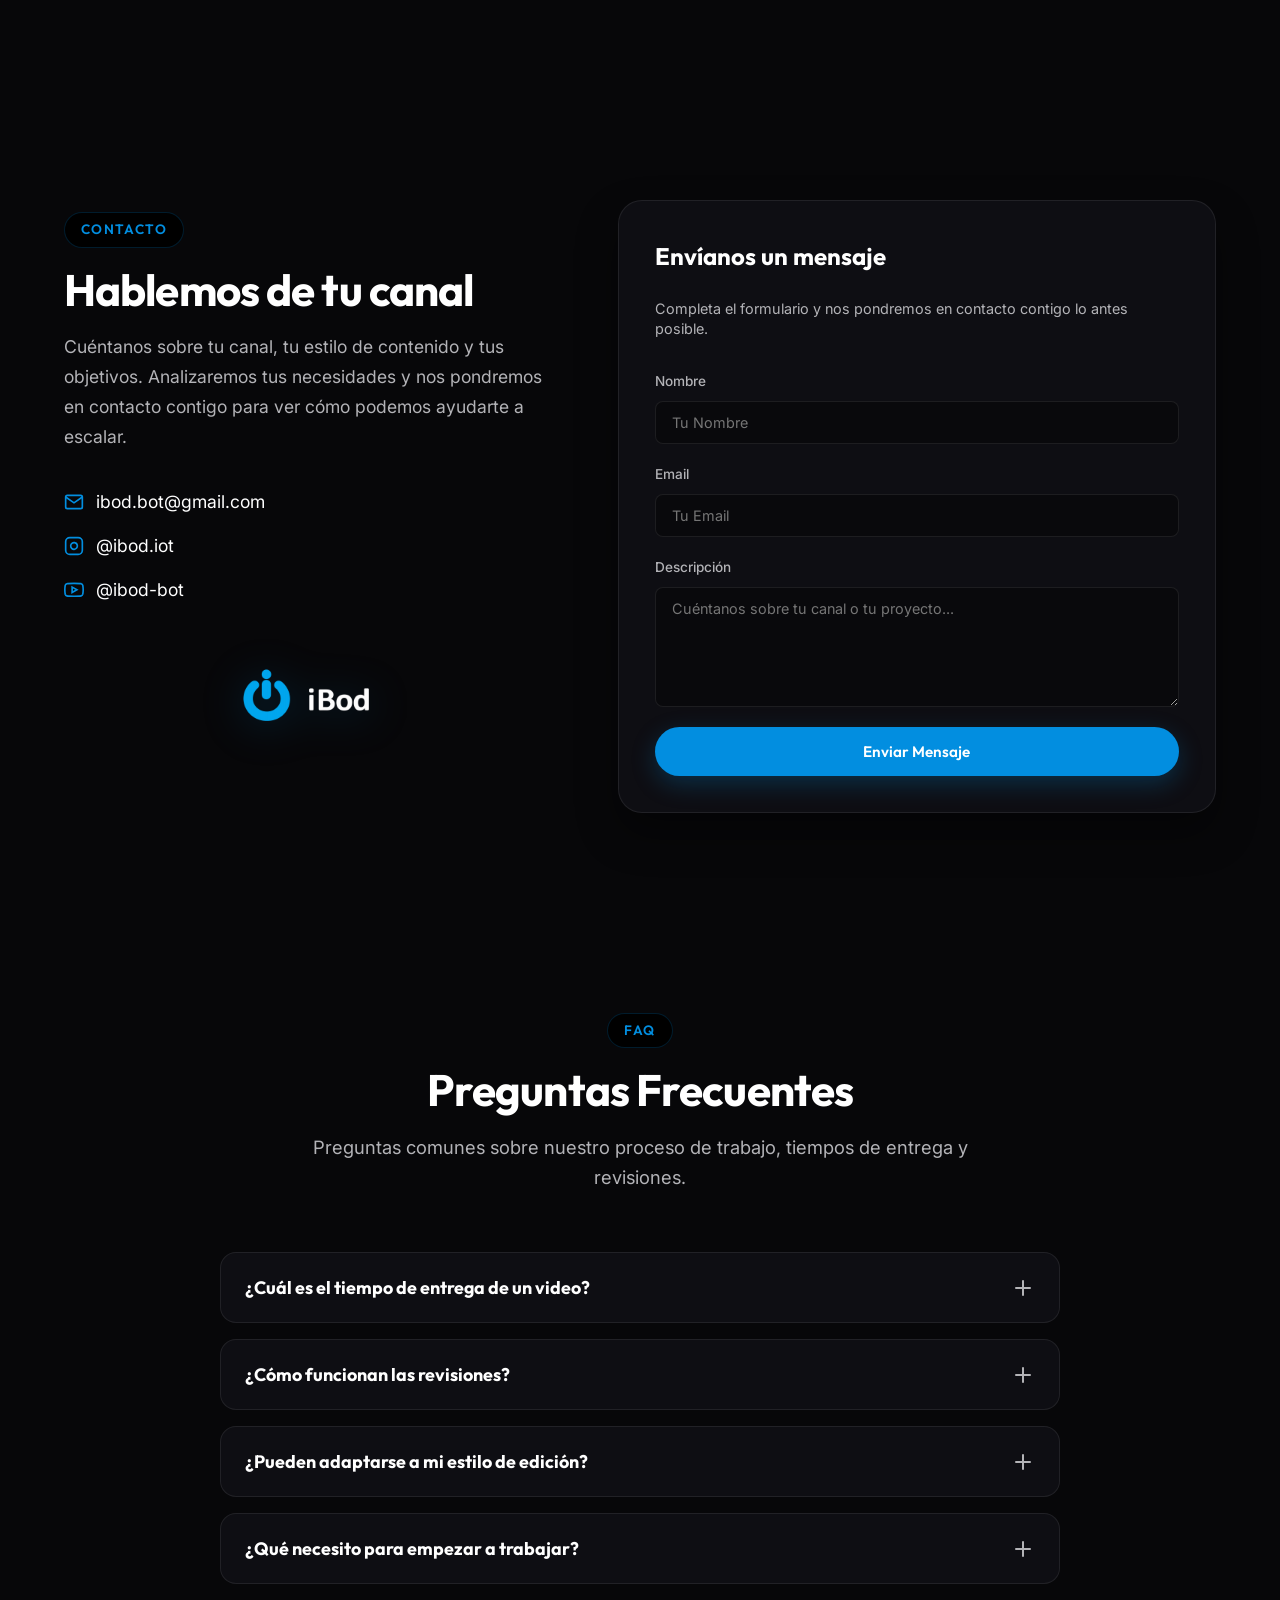
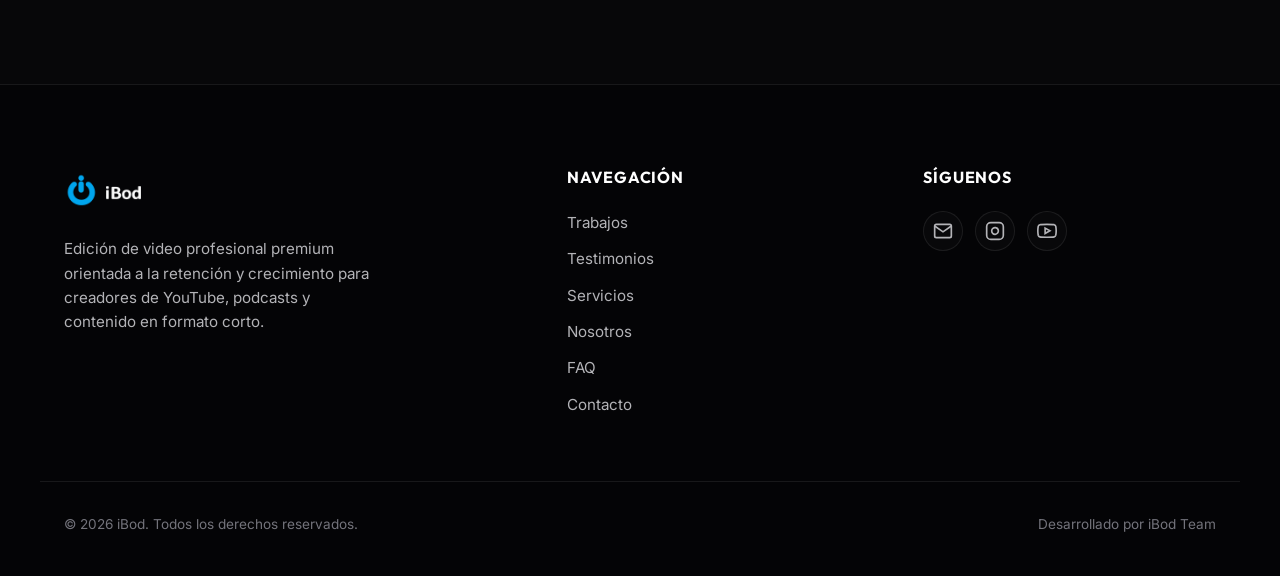
==== commit 8675317e: "perf: load static poster image on startup, play video preview on hover and bump cache buster to v2.0" ====
--- a/index.html
+++ b/index.html
@@ -33,13 +33,21 @@
   <meta name="twitter:image" content="https://ibod.com.ar/logoIbod_conTexto.png">
   <meta name="twitter:site" content="@ibod_editing">
 
+  <!-- Preconnect & DNS-Prefetch para Acelerar Carga de APIs y Videos -->
+  <link rel="preconnect" href="https://res.cloudinary.com" crossorigin>
+  <link rel="dns-prefetch" href="https://res.cloudinary.com">
+  <link rel="preconnect" href="https://script.google.com" crossorigin>
+  <link rel="dns-prefetch" href="https://script.google.com">
+  <link rel="preconnect" href="https://script.googleusercontent.com" crossorigin>
+  <link rel="dns-prefetch" href="https://script.googleusercontent.com">
+
   <!-- Google Fonts -->
   <link rel="preconnect" href="https://fonts.googleapis.com">
   <link rel="preconnect" href="https://fonts.gstatic.com" crossorigin>
   <link href="https://fonts.googleapis.com/css2?family=Inter:ital,wght@0,300;0,400;0,500;0,600;0,700;1,300;1,400;1,600&family=Outfit:ital,wght@0,300;0,400;0,500;0,600;0,700;0,800;0,900;1,300;1,400;1,600;1,700;1,800;1,900&family=Playfair+Display:ital,wght@1,400;1,500;1,600;1,700;1,800;1,900&display=swap" rel="stylesheet">
   
   <!-- CSS Stylesheet -->
-  <link rel="stylesheet" href="index.css?v=2.9">
+  <link rel="stylesheet" href="index.css?v=3.0">
   
   <!-- Icono del Sitio -->
   <link rel="icon" type="image/png" href="logoiBod.png">
@@ -916,6 +924,6 @@
   <script src="https://unpkg.com/@studio-freight/lenis@1.0.34/dist/lenis.min.js"></script>
   
   <!-- JS Interactions -->
-  <script src="index.js?v=1.8"></script>
+  <script src="index.js?v=2.0"></script>
 </body>
 </html>
--- a/index.css
+++ b/index.css
@@ -1219,15 +1219,21 @@
   overflow: hidden;
 }
 
-.portfolio-thumb-img {
+.portfolio-thumb-img,
+.testimonial-thumb-img {
   width: 100%;
   height: 100%;
+  position: absolute;
+  top: 0;
+  left: 0;
   object-fit: cover;
   display: block;
-  transition: transform var(--transition-normal);
-}
-
-.portfolio-thumb-video {
+  z-index: 1;
+  transition: transform var(--transition-normal), opacity 0.3s ease;
+}
+
+.portfolio-thumb-video,
+.testimonial-thumb-video {
   width: 100%;
   height: 100%;
   position: absolute;
@@ -1237,7 +1243,9 @@
   border: none;
   pointer-events: none;
   object-fit: cover;
-  transition: transform var(--transition-normal);
+  z-index: 2;
+  opacity: 0;
+  transition: transform var(--transition-normal), opacity 0.35s ease;
 }
 
 .portfolio-card-vertical .portfolio-thumb-video {
@@ -1249,11 +1257,16 @@
   transform: none;
   border: none;
   pointer-events: none;
-  transition: transform var(--transition-normal);
 }
 
 .portfolio-card:hover .portfolio-thumb-img,
-.portfolio-card:hover .portfolio-thumb-video {
+.testimonial-video-card:hover .testimonial-thumb-img {
+  transform: scale(1.04);
+}
+
+.portfolio-card:hover .portfolio-thumb-video.is-preview-playing,
+.testimonial-video-card:hover .testimonial-thumb-video.is-preview-playing {
+  opacity: 1;
   transform: scale(1.04);
 }
 
@@ -1663,22 +1676,7 @@
   border-top-right-radius: calc(var(--radius-md) - 1px);
 }
 
-.testimonial-thumb-video {
-  width: 100%;
-  height: 100%;
-  position: absolute;
-  top: 0;
-  left: 0;
-  transform: none;
-  border: none;
-  pointer-events: none;
-  object-fit: cover;
-  transition: transform var(--transition-normal);
-}
-
-.testimonial-video-card:hover .testimonial-thumb-video {
-  transform: scale(1.04);
-}
+
 
 .testimonial-video-info {
   padding: 16px 20px;
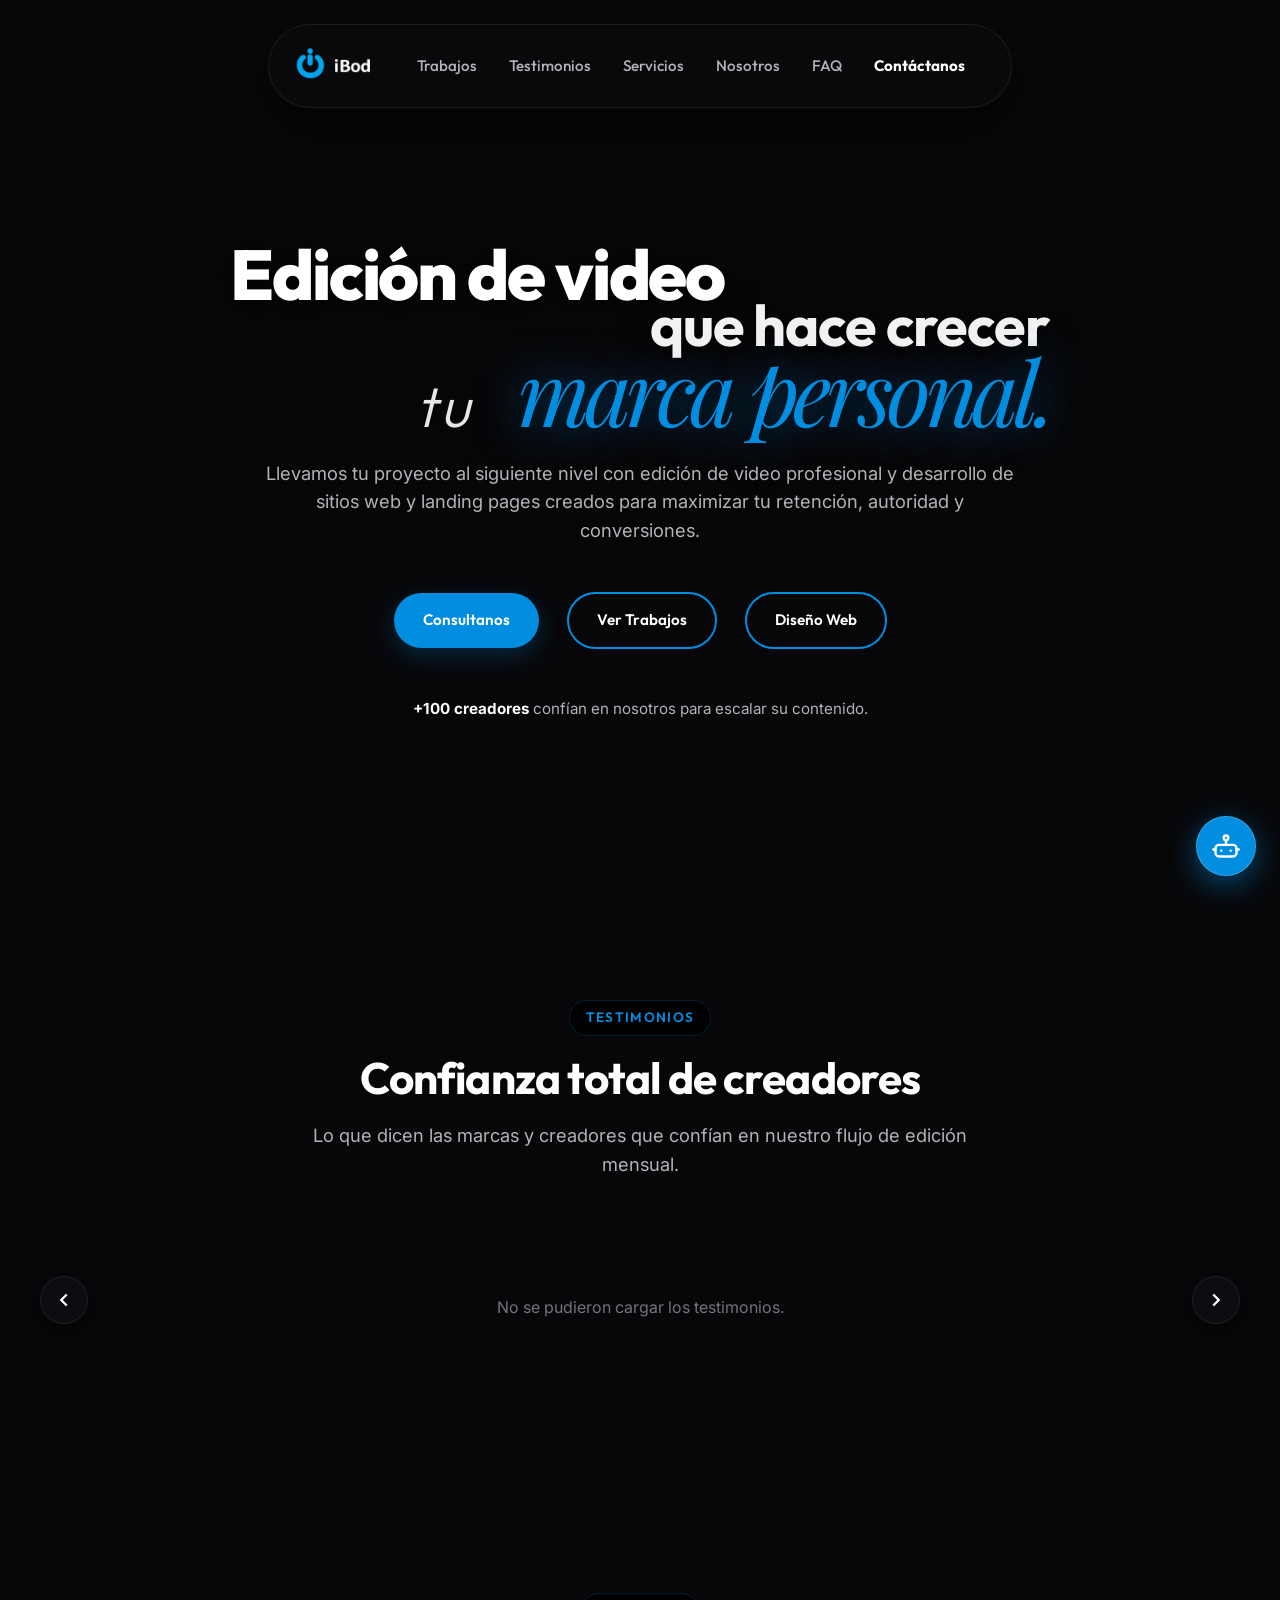
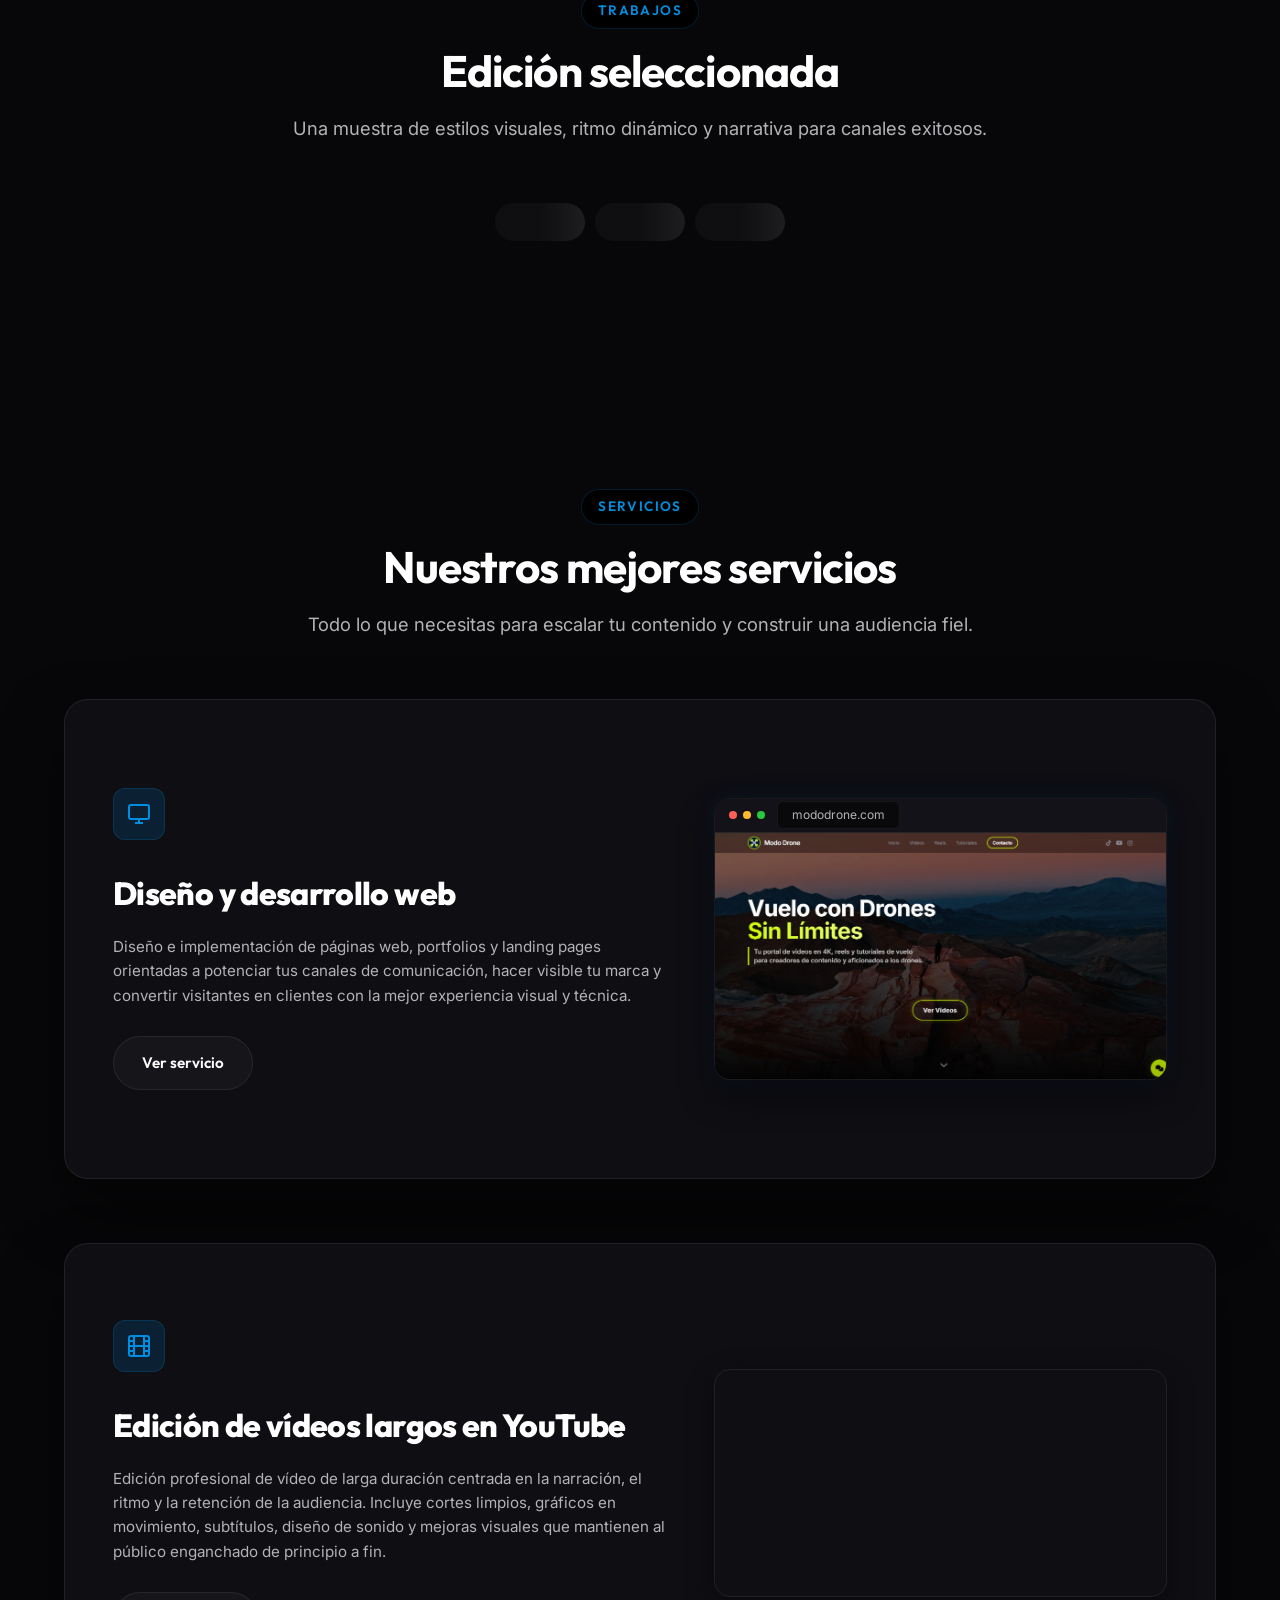
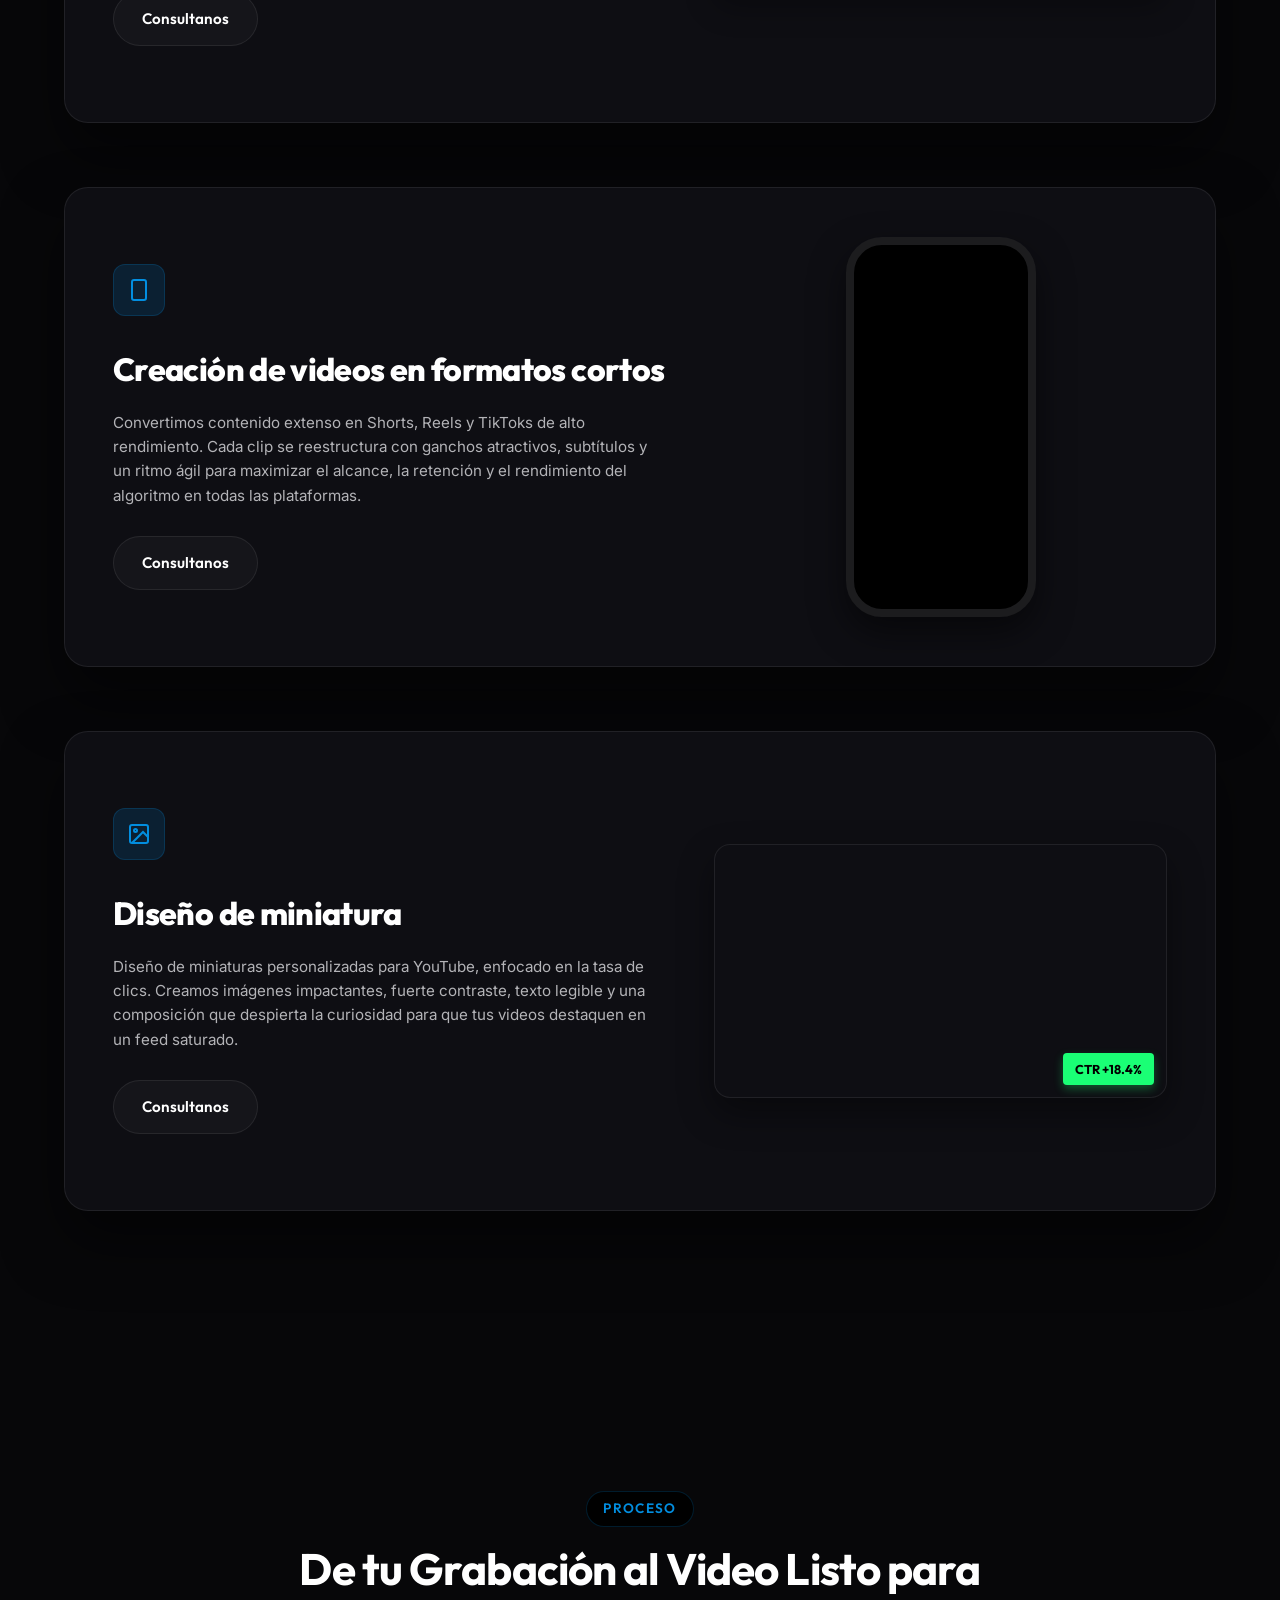
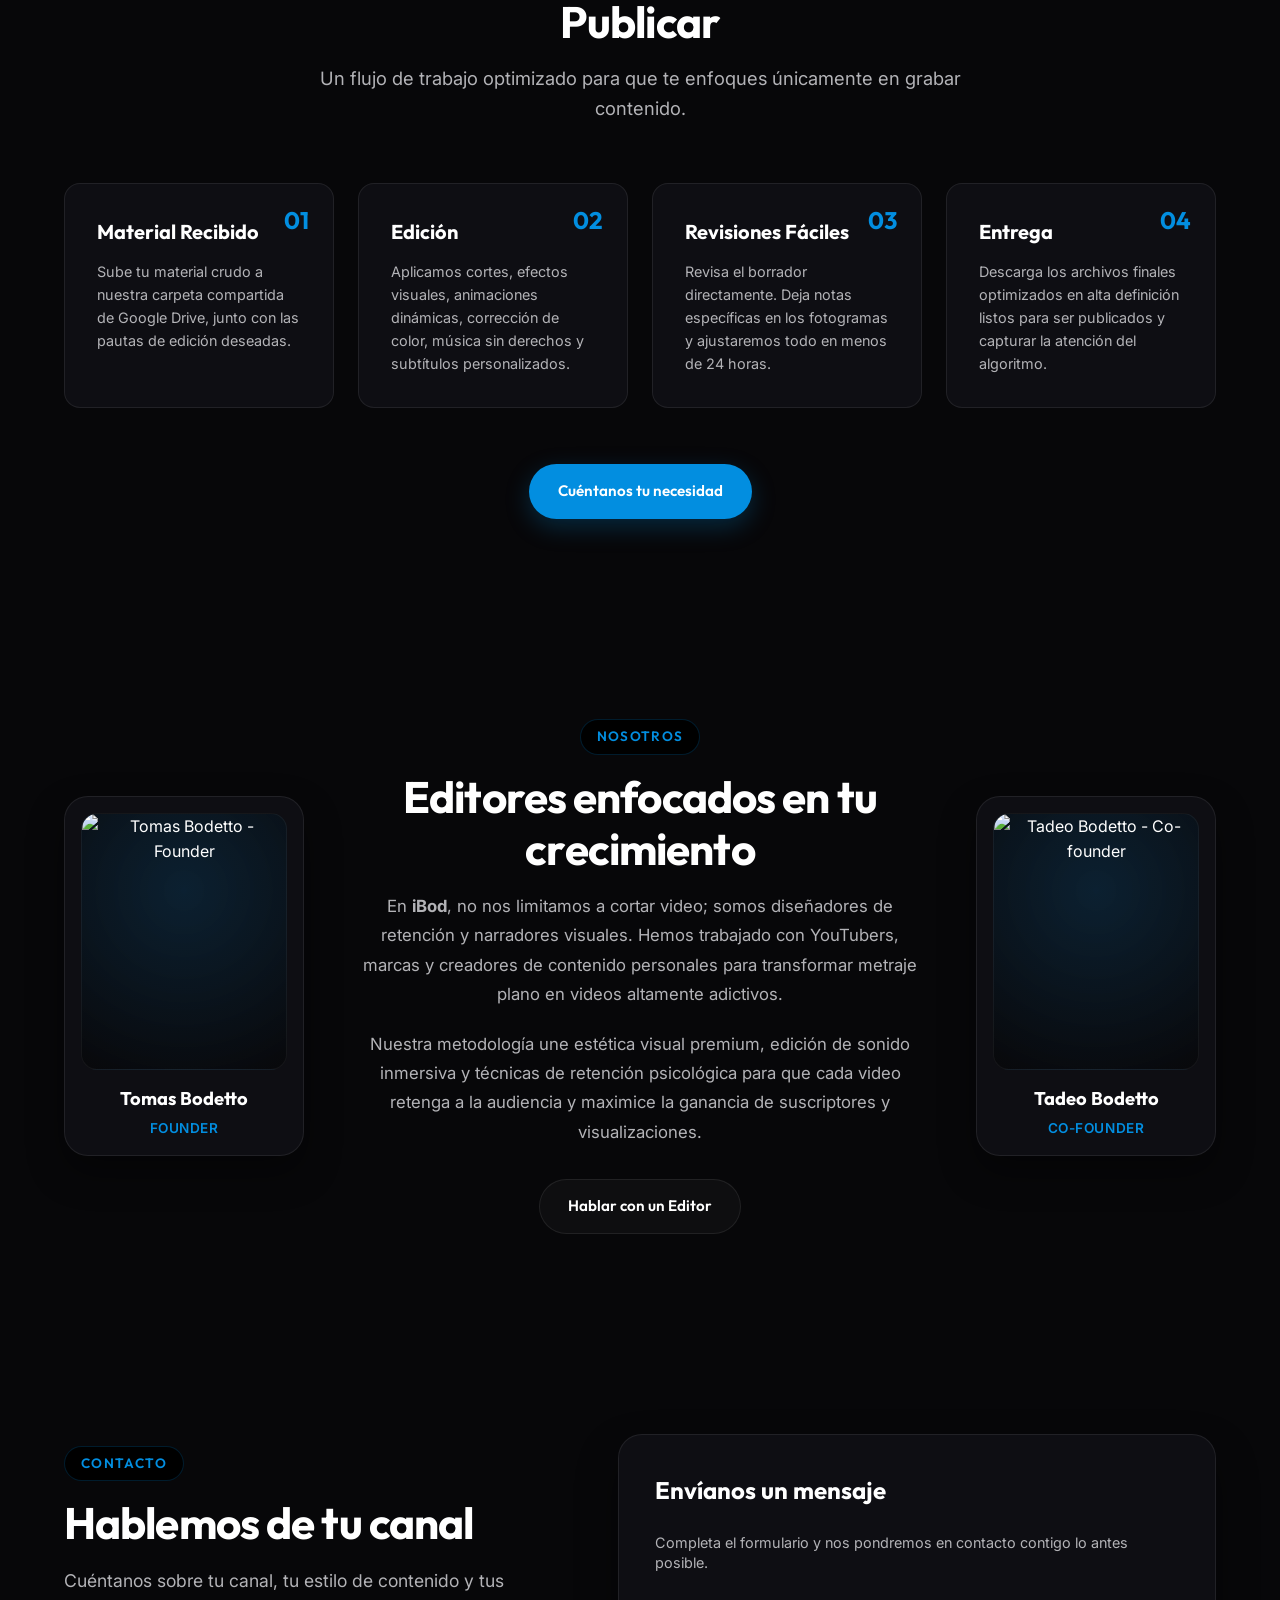
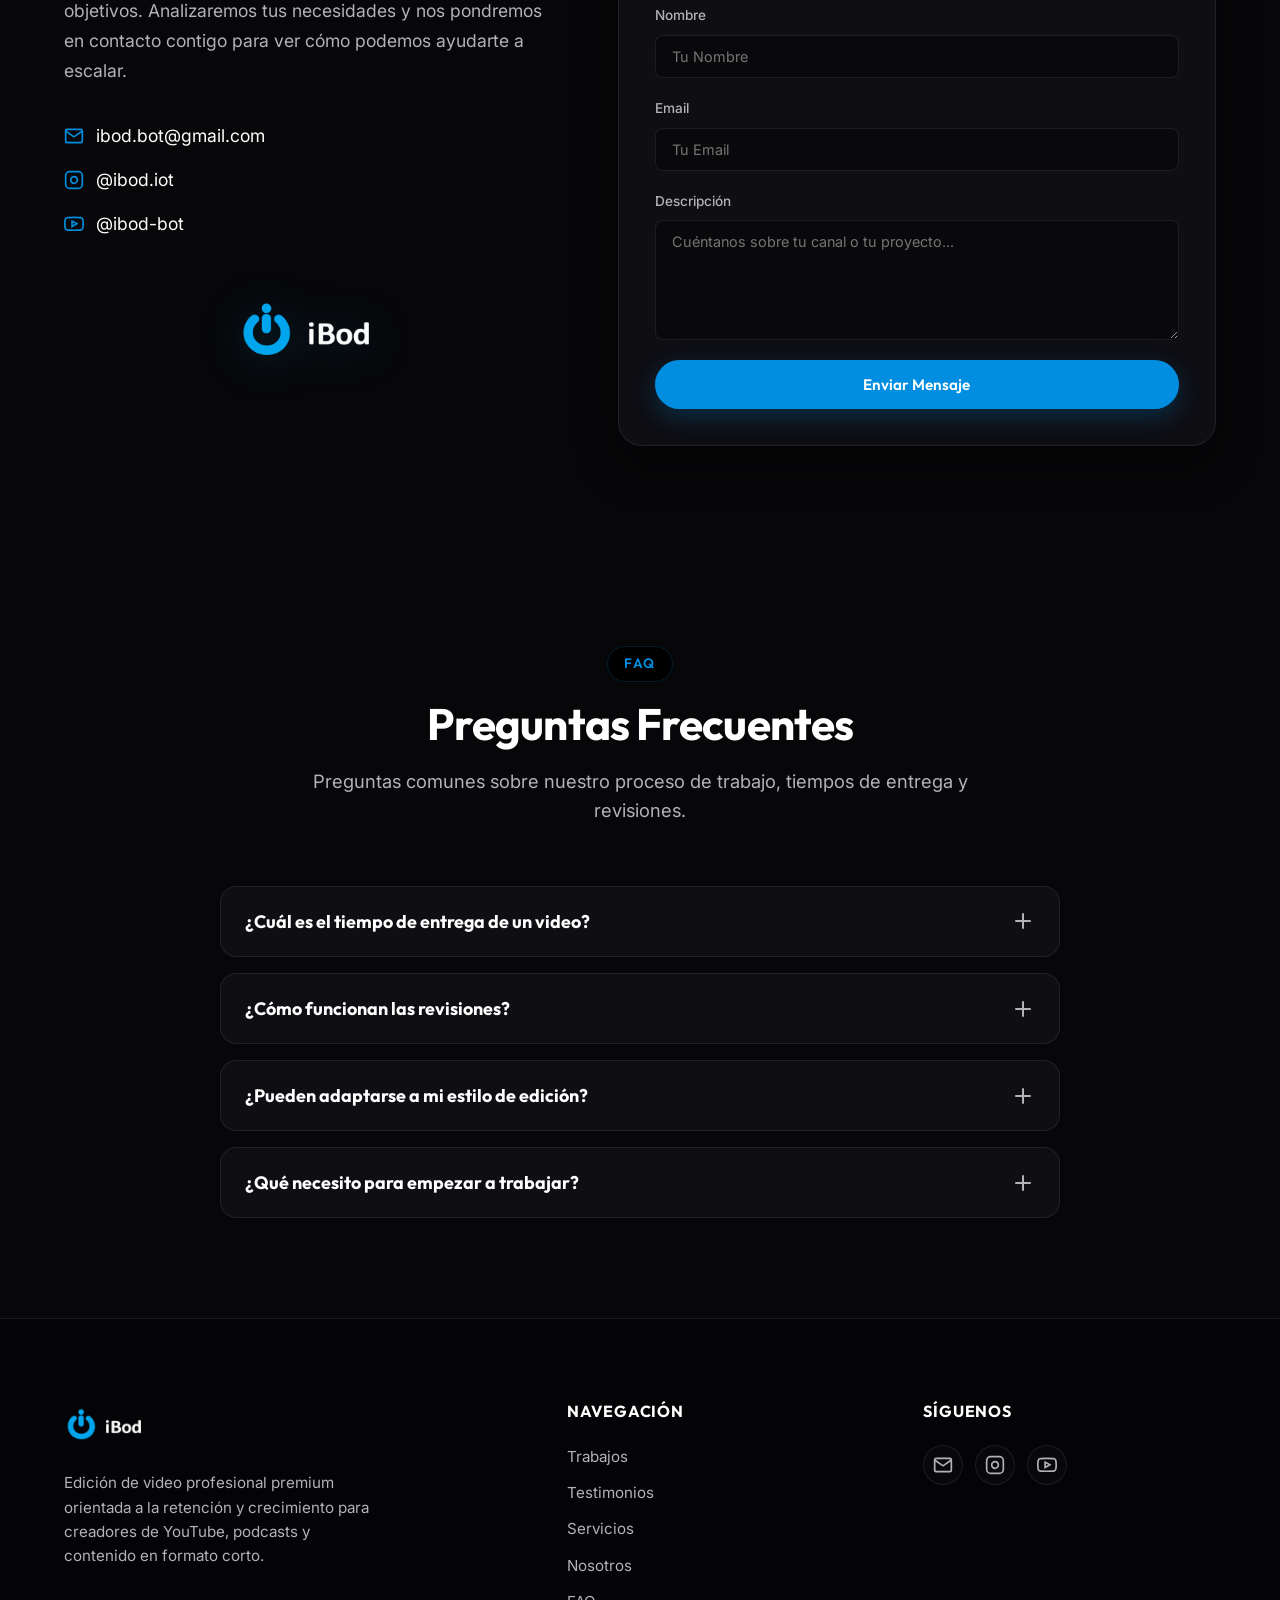
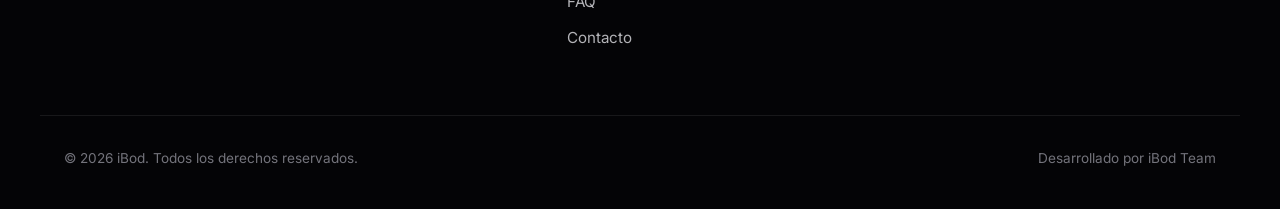
==== commit d4c26b67: "feat: hero layout adjustments, web design cta, services reorder, testimonials arrows conditional dis" ====
--- a/index.html
+++ b/index.html
@@ -47,7 +47,7 @@
   <link href="https://fonts.googleapis.com/css2?family=Inter:ital,wght@0,300;0,400;0,500;0,600;0,700;1,300;1,400;1,600&family=Outfit:ital,wght@0,300;0,400;0,500;0,600;0,700;0,800;0,900;1,300;1,400;1,600;1,700;1,800;1,900&family=Playfair+Display:ital,wght@1,400;1,500;1,600;1,700;1,800;1,900&display=swap" rel="stylesheet">
   
   <!-- CSS Stylesheet -->
-  <link rel="stylesheet" href="index.css?v=3.0">
+  <link rel="stylesheet" href="index.css?v=3.1">
   
   <!-- Icono del Sitio -->
   <link rel="icon" type="image/png" href="logoiBod.png">
@@ -239,12 +239,13 @@
       </h1>
       
       <p class="hero-subtitle reveal">
-        Edición profesional de formato largo, Shorts, Reels y TikTok para creadores que buscan máxima retención, tiempo de reproducción y consistencia viral.
+        Llevamos tu proyecto al siguiente nivel con edición de video profesional y desarrollo de sitios web y landing pages creados para maximizar tu retención, autoridad y conversiones.
       </p>
       
       <div class="hero-ctas reveal">
         <a href="#book" class="btn btn-primary">Consultanos</a>
         <a href="#work" class="btn btn-outline">Ver Trabajos</a>
+        <a href="https://ibod.com.ar/sites/" class="btn btn-outline">Diseño Web</a>
       </div>
       
       <div class="hero-stats reveal">
@@ -415,7 +416,37 @@
       </div>
       
       <div class="services-list">
-        <!-- Servicio 1: Formato Largo -->
+        <!-- Servicio 1: Diseño & Desarrollo Web -->
+        <div class="service-card reveal">
+          <div class="service-info-col">
+            <div class="service-icon-wrapper">
+              <svg viewBox="0 0 24 24" width="24" height="24" stroke="currentColor" stroke-width="2" fill="none" class="service-icon">
+                <rect x="2" y="3" width="20" height="14" rx="2" ry="2"></rect>
+                <line x1="8" y1="21" x2="16" y2="21"></line>
+                <line x1="12" y1="17" x2="12" y2="21"></line>
+              </svg>
+            </div>
+            <h3 class="service-card-title">Diseño y desarrollo web</h3>
+            <p class="service-card-desc">Diseño e implementación de páginas web, portfolios y landing pages orientadas a potenciar tus canales de comunicación, hacer visible tu marca y convertir visitantes en clientes con la mejor experiencia visual y técnica.</p>
+            <a href="https://ibod.com.ar/sites/" class="btn btn-secondary service-btn">Ver servicio</a>
+          </div>
+          <div class="service-media-col">
+            <div class="web-mockup">
+              <div class="web-mockup-header">
+                <div class="web-mockup-dots">
+                  <span></span><span></span><span></span>
+                </div>
+                <div class="web-mockup-url">mododrone.com</div>
+              </div>
+              <div class="web-mockup-screen">
+                <img src="mododrone_preview.png" alt="Diseño Web - Modo Drone" class="web-mockup-img" loading="lazy">
+                <div class="web-mockup-overlay"></div>
+              </div>
+            </div>
+          </div>
+        </div>
+
+        <!-- Servicio 2: Formato Largo -->
         <div class="service-card reveal">
           <div class="service-info-col">
             <div class="service-icon-wrapper">
@@ -441,7 +472,7 @@
           </div>
         </div>
         
-        <!-- Servicio 2: Formato Corto -->
+        <!-- Servicio 3: Formato Corto -->
         <div class="service-card reveal">
           <div class="service-info-col">
             <div class="service-icon-wrapper">
@@ -463,7 +494,7 @@
           </div>
         </div>
         
-        <!-- Servicio 3: Miniaturas -->
+        <!-- Servicio 4: Miniaturas -->
         <div class="service-card reveal">
           <div class="service-info-col">
             <div class="service-icon-wrapper">
@@ -480,73 +511,6 @@
           <div class="service-media-col">
             <div class="thumbnail-mockup" style="background-image: url('https://res.cloudinary.com/bdkftazo/image/upload/v1786402892/VIEDMA-YOUTUBE_k2a5vu.png');">
               <div class="thumbnail-badge">CTR +18.4%</div>
-            </div>
-          </div>
-        </div>
-        
-        <!-- Servicio 4: Colorización con Slider -->
-        <div class="service-card reveal">
-          <div class="service-info-col">
-            <div class="service-icon-wrapper">
-              <svg viewBox="0 0 24 24" width="24" height="24" stroke="currentColor" stroke-width="2" fill="none" class="service-icon">
-                <circle cx="12" cy="12" r="10"></circle>
-                <path d="M12 2a10 10 0 0 0-10 10h20a10 10 0 0 0-10-10z"></path>
-              </svg>
-            </div>
-            <h3 class="service-card-title">Gradación de color</h3>
-            <p class="service-card-desc">Corrección de color profesional y gradación de color cinematográfica para dar a tus vídeos un estilo visual pulido y consistente. Equilibramos la exposición, los tonos de piel y el contraste mientras creamos un estilo propio que refuerza la identidad de tu marca.</p>
-            <a href="#book" class="btn btn-secondary service-btn">Consultanos</a>
-          </div>
-          <div class="service-media-col">
-            <div class="slider-wrapper">
-              <!-- Imagen después (Graded) -->
-              <div class="slider-img img-after" style="background-image: url('https://framerusercontent.com/images/WQxYqlZ9TCoKWKEzGhZqot8LBhM.png?width=544&height=436');"></div>
-              <!-- Imagen antes (Log Flat) -->
-              <div class="slider-img img-before" style="background-image: url('https://framerusercontent.com/images/KoGdWenWVelQgAxNhp7bF2Rm3c.png?width=544&height=436'); clip-path: inset(0 50% 0 0);"></div>
-              
-              <!-- Etiquetas -->
-              <span class="slider-badge badge-before">Sin Color</span>
-              <span class="slider-badge badge-after">Con Color</span>
-              
-              <!-- Barra de deslizamiento -->
-              <div class="slider-line" style="left: 50%;"></div>
-              <!-- Tirador / Botón de arrastre -->
-              <div class="slider-handle" style="left: 50%;">
-                <svg viewBox="0 0 24 24" width="24" height="24" stroke="currentColor" stroke-width="2" fill="none" class="handle-arrows">
-                  <polyline points="8 5 1 12 8 19"></polyline>
-                  <polyline points="16 5 23 12 16 19"></polyline>
-                </svg>
-              </div>
-            </div>
-          </div>
-        </div>
-
-        <!-- Servicio 5: Diseño & Desarrollo Web -->
-        <div class="service-card reveal">
-          <div class="service-info-col">
-            <div class="service-icon-wrapper">
-              <svg viewBox="0 0 24 24" width="24" height="24" stroke="currentColor" stroke-width="2" fill="none" class="service-icon">
-                <rect x="2" y="3" width="20" height="14" rx="2" ry="2"></rect>
-                <line x1="8" y1="21" x2="16" y2="21"></line>
-                <line x1="12" y1="17" x2="12" y2="21"></line>
-              </svg>
-            </div>
-            <h3 class="service-card-title">Diseño y desarrollo web</h3>
-            <p class="service-card-desc">Diseño e implementación de páginas web, portfolios y landing pages orientadas a potenciar tus canales de comunicación, hacer visible tu marca y convertir visitantes en clientes con la mejor experiencia visual y técnica.</p>
-            <a href="https://ibod.com.ar/sites/" class="btn btn-secondary service-btn">Ver servicio</a>
-          </div>
-          <div class="service-media-col">
-            <div class="web-mockup">
-              <div class="web-mockup-header">
-                <div class="web-mockup-dots">
-                  <span></span><span></span><span></span>
-                </div>
-                <div class="web-mockup-url">mododrone.com</div>
-              </div>
-              <div class="web-mockup-screen">
-                <img src="mododrone_preview.png" alt="Diseño Web - Modo Drone" class="web-mockup-img" loading="lazy">
-                <div class="web-mockup-overlay"></div>
-              </div>
             </div>
           </div>
         </div>
@@ -924,6 +888,6 @@
   <script src="https://unpkg.com/@studio-freight/lenis@1.0.34/dist/lenis.min.js"></script>
   
   <!-- JS Interactions -->
-  <script src="index.js?v=2.0"></script>
+  <script src="index.js?v=2.1"></script>
 </body>
 </html>
--- a/index.css
+++ b/index.css
@@ -393,12 +393,14 @@
 /* Hero Section */
 .hero-section {
   position: relative;
-  min-height: 70vh; /* Ajustado para dar un espacio equilibrado */
-  display: flex;
-  align-items: flex-start;
+  min-height: 100vh;
+  min-height: 100dvh;
+  box-sizing: border-box;
+  display: flex;
+  align-items: center;
   justify-content: center;
-  padding-top: 180px; /* Reducido de 240px para subir el contenido de la home */
-  padding-bottom: 60px; /* Pequeño espacio de separación antes de servicios */
+  padding-top: 100px;
+  padding-bottom: 40px;
   background-color: var(--bg-primary);
 }
 
@@ -450,6 +452,7 @@
   flex-direction: column;
   align-items: center;
   text-align: center;
+  width: 100%;
 }
 
 .badge-pulsing {
@@ -512,7 +515,7 @@
   align-items: stretch;
   width: 100%;
   max-width: 820px;
-  margin-bottom: 28px;
+  margin-bottom: 24px;
   line-height: 1.02;
   text-shadow: 0 4px 28px rgba(0, 0, 0, 0.85);
 }
@@ -599,18 +602,19 @@
 
 .hero-subtitle {
   color: var(--text-secondary);
-  font-size: 1.25rem;
-  max-width: 650px;
-  margin-bottom: 40px;
-  line-height: 1.5;
-  text-shadow: 0 2px 10px rgba(0, 0, 0, 0.7); /* Añadido para asegurar lectura sobre video claro */
+  font-size: 1.15rem;
+  max-width: 760px;
+  margin-bottom: 48px; /* Espacio para bajar los botones */
+  line-height: 1.55;
+  text-shadow: 0 2px 10px rgba(0, 0, 0, 0.7);
 }
 
 .hero-ctas {
   display: flex;
   justify-content: center;
   align-items: center;
-  gap: 64px;
+  flex-wrap: wrap;
+  gap: 28px;
   margin-bottom: 48px;
 }
 
@@ -1741,6 +1745,10 @@
   width: 100%;
 }
 
+.testimonials-track.is-not-overflowing {
+  justify-content: center;
+}
+
 /* Carrusel Navigation Arrows */
 .carousel-nav-btn {
   position: absolute;
@@ -1761,6 +1769,10 @@
   -webkit-backdrop-filter: blur(12px);
   box-shadow: 0 8px 24px rgba(0, 0, 0, 0.5);
   transition: all var(--transition-fast);
+}
+
+.carousel-nav-btn.is-hidden {
+  display: none !important;
 }
 
 .carousel-nav-btn.prev {
@@ -2870,8 +2882,9 @@
 
 @media (max-width: 768px) {
   .hero-section {
-    min-height: 55vh;
-    padding-top: 140px; /* Reducido de 170px */
+    min-height: 100vh;
+    min-height: 100dvh;
+    padding-top: 100px;
     padding-bottom: 40px;
   }
   
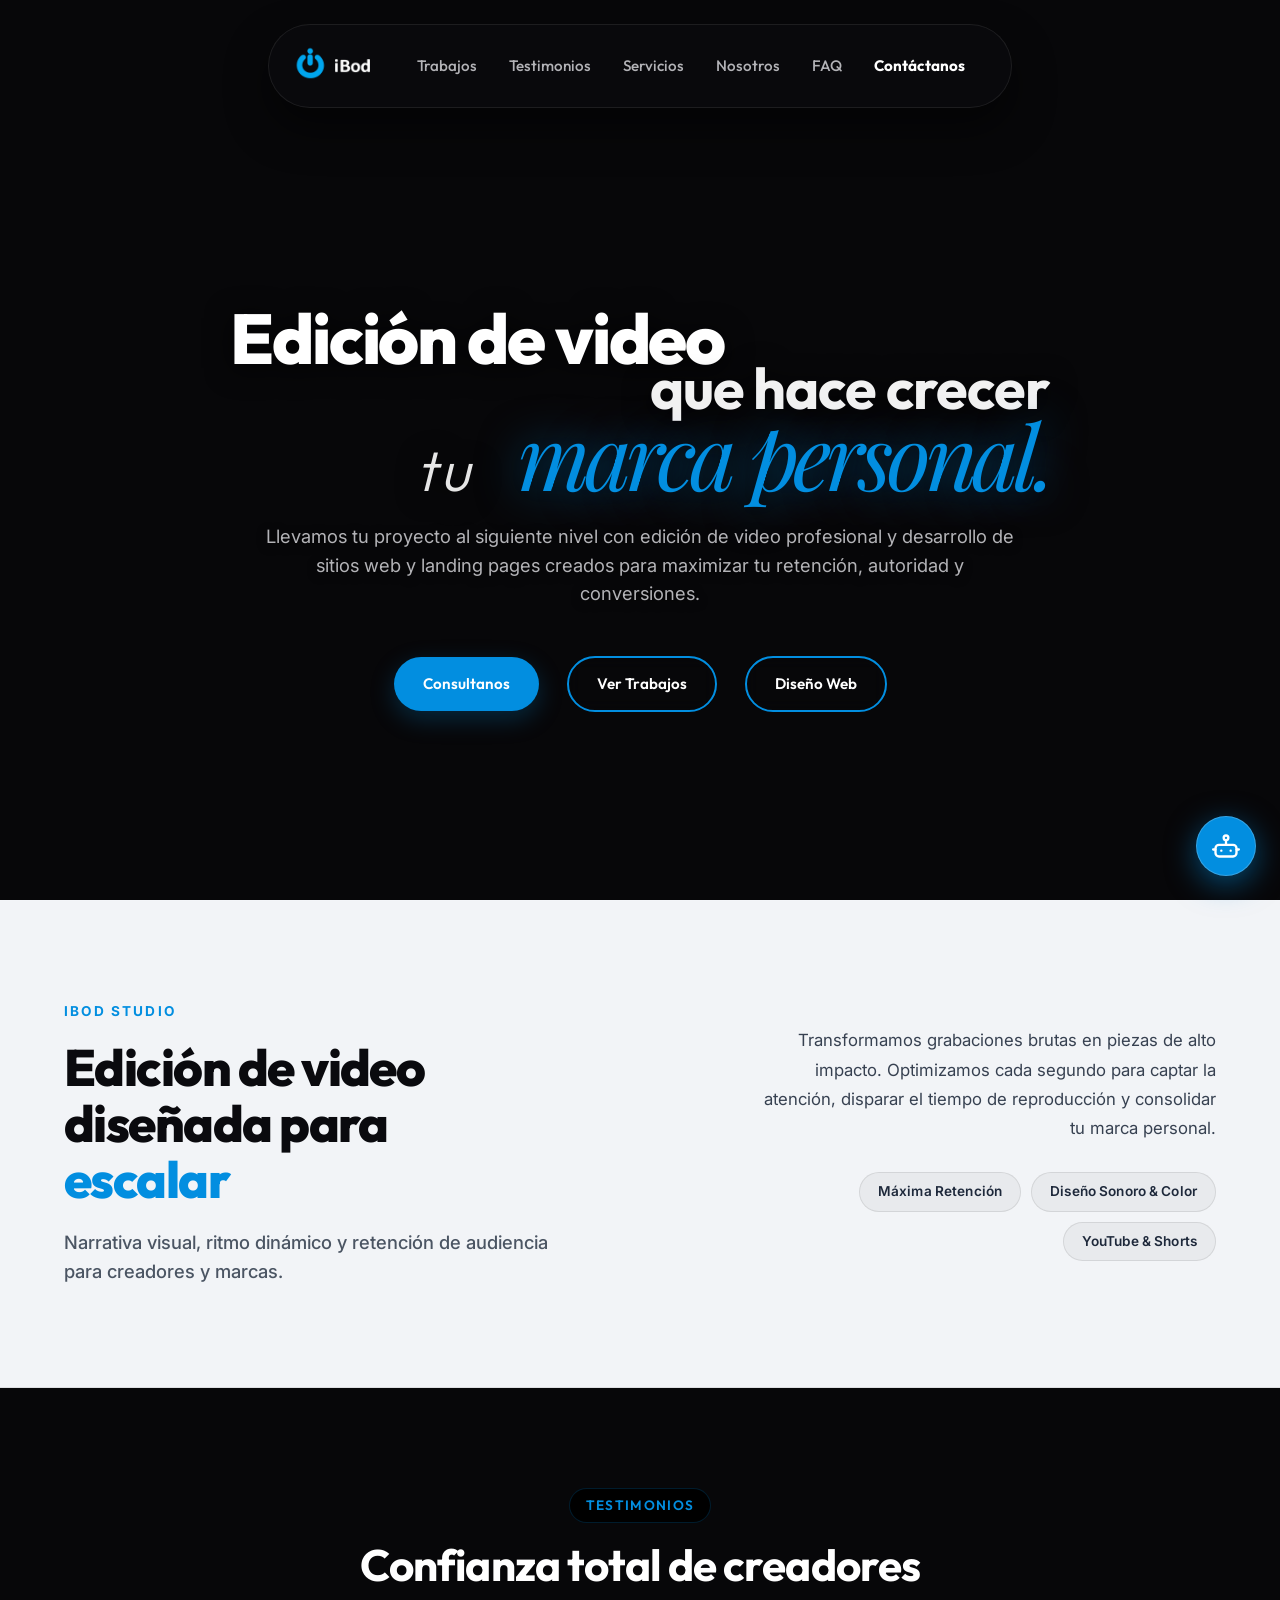
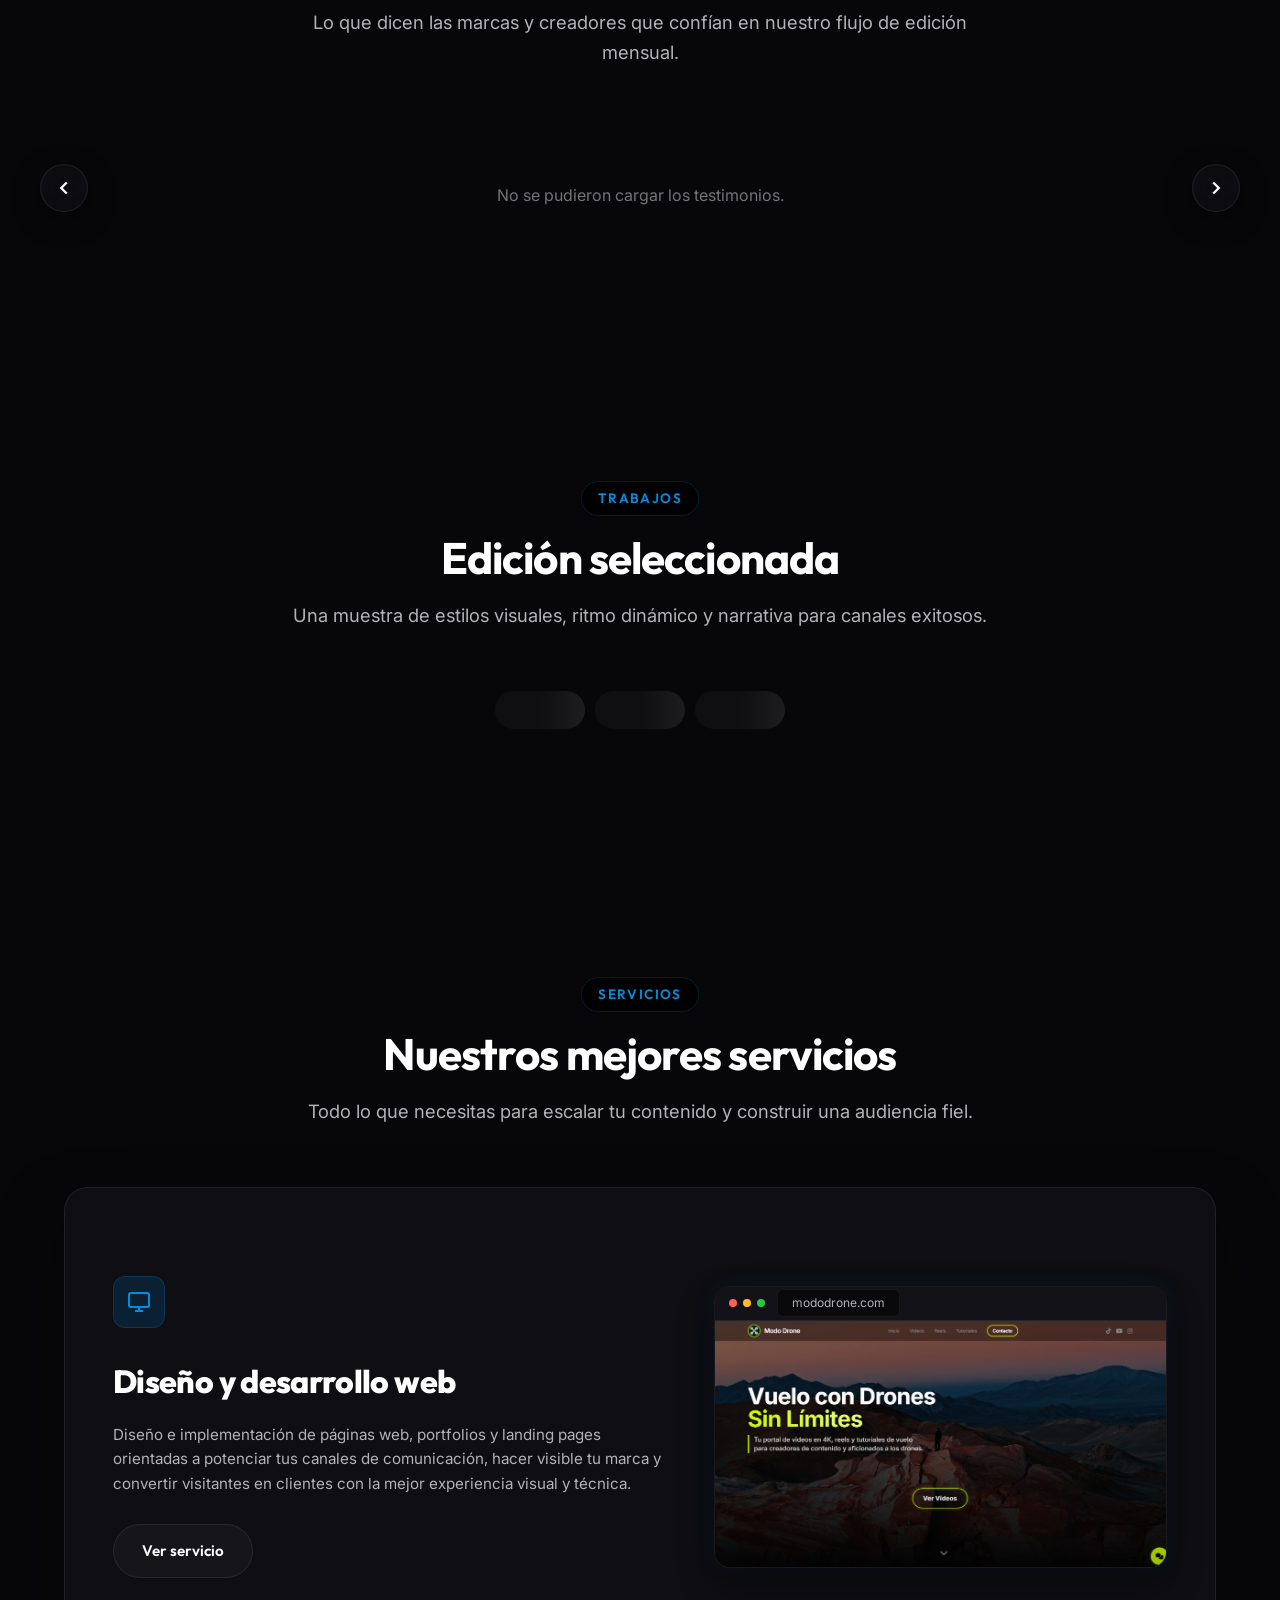
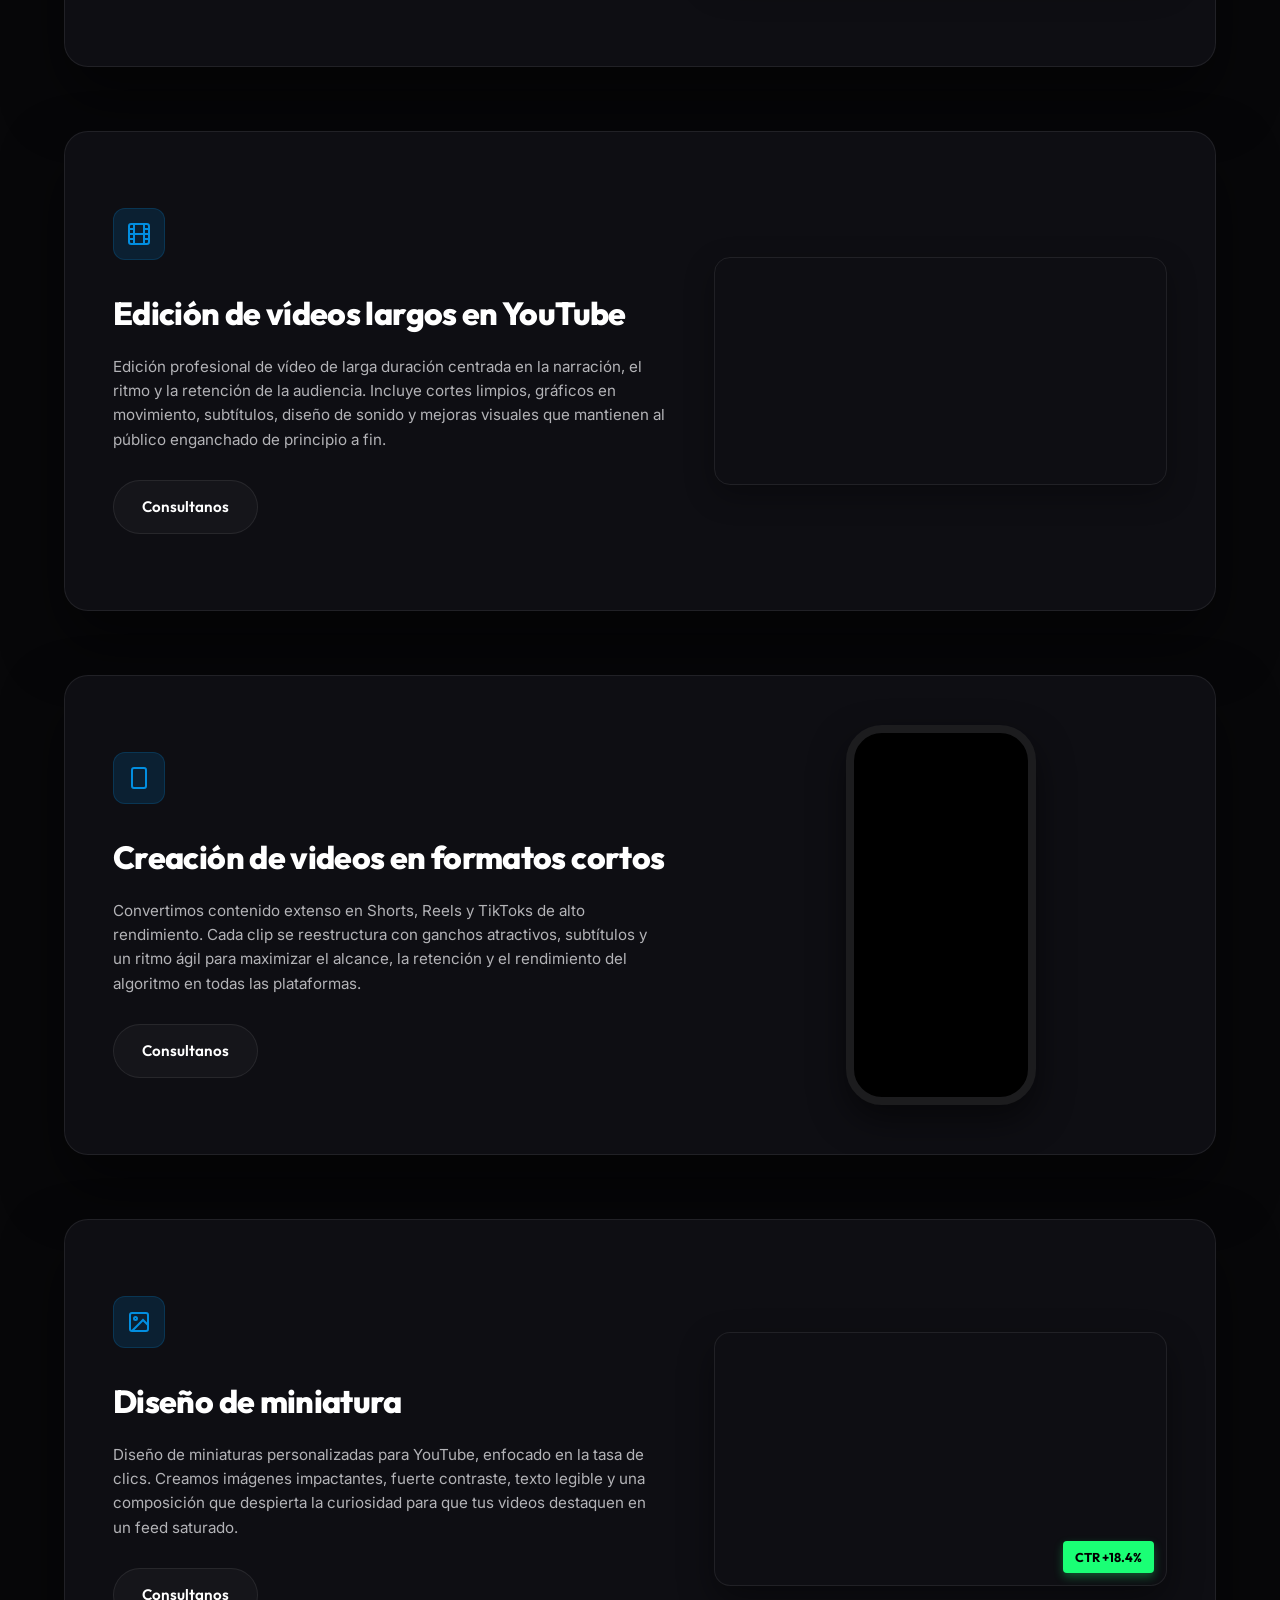
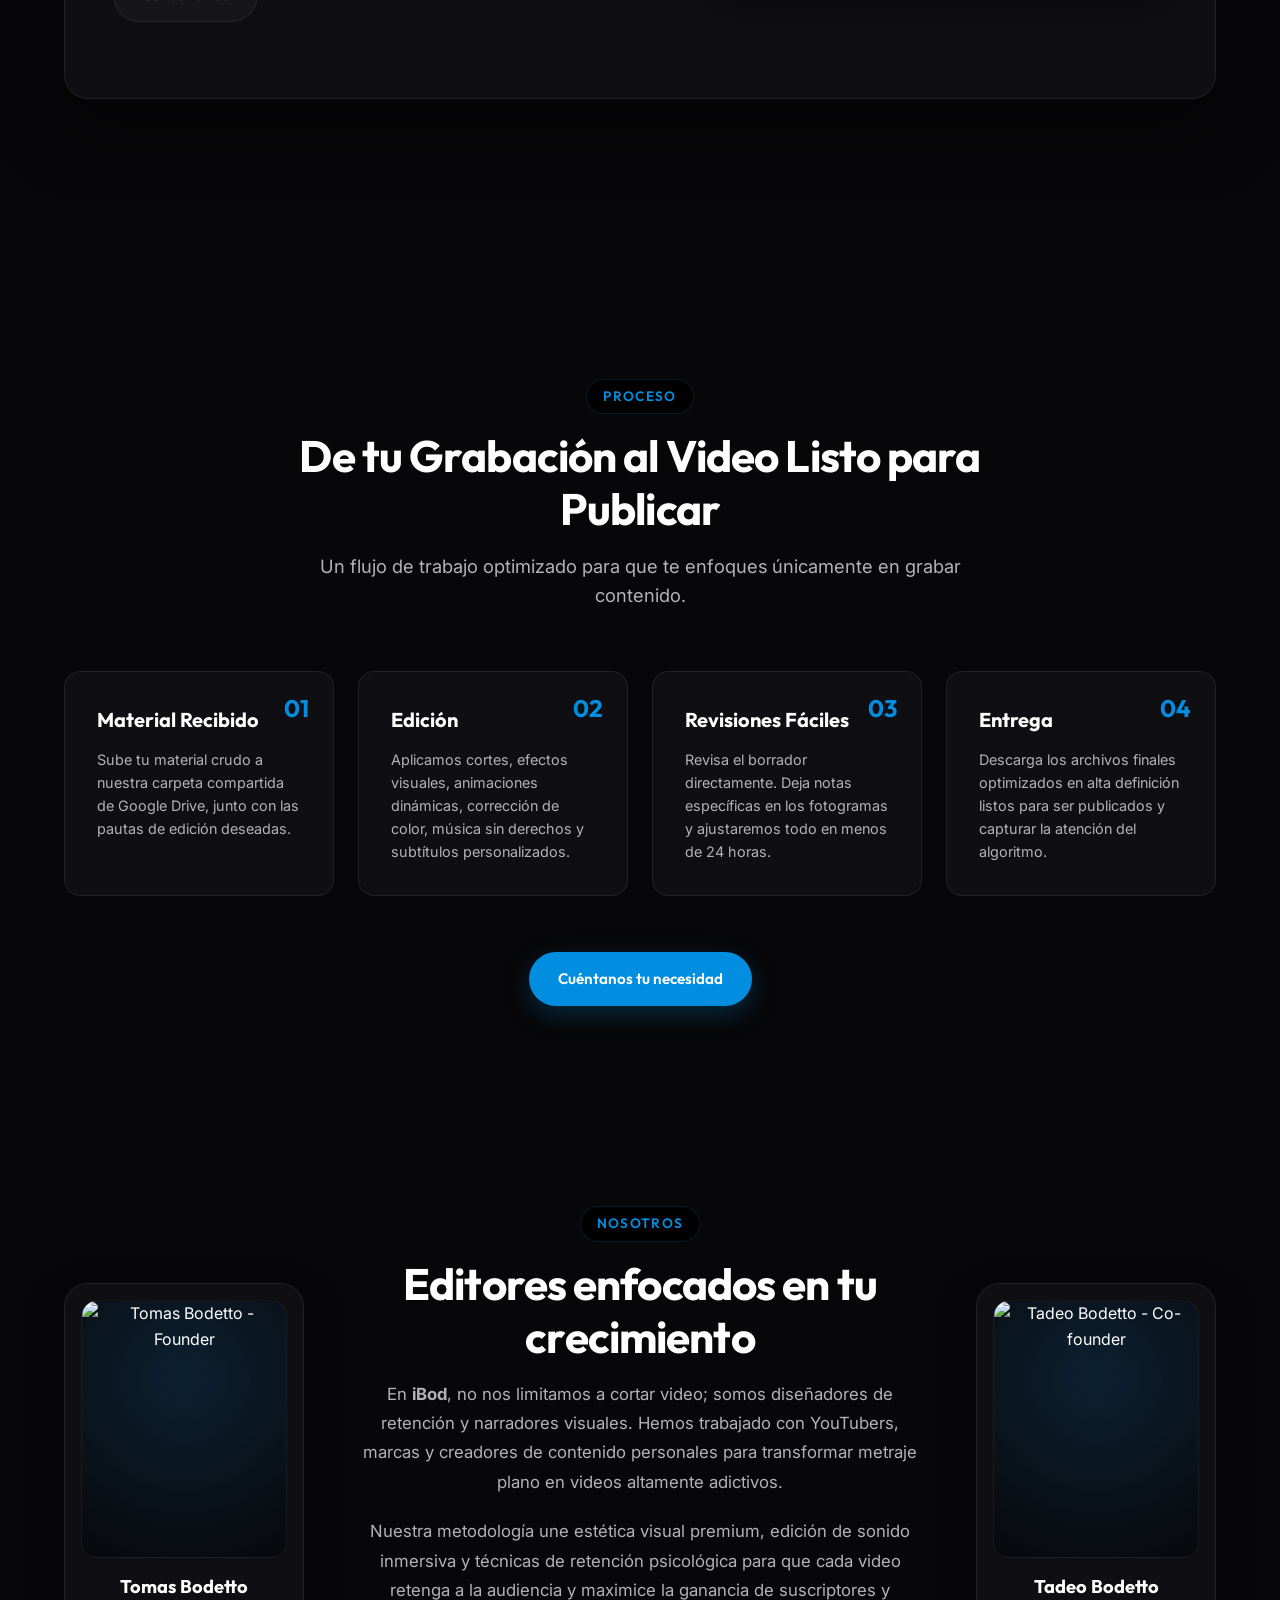
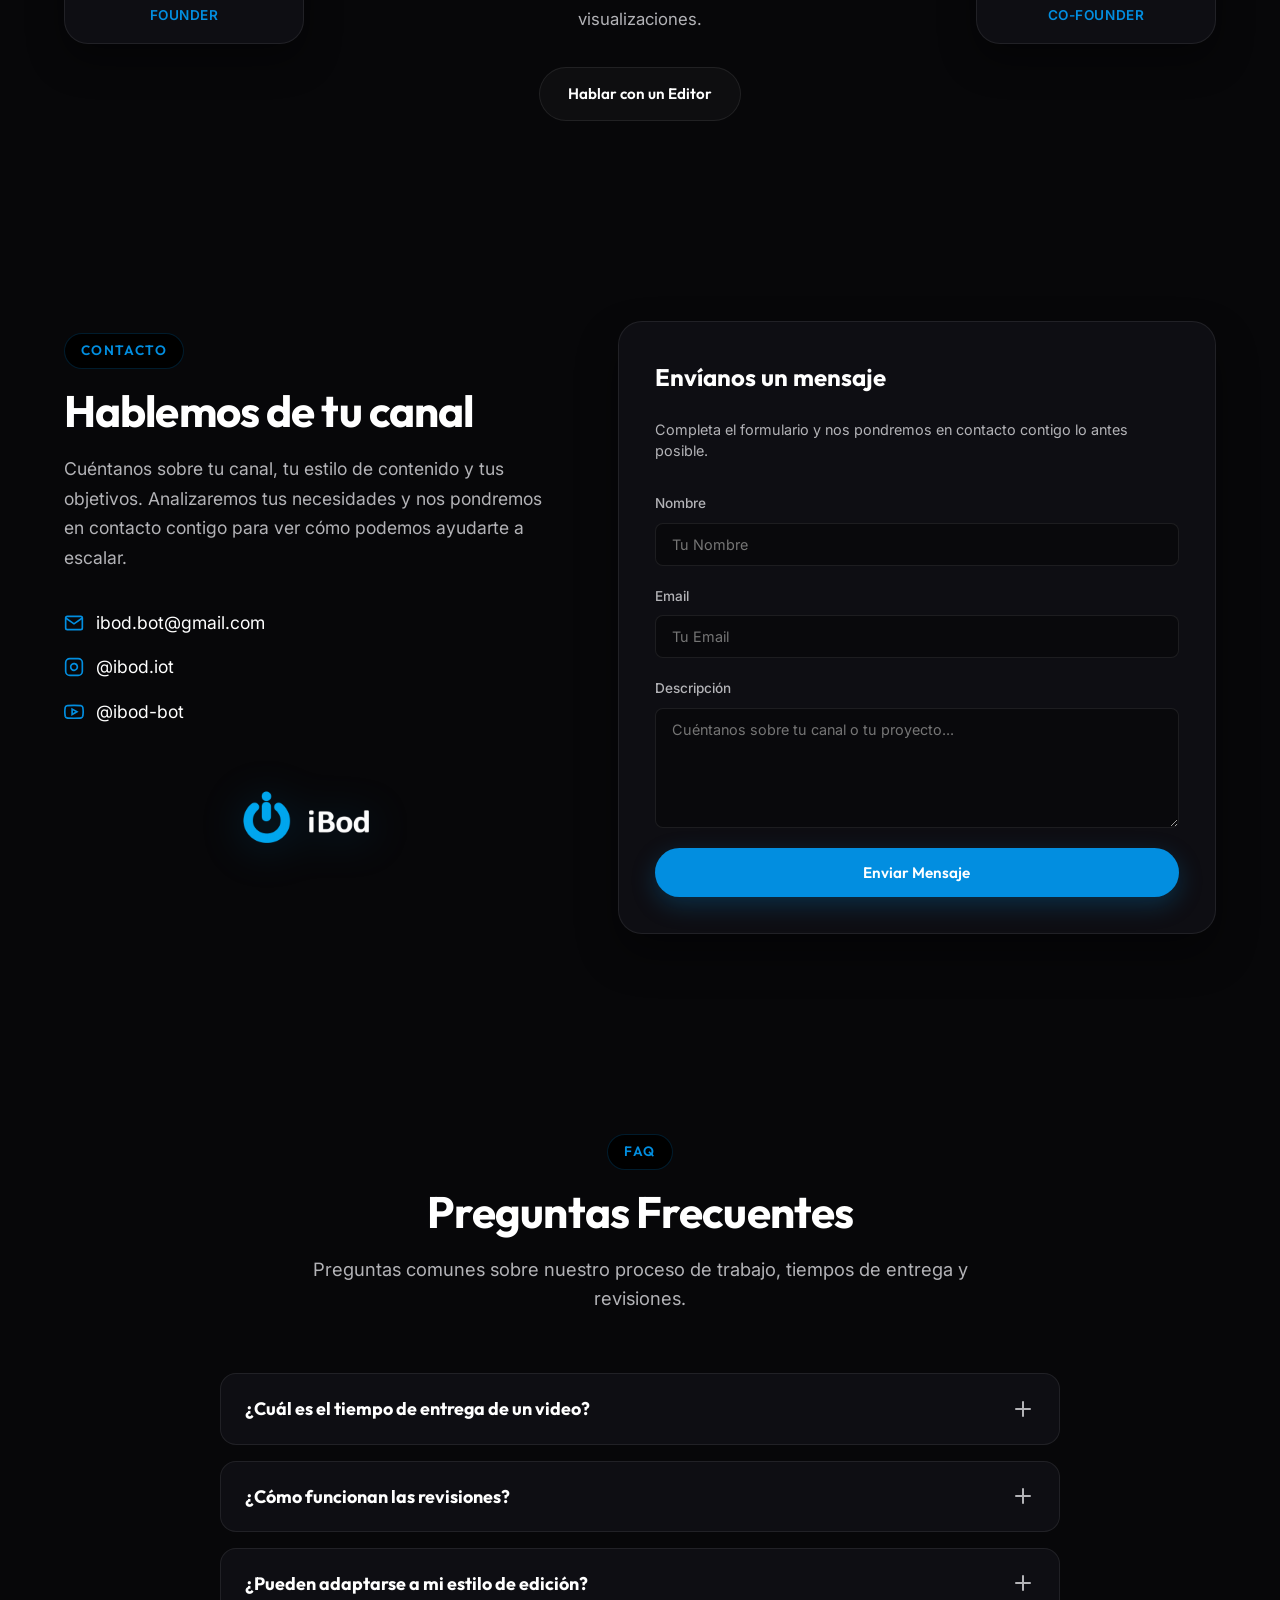
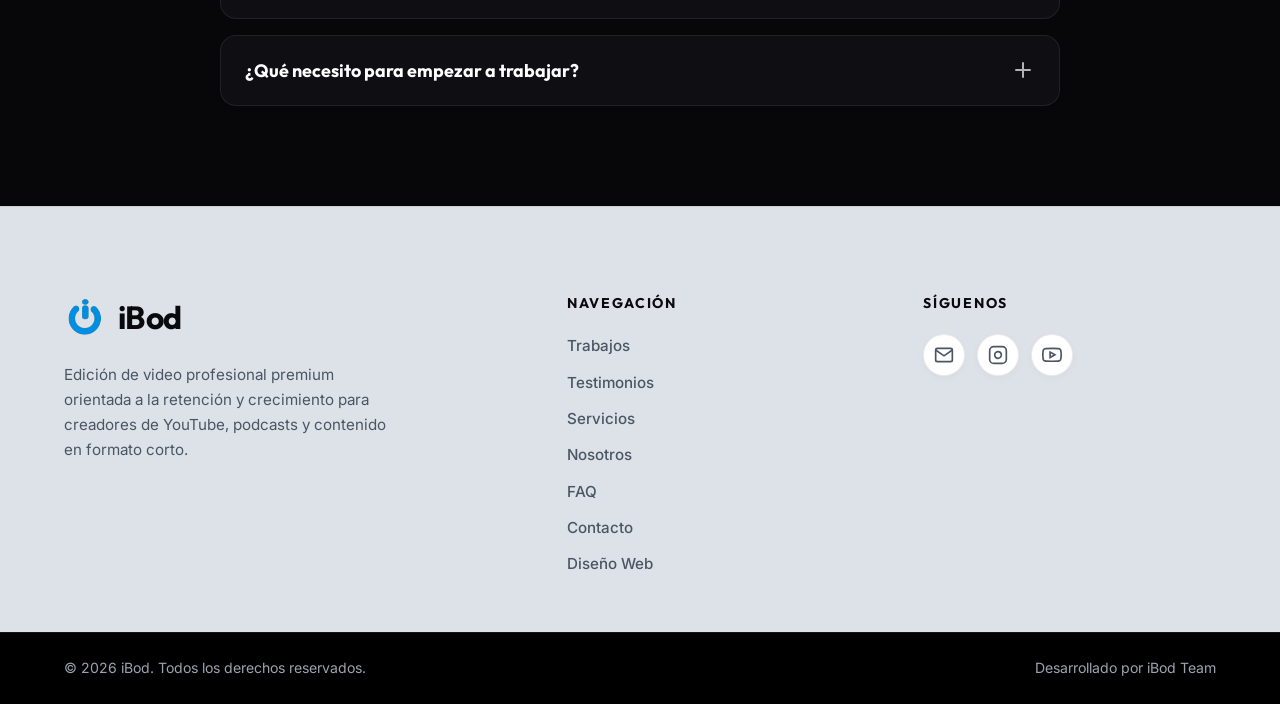
==== commit 05c1436d: "feat(home): mejoras visuales de hero, franja estilo sites, frame testimonios y footer claro" ====
--- a/index.html
+++ b/index.html
@@ -46,8 +46,11 @@
   <link rel="preconnect" href="https://fonts.gstatic.com" crossorigin>
   <link href="https://fonts.googleapis.com/css2?family=Inter:ital,wght@0,300;0,400;0,500;0,600;0,700;1,300;1,400;1,600&family=Outfit:ital,wght@0,300;0,400;0,500;0,600;0,700;0,800;0,900;1,300;1,400;1,600;1,700;1,800;1,900&family=Playfair+Display:ital,wght@1,400;1,500;1,600;1,700;1,800;1,900&display=swap" rel="stylesheet">
   
+  <!-- Link alternativo para LLMs y Web MCP -->
+  <link rel="alternate" type="text/markdown" href="/llms.txt" title="LLM & Web MCP Context">
+  
   <!-- CSS Stylesheet -->
-  <link rel="stylesheet" href="index.css?v=3.1">
+  <link rel="stylesheet" href="index.css?v=3.2">
   
   <!-- Icono del Sitio -->
   <link rel="icon" type="image/png" href="logoiBod.png">
@@ -68,7 +71,7 @@
         "email": "ibod.bot@gmail.com",
         "sameAs": [
           "https://youtube.com/@ibod-bot",
-          "https://instagram.com"
+          "https://www.instagram.com/ibod.iot"
         ],
         "areaServed": [
           "Argentina",
@@ -248,13 +251,35 @@
         <a href="https://ibod.com.ar/sites/" class="btn btn-outline">Diseño Web</a>
       </div>
       
-      <div class="hero-stats reveal">
-        <div class="stats-text">
-          <strong>+100 creadores</strong> confían en nosotros para escalar su contenido.
-        </div>
-      </div>
-      
       <!-- Video Showcase de la página principal (Mockup del Frame del Video) -->
+    </div>
+  </section>
+
+  <!-- Sección Editorial / Intro (Franja clara y minimalista estilo /sites) -->
+  <section id="intro" class="sites-intro-section home-intro-section">
+    <div class="container intro-container reveal">
+      <div class="intro-left-col">
+        <span class="intro-eyebrow">iBod Studio</span>
+        <h2 class="intro-title">
+          Edición de video<br>
+          diseñada para<br>
+          <span class="intro-title-accent">escalar</span>
+        </h2>
+        <p class="intro-subtitle">
+          Narrativa visual, ritmo dinámico y retención de audiencia para creadores y marcas.
+        </p>
+      </div>
+
+      <div class="intro-right-col">
+        <p class="intro-description">
+          Transformamos grabaciones brutas en piezas de alto impacto. Optimizamos cada segundo para captar la atención, disparar el tiempo de reproducción y consolidar tu marca personal.
+        </p>
+        <div class="intro-meta-tags">
+          <span class="intro-meta-pill">Máxima Retención</span>
+          <span class="intro-meta-pill">Diseño Sonoro & Color</span>
+          <span class="intro-meta-pill">YouTube & Shorts</span>
+        </div>
+      </div>
     </div>
   </section>
 
@@ -714,8 +739,9 @@
   <footer class="footer">
     <div class="container footer-container">
       <div class="footer-brand-col">
-        <a href="#" class="logo-container">
-          <img src="logoIbod_conTexto.png" alt="iBod Logo" class="brand-logo">
+        <a href="#" class="footer-brand-container" title="iBod - Inicio">
+          <img src="logoiBod.png" alt="iBod Logo" class="brand-logo-icon">
+          <span class="footer-logo-text">iBod</span>
         </a>
         <p class="footer-desc">
           Edición de video profesional premium orientada a la retención y crecimiento para creadores de YouTube, podcasts y contenido en formato corto.
@@ -731,6 +757,7 @@
           <a href="#about">Nosotros</a>
           <a href="#faq">FAQ</a>
           <a href="#book">Contacto</a>
+          <a href="https://ibod.com.ar/sites/">Diseño Web</a>
         </div>
       </div>
       
@@ -753,9 +780,11 @@
       </div>
     </div>
     
-    <div class="footer-bottom container">
-      <p>&copy; 2026 iBod. Todos los derechos reservados.</p>
-      <p>Desarrollado por iBod Team</p>
+    <div class="footer-bottom-bar">
+      <div class="container footer-bottom-inner">
+        <p>&copy; 2026 iBod. Todos los derechos reservados.</p>
+        <p>Desarrollado por iBod Team</p>
+      </div>
     </div>
   </footer>
 
@@ -888,6 +917,6 @@
   <script src="https://unpkg.com/@studio-freight/lenis@1.0.34/dist/lenis.min.js"></script>
   
   <!-- JS Interactions -->
-  <script src="index.js?v=2.1"></script>
+  <script src="index.js?v=2.2"></script>
 </body>
 </html>
--- a/index.css
+++ b/index.css
@@ -399,9 +399,10 @@
   display: flex;
   align-items: center;
   justify-content: center;
-  padding-top: 100px;
-  padding-bottom: 40px;
+  padding-top: 175px; /* Más espacio con respecto a la barra de menú flotante */
+  padding-bottom: 60px;
   background-color: var(--bg-primary);
+  overflow: hidden;
 }
 
 .hero-bg-video {
@@ -413,36 +414,17 @@
   object-fit: cover;
   object-position: center center; /* Centrado perfecto idéntico a Webflow */
   z-index: 0;
-  opacity: 0.8; /* Aumentado a 0.8 para máxima claridad */
-}
-
+  opacity: 1 !important; /* Brillo y claridad original para probar sin oscurecer */
+}
+
+/* Degrade a negro eliminado para probar el video de fondo limpio */
 .hero-overlay {
-  position: absolute;
-  top: 0;
-  left: 0;
-  width: 100%;
-  height: 100%;
-  background: linear-gradient(
-    to bottom,
-    rgba(7, 7, 9, 0.15) 0%,
-    rgba(7, 7, 9, 0.35) 50%,
-    rgba(7, 7, 9, 0.8) 75%,
-    var(--bg-primary) 100%
-  );
-  z-index: 1;
-  pointer-events: none;
+  display: none !important;
 }
 
 .hero-section::after {
-  content: '';
-  position: absolute;
-  bottom: 0;
-  left: 0;
-  width: 100%;
-  height: 160px;
-  background: linear-gradient(to bottom, rgba(7, 7, 9, 0) 0%, var(--bg-primary) 100%);
-  z-index: 1;
-  pointer-events: none;
+  display: none !important;
+  content: none !important;
 }
 
 .hero-container {
@@ -604,8 +586,11 @@
   color: var(--text-secondary);
   font-size: 1.15rem;
   max-width: 760px;
+  margin-left: auto;
+  margin-right: auto;
   margin-bottom: 48px; /* Espacio para bajar los botones */
   line-height: 1.55;
+  text-align: center;
   text-shadow: 0 2px 10px rgba(0, 0, 0, 0.7);
 }
 
@@ -615,25 +600,8 @@
   align-items: center;
   flex-wrap: wrap;
   gap: 28px;
-  margin-bottom: 48px;
-}
-
-.hero-stats {
-  display: flex;
-  justify-content: center;
-  align-items: center;
-  text-align: center;
   margin-bottom: 0;
-}
-
-.stats-text {
-  font-size: 0.95rem;
-  color: var(--text-secondary);
-  text-align: center;
-}
-
-.stats-text strong {
-  color: var(--text-primary);
+  width: 100%;
 }
 
 /* Video Showcase Container */
@@ -1612,6 +1580,128 @@
   font-weight: 500;
 }
 
+/* ==========================================================================
+   Sección Editorial / Intro (Franja clara y minimalista estilo /sites)
+   ========================================================================== */
+.sites-intro-section,
+.home-intro-section {
+  background-color: #f2f4f7;
+  color: #0f1117;
+  padding: 100px 0;
+  border-top: 1px solid rgba(255, 255, 255, 0.05);
+  border-bottom: 1px solid rgba(0, 0, 0, 0.08);
+  position: relative;
+  z-index: 5;
+}
+
+.intro-container {
+  display: grid;
+  grid-template-columns: 1.15fr 0.85fr;
+  gap: 64px;
+  align-items: center;
+}
+
+.intro-left-col {
+  display: flex;
+  flex-direction: column;
+  align-items: flex-start;
+  text-align: left;
+}
+
+.intro-eyebrow {
+  display: inline-block;
+  font-size: 0.85rem;
+  font-weight: 700;
+  text-transform: uppercase;
+  letter-spacing: 0.16em;
+  color: var(--primary);
+  margin-bottom: 16px;
+}
+
+.intro-title {
+  font-family: var(--font-display);
+  font-size: clamp(2.4rem, 4vw, 3.6rem);
+  font-weight: 800;
+  line-height: 1.1;
+  letter-spacing: -0.03em;
+  color: #0a0a0e;
+  margin-bottom: 20px;
+}
+
+.intro-title-accent {
+  color: var(--primary);
+}
+
+.intro-subtitle {
+  font-size: 1.15rem;
+  line-height: 1.6;
+  color: #4b5563;
+  font-weight: 500;
+  max-width: 520px;
+}
+
+.intro-right-col {
+  display: flex;
+  flex-direction: column;
+  align-items: flex-end;
+  text-align: right;
+}
+
+.intro-description {
+  font-size: clamp(1.05rem, 1.3vw, 1.2rem);
+  line-height: 1.75;
+  color: #374151;
+  max-width: 520px;
+  font-weight: 400;
+}
+
+.intro-meta-tags {
+  display: flex;
+  flex-wrap: wrap;
+  justify-content: flex-end;
+  gap: 10px;
+  margin-top: 28px;
+}
+
+.intro-meta-pill {
+  display: inline-flex;
+  align-items: center;
+  padding: 8px 18px;
+  background: rgba(0, 0, 0, 0.04);
+  border: 1px solid rgba(0, 0, 0, 0.09);
+  border-radius: 100px;
+  font-size: 0.85rem;
+  font-weight: 600;
+  color: #1e293b;
+  letter-spacing: 0.01em;
+  transition: all var(--transition-fast);
+}
+
+.intro-meta-pill:hover {
+  background: rgba(2, 142, 224, 0.1);
+  border-color: rgba(2, 142, 224, 0.3);
+  color: var(--primary);
+  transform: translateY(-2px);
+}
+
+@media (max-width: 900px) {
+  .sites-intro-section,
+  .home-intro-section {
+    padding: 70px 0;
+  }
+  .intro-container {
+    grid-template-columns: 1fr;
+    gap: 36px;
+  }
+  .intro-right-col {
+    align-items: flex-start;
+    text-align: left;
+  }
+  .intro-meta-tags {
+    justify-content: flex-start;
+  }
+}
+
 /* Testimonials Section & Reels Carousel */
 .testimonials-carousel-wrapper {
   position: relative;
@@ -2215,34 +2305,56 @@
   line-height: 1.6;
 }
 
-/* Footer Section */
+/* Footer Section (Fondo Claro idéntico a /sites) */
 .footer {
-  background-color: #040406;
-  border-top: 1px solid var(--border-primary);
-  padding: 80px 0 40px;
+  background-color: #dde2e8;
+  border-top: 1px solid rgba(0, 0, 0, 0.08);
+  padding: 85px 0 0;
 }
 
 .footer-container {
   display: grid;
   grid-template-columns: 1.5fr 1fr 1fr;
   gap: 64px;
-  margin-bottom: 64px;
+  margin-bottom: 56px;
+}
+
+.footer-brand-container {
+  display: inline-flex;
+  align-items: center;
+  gap: 12px;
+  text-decoration: none;
+}
+
+.footer-brand-container .brand-logo-icon {
+  height: 42px;
+  width: auto;
+  display: block;
+}
+
+.footer-brand-container .footer-logo-text {
+  font-family: var(--font-display);
+  font-size: 2rem;
+  font-weight: 700;
+  color: #0a0a0e;
+  letter-spacing: -0.02em;
 }
 
 .footer-desc {
-  color: var(--text-secondary);
+  color: #4b5563;
   font-size: 0.95rem;
   margin-top: 16px;
-  max-width: 320px;
+  max-width: 340px;
+  line-height: 1.65;
 }
 
 .footer-col-title {
   font-family: var(--font-display);
-  font-size: 1rem;
+  font-size: 0.88rem;
   font-weight: 700;
   text-transform: uppercase;
-  letter-spacing: 0.05em;
-  color: var(--text-primary);
+  letter-spacing: 0.12em;
+  color: #0a0a0e;
   margin-bottom: 20px;
 }
 
@@ -2253,9 +2365,10 @@
 }
 
 .footer-links a {
-  color: var(--text-secondary);
+  color: #4b5563;
   text-decoration: none;
   font-size: 0.95rem;
+  font-weight: 500;
   transition: color var(--transition-fast);
 }
 
@@ -2269,34 +2382,47 @@
 }
 
 .social-icons a {
-  width: 40px;
-  height: 40px;
+  width: 42px;
+  height: 42px;
   border-radius: 50%;
-  background-color: rgba(255, 255, 255, 0.02);
-  border: 1px solid var(--border-primary);
+  background-color: #ffffff;
+  border: 1px solid rgba(0, 0, 0, 0.08);
   display: flex;
   align-items: center;
   justify-content: center;
-  color: var(--text-secondary);
+  color: #4b5563;
+  box-shadow: 0 2px 8px rgba(0, 0, 0, 0.03);
   transition: all var(--transition-fast);
   text-decoration: none;
 }
 
 .social-icons a:hover {
-  background-color: var(--primary-glow);
+  background-color: rgba(2, 142, 224, 0.08);
   border-color: var(--primary);
   color: var(--primary);
   transform: translateY(-2px);
-}
-
-.footer-bottom {
-  border-top: 1px solid var(--border-primary);
-  padding-top: 32px;
+  box-shadow: 0 6px 16px rgba(2, 142, 224, 0.2);
+}
+
+/* Barra inferior del footer con fondo negro sólido */
+.footer-bottom-bar {
+  background-color: #000000;
+  width: 100%;
+  padding: 24px 0;
+  border-top: 1px solid rgba(255, 255, 255, 0.08);
+}
+
+.footer-bottom-inner {
   display: flex;
   justify-content: space-between;
   align-items: center;
-  font-size: 0.85rem;
-  color: var(--text-muted);
+  font-size: 0.88rem;
+  color: #9ca3af;
+}
+
+.footer-bottom-inner p {
+  margin: 0;
+  color: #9ca3af;
 }
 
 /* ==========================================================================
@@ -2884,8 +3010,8 @@
   .hero-section {
     min-height: 100vh;
     min-height: 100dvh;
-    padding-top: 100px;
-    padding-bottom: 40px;
+    padding-top: 145px;
+    padding-bottom: 50px;
   }
   
   .section-padding {
@@ -2982,15 +3108,16 @@
     gap: 40px;
   }
   
-  .footer-bottom {
+  .footer-bottom,
+  .footer-bottom-inner {
     flex-direction: column;
-    gap: 16px;
+    gap: 12px;
     text-align: center;
   }
 
   .hero-ctas {
     gap: 16px;
-    margin-bottom: 36px;
+    margin-bottom: 0;
   }
 
   /* Testimonios Cover Flow / Baraja de Cartas en Mobile */
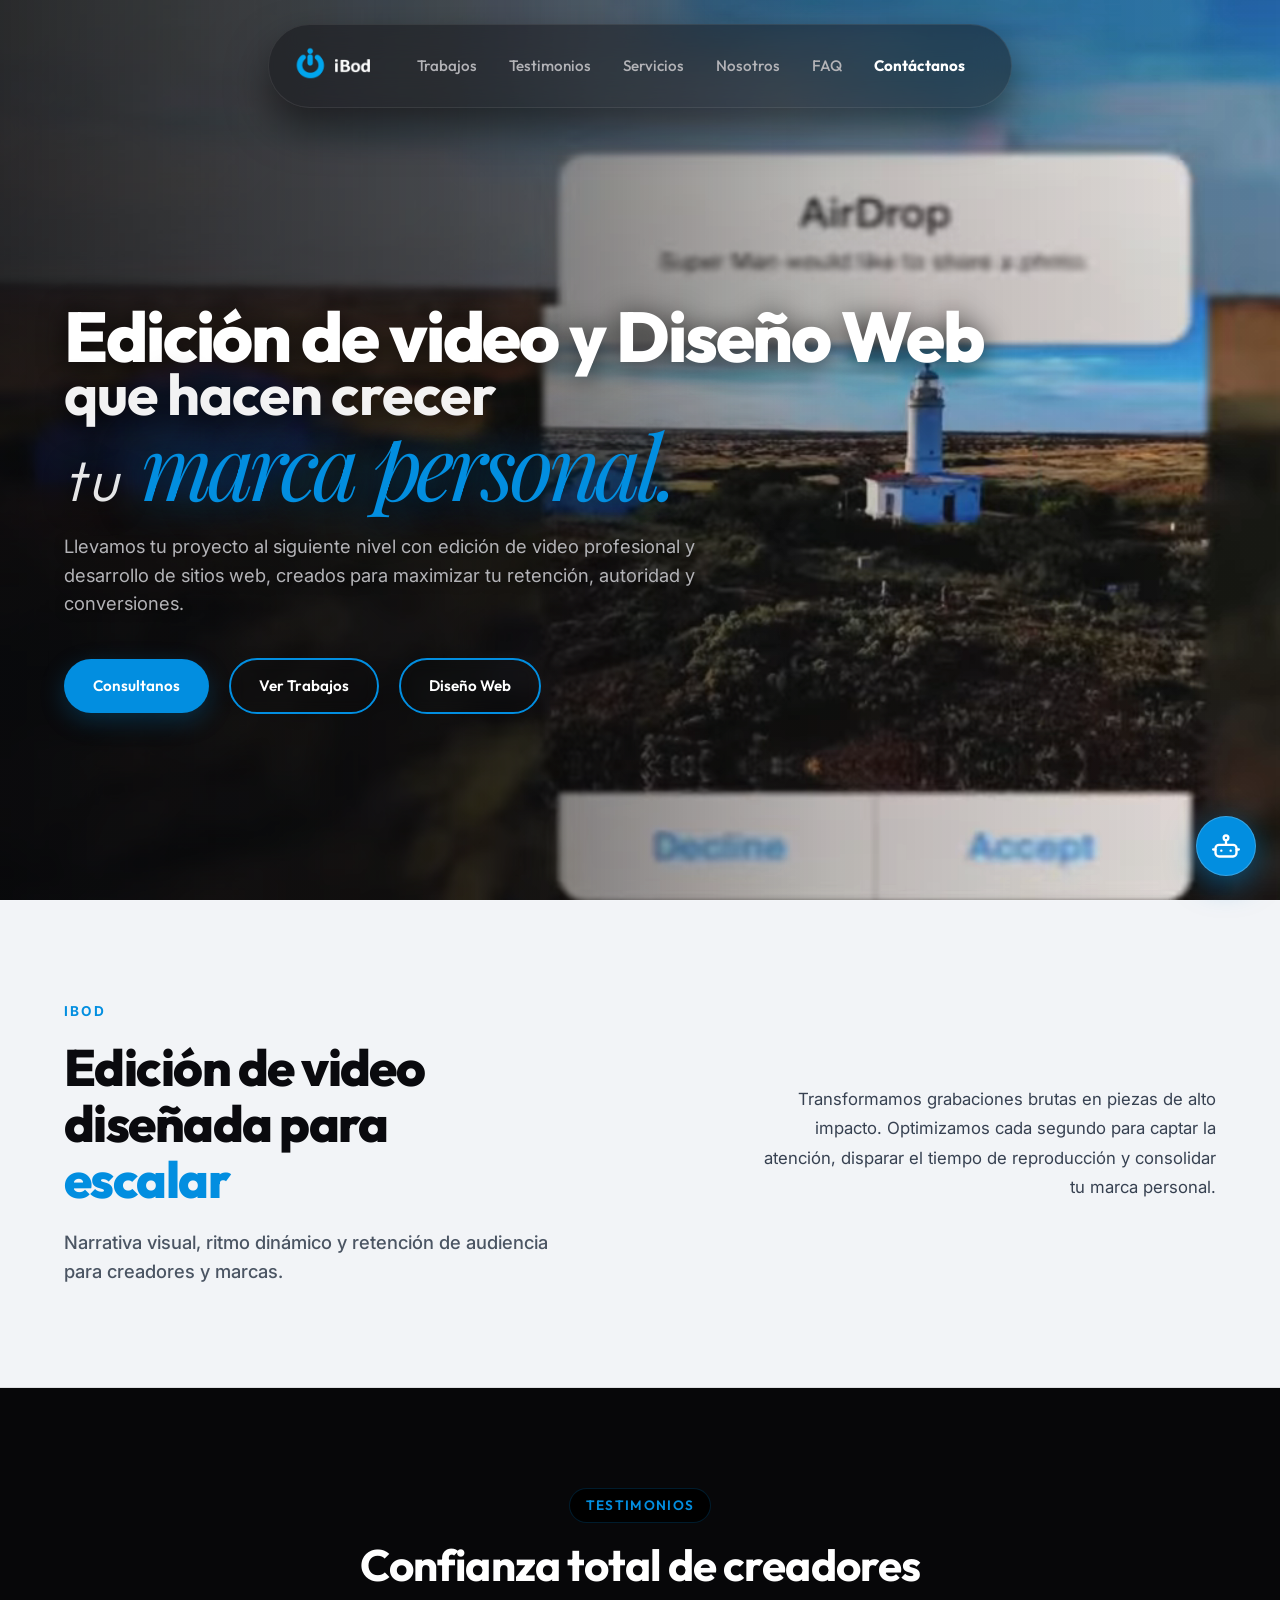
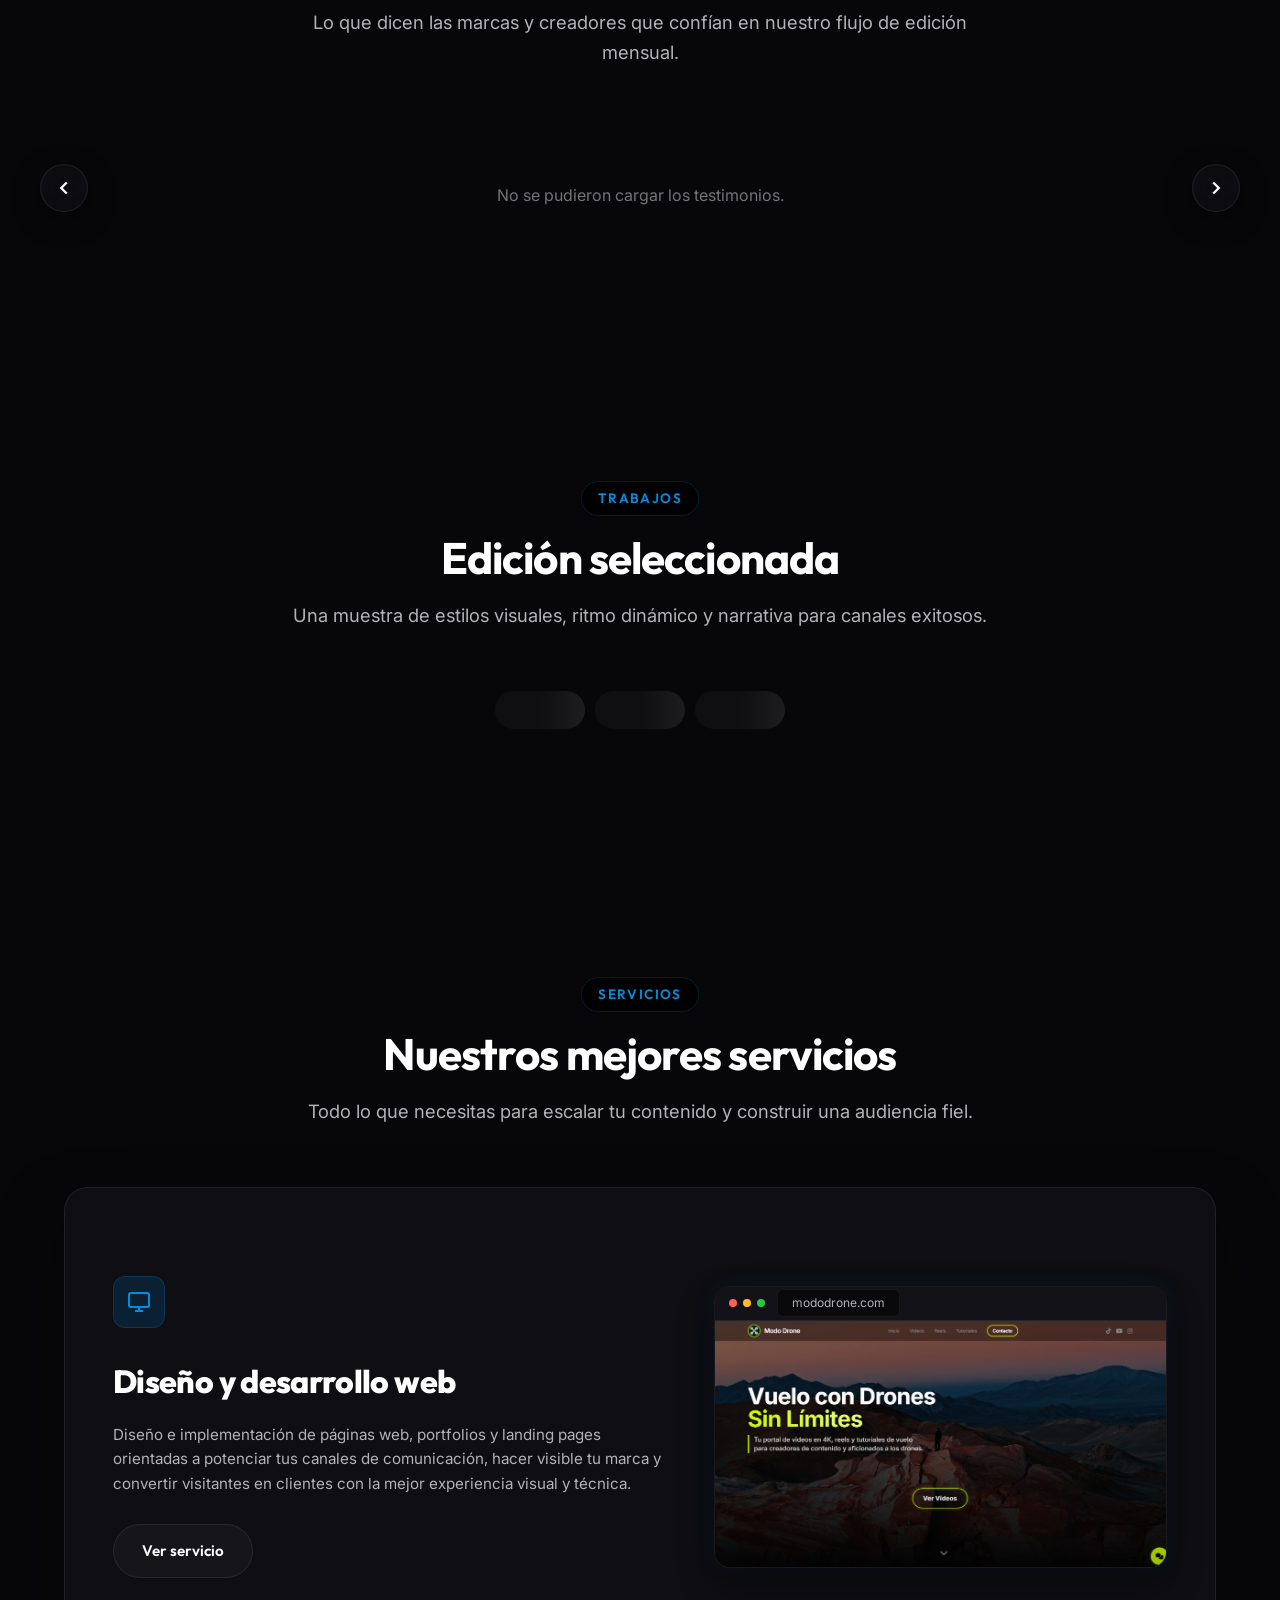
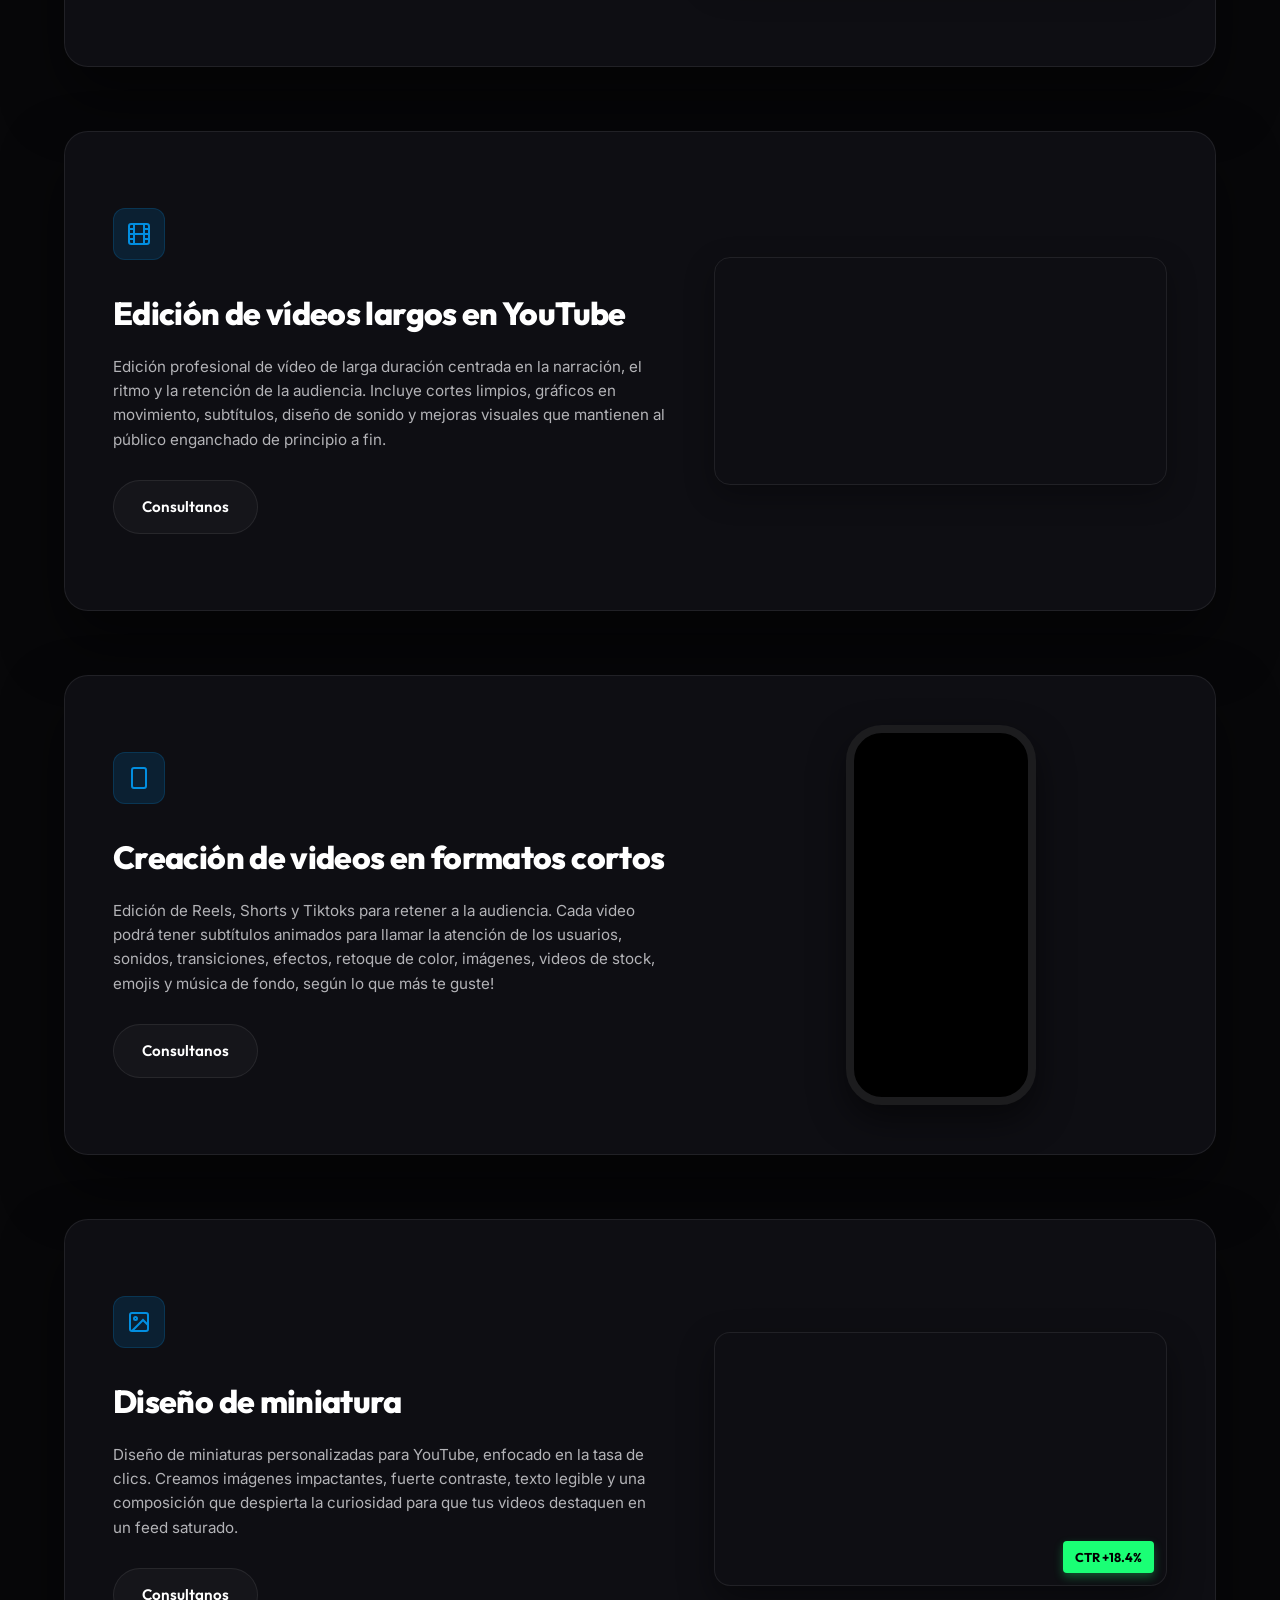
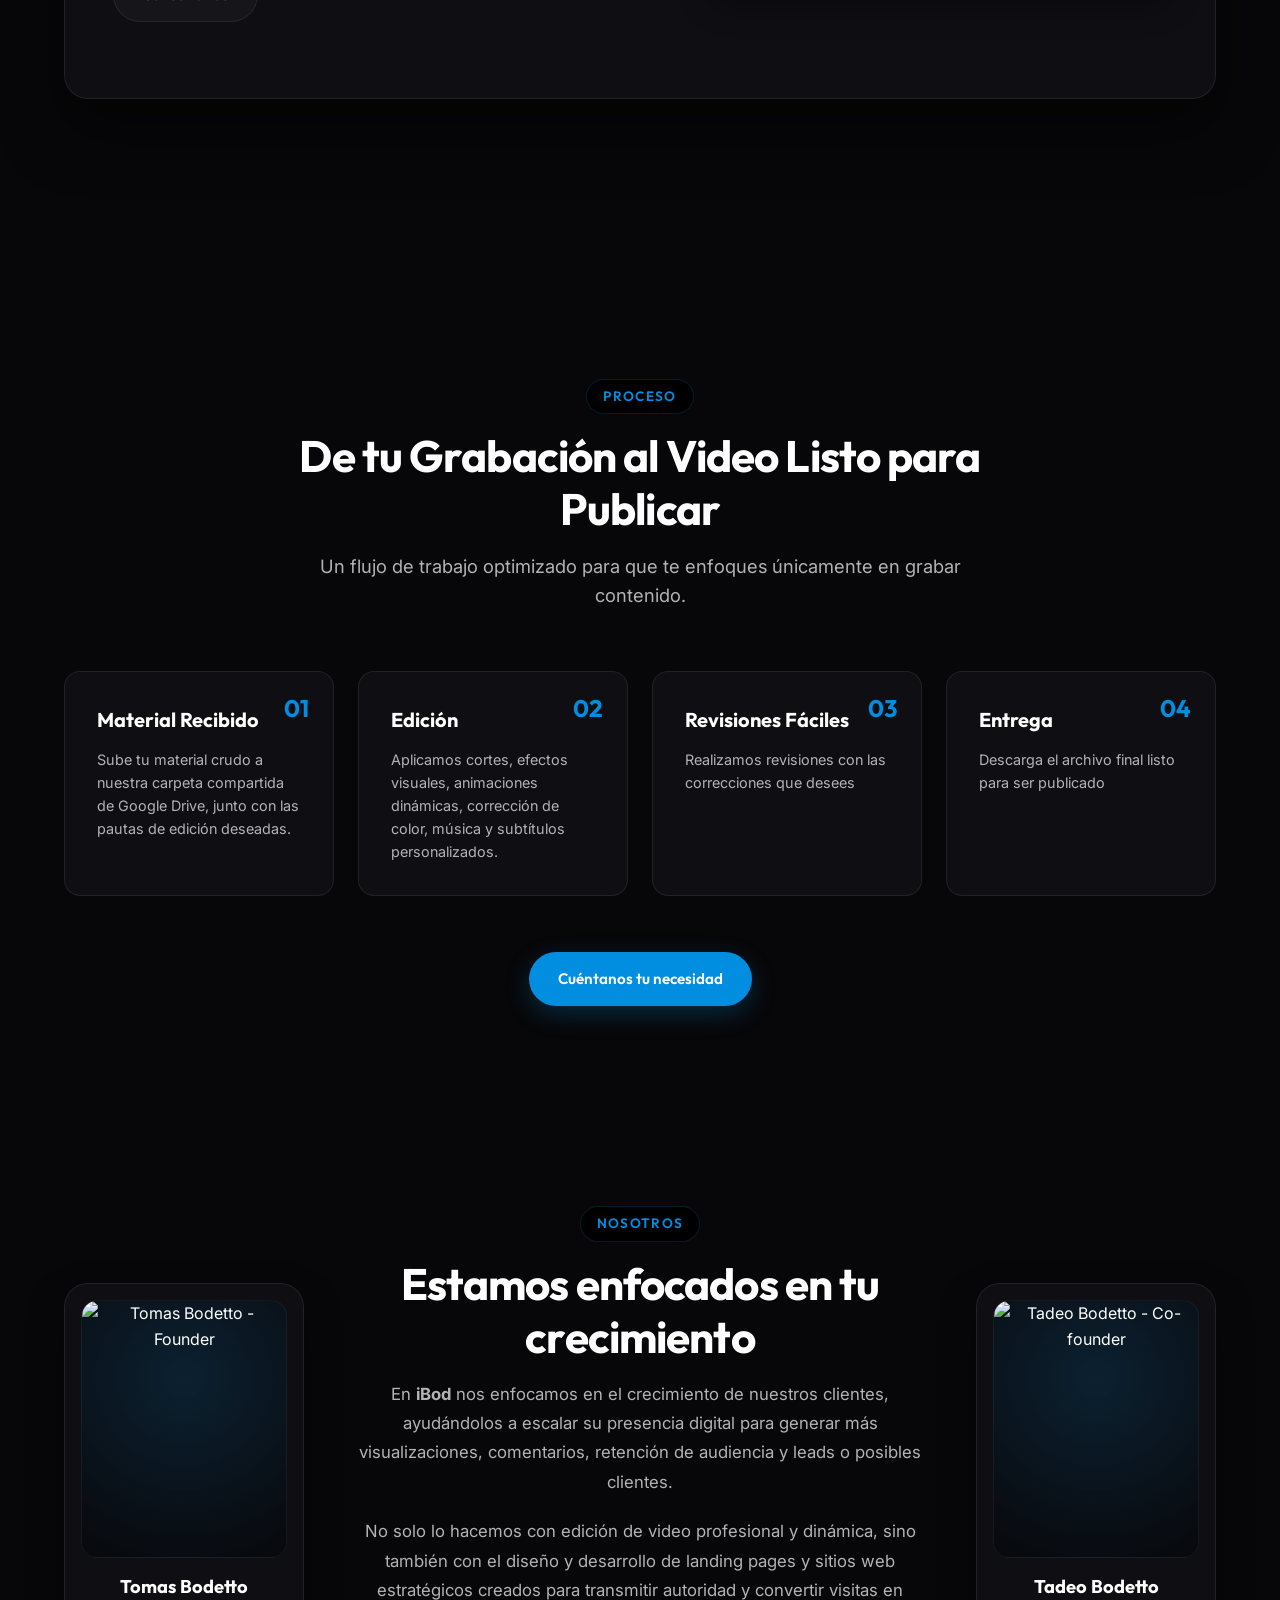
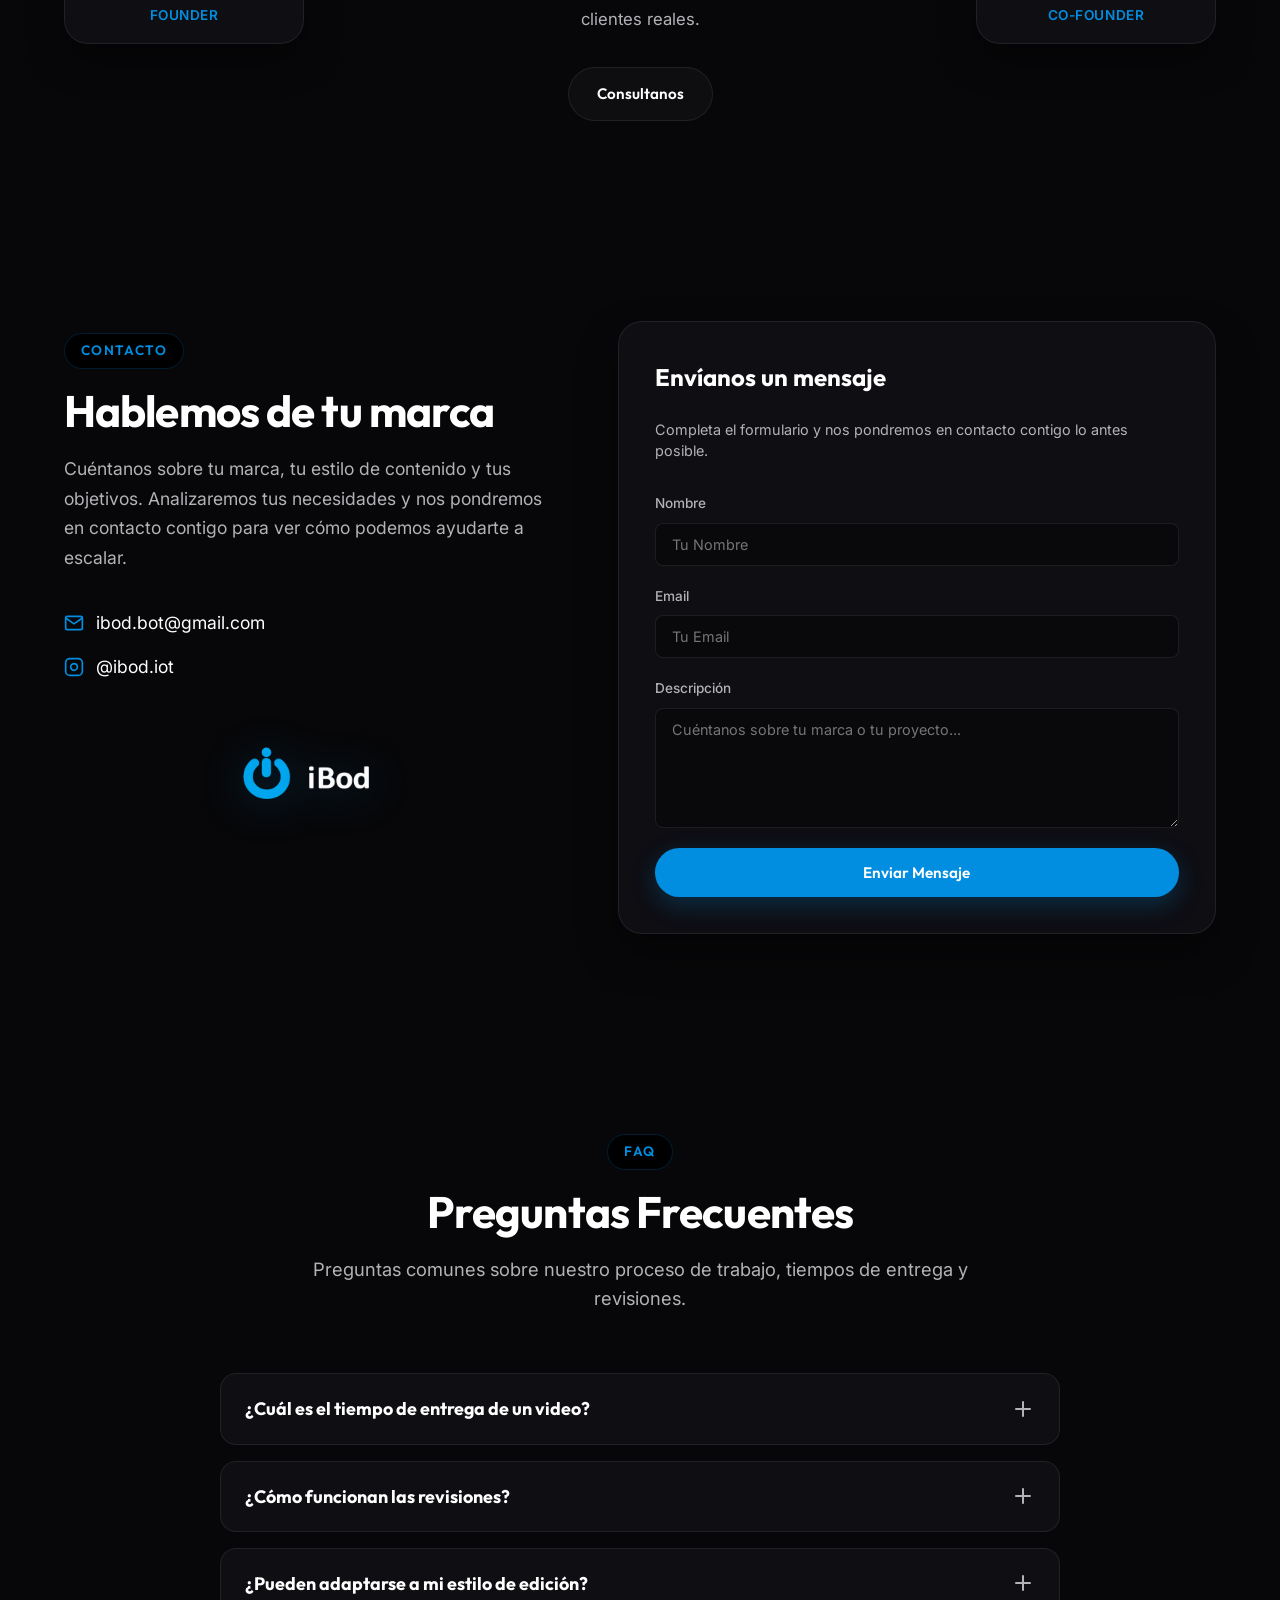
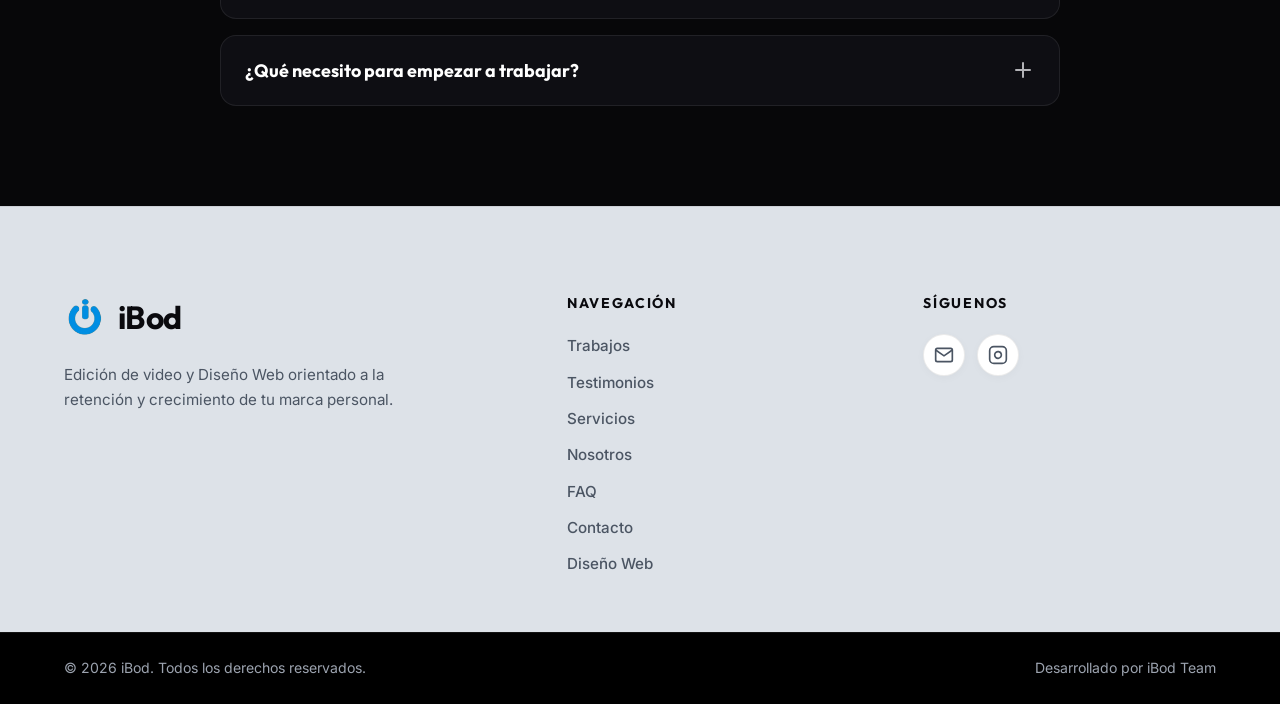
==== commit c72e2aef: "Actualizar textos en home, servicios, proceso, nosotros, contacto, faqs y footer" ====
--- a/index.html
+++ b/index.html
@@ -145,7 +145,7 @@
             "name": "¿Cómo funcionan las revisiones?",
             "acceptedAnswer": {
               "@type": "Answer",
-              "text": "Te enviaremos un enlace interactivo donde puedes reproducir el video y hacer anotaciones o comentarios exactamente en el segundo donde quieres el cambio. Las revisiones menores se resuelven en menos de 24 horas."
+              "text": "Si al ver tu video te gustaría realizarle algún cambio, nos avisas por mensaje y nos encargamos de corregirlo y subirlo nuevamente a la carpeta compartida de Google Drive."
             }
           },
           {
@@ -161,7 +161,7 @@
             "name": "¿Qué necesito para empezar a trabajar?",
             "acceptedAnswer": {
               "@type": "Answer",
-              "text": "Sólo necesitas ponerte en contacto con nosotros para coordinar los objetivos de tu canal. Posteriormente te daremos acceso a nuestra carpeta compartida donde podrás subir el metraje bruto, locuciones y notas específicas."
+              "text": "Sólo necesitas enviarnos un mensaje para coordinar los objetivos de tu cuenta/marca. Posteriormente te daremos acceso a la carpeta compartida de Google Drive donde podrás subir el contenido necesario para editar."
             }
           }
         ]
@@ -233,8 +233,8 @@
     
     <div class="hero-container container">
       <h1 class="hero-title hero-title-stacked">
-        <span class="hero-line hero-line-1">Edición de video</span>
-        <span class="hero-line hero-line-2">que hace crecer</span>
+        <span class="hero-line hero-line-1">Edición de video y Diseño Web</span>
+        <span class="hero-line hero-line-2">que hacen crecer</span>
         <div class="hero-row-bottom">
           <span class="hero-line hero-line-3">tu</span>
           <span class="hero-line hero-line-4">marca personal.</span>
@@ -242,7 +242,7 @@
       </h1>
       
       <p class="hero-subtitle reveal">
-        Llevamos tu proyecto al siguiente nivel con edición de video profesional y desarrollo de sitios web y landing pages creados para maximizar tu retención, autoridad y conversiones.
+        Llevamos tu proyecto al siguiente nivel con edición de video profesional y desarrollo de sitios web, creados para maximizar tu retención, autoridad y conversiones.
       </p>
       
       <div class="hero-ctas reveal">
@@ -259,7 +259,7 @@
   <section id="intro" class="sites-intro-section home-intro-section">
     <div class="container intro-container reveal">
       <div class="intro-left-col">
-        <span class="intro-eyebrow">iBod Studio</span>
+        <span class="intro-eyebrow">iBod</span>
         <h2 class="intro-title">
           Edición de video<br>
           diseñada para<br>
@@ -274,11 +274,6 @@
         <p class="intro-description">
           Transformamos grabaciones brutas en piezas de alto impacto. Optimizamos cada segundo para captar la atención, disparar el tiempo de reproducción y consolidar tu marca personal.
         </p>
-        <div class="intro-meta-tags">
-          <span class="intro-meta-pill">Máxima Retención</span>
-          <span class="intro-meta-pill">Diseño Sonoro & Color</span>
-          <span class="intro-meta-pill">YouTube & Shorts</span>
-        </div>
       </div>
     </div>
   </section>
@@ -507,7 +502,7 @@
               </svg>
             </div>
             <h3 class="service-card-title">Creación de videos en formatos cortos</h3>
-            <p class="service-card-desc">Convertimos contenido extenso en Shorts, Reels y TikToks de alto rendimiento. Cada clip se reestructura con ganchos atractivos, subtítulos y un ritmo ágil para maximizar el alcance, la retención y el rendimiento del algoritmo en todas las plataformas.</p>
+            <p class="service-card-desc">Edición de Reels, Shorts y Tiktoks para retener a la audiencia. Cada video podrá tener subtítulos animados para llamar la atención de los usuarios, sonidos, transiciones, efectos, retoque de color, imágenes, videos de stock, emojis y música de fondo, según lo que más te guste!</p>
             <a href="#book" class="btn btn-secondary service-btn">Consultanos</a>
           </div>
           <div class="service-media-col">
@@ -569,7 +564,7 @@
           <div class="step-num-bg">02</div>
           <div class="step-content">
             <h3 class="step-title">Edición</h3>
-            <p class="step-desc">Aplicamos cortes, efectos visuales, animaciones dinámicas, corrección de color, música sin derechos y subtítulos personalizados.</p>
+            <p class="step-desc">Aplicamos cortes, efectos visuales, animaciones dinámicas, corrección de color, música y subtítulos personalizados.</p>
           </div>
         </div>
         
@@ -578,7 +573,7 @@
           <div class="step-num-bg">03</div>
           <div class="step-content">
             <h3 class="step-title">Revisiones Fáciles</h3>
-            <p class="step-desc">Revisa el borrador directamente. Deja notas específicas en los fotogramas y ajustaremos todo en menos de 24 horas.</p>
+            <p class="step-desc">Realizamos revisiones con las correcciones que desees</p>
           </div>
         </div>
         
@@ -587,7 +582,7 @@
           <div class="step-num-bg">04</div>
           <div class="step-content">
             <h3 class="step-title">Entrega</h3>
-            <p class="step-desc">Descarga los archivos finales optimizados en alta definición listos para ser publicados y capturar la atención del algoritmo.</p>
+            <p class="step-desc">Descarga el archivo final listo para ser publicado</p>
           </div>
         </div>
       </div>
@@ -616,15 +611,15 @@
         <!-- Columna Central: Texto y Presentación -->
         <div class="about-content">
           <span class="section-tag">Nosotros</span>
-          <h2 class="section-title">Editores enfocados en tu crecimiento</h2>
+          <h2 class="section-title">Estamos enfocados en tu crecimiento</h2>
           <p class="about-text">
-            En <strong>iBod</strong>, no nos limitamos a cortar video; somos diseñadores de retención y narradores visuales. Hemos trabajado con YouTubers, marcas y creadores de contenido personales para transformar metraje plano en videos altamente adictivos.
+            En <strong>iBod</strong> nos enfocamos en el crecimiento de nuestros clientes, ayudándolos a escalar su presencia digital para generar más visualizaciones, comentarios, retención de audiencia y leads o posibles clientes.
           </p>
           <p class="about-text">
-            Nuestra metodología une estética visual premium, edición de sonido inmersiva y técnicas de retención psicológica para que cada video retenga a la audiencia y maximice la ganancia de suscriptores y visualizaciones.
+            No solo lo hacemos con edición de video profesional y dinámica, sino también con el diseño y desarrollo de landing pages y sitios web estratégicos creados para transmitir autoridad y convertir visitas en clientes reales.
           </p>
           <div class="about-intro-cta">
-            <a href="#book" class="btn btn-secondary about-btn">Hablar con un Editor</a>
+            <a href="#book" class="btn btn-secondary about-btn">Consultanos</a>
           </div>
         </div>
 
@@ -648,9 +643,9 @@
       <div class="book-grid">
         <div class="book-info reveal">
           <span class="section-tag">Contacto</span>
-          <h2 class="section-title">Hablemos de tu canal</h2>
+          <h2 class="section-title">Hablemos de tu marca</h2>
           <p class="book-desc">
-            Cuéntanos sobre tu canal, tu estilo de contenido y tus objetivos. Analizaremos tus necesidades y nos pondremos en contacto contigo para ver cómo podemos ayudarte a escalar.
+            Cuéntanos sobre tu marca, tu estilo de contenido y tus objetivos. Analizaremos tus necesidades y nos pondremos en contacto contigo para ver cómo podemos ayudarte a escalar.
           </p>
           <div class="contact-details">
             <div class="contact-item">
@@ -667,13 +662,6 @@
                 <line x1="17.5" y1="6.5" x2="17.51" y2="6.5"></line>
               </svg>
               <a href="https://www.instagram.com/ibod.iot" target="_blank" rel="noopener noreferrer">@ibod.iot</a>
-            </div>
-            <div class="contact-item">
-              <svg viewBox="0 0 24 24" width="20" height="20" stroke="var(--primary)" stroke-width="2" fill="none">
-                <path d="M22.54 6.42a2.78 2.78 0 0 0-1.94-2C18.88 4 12 4 12 4s-6.88 0-8.6.46a2.78 2.78 0 0 0-1.94 2A29 29 0 0 0 1 11.75a29 29 0 0 0 .46 5.33A2.78 2.78 0 0 0 3.4 19c1.72.46 8.6.46 8.6.46s6.88 0 8.6-.46a2.78 2.78 0 0 0 1.94-2 29 29 0 0 0 .46-5.25 29 29 0 0 0-.46-5.33z"></path>
-                <polygon points="9.75 15.02 15.5 11.75 9.75 8.48 9.75 15.02"></polygon>
-              </svg>
-              <a href="https://youtube.com/@ibod-bot" target="_blank" rel="noopener noreferrer">@ibod-bot</a>
             </div>
           </div>
 
@@ -701,7 +689,7 @@
             
             <div class="form-group">
               <label for="contact-desc" class="form-label">Descripción</label>
-              <textarea id="contact-desc" name="descripcion" placeholder="Cuéntanos sobre tu canal o tu proyecto..." required class="form-input form-textarea"></textarea>
+              <textarea id="contact-desc" name="descripcion" placeholder="Cuéntanos sobre tu marca o tu proyecto..." required class="form-input form-textarea"></textarea>
             </div>
             
             <button type="submit" id="submit-contact-btn" class="btn btn-primary btn-block">Enviar Mensaje</button>
@@ -744,7 +732,7 @@
           <span class="footer-logo-text">iBod</span>
         </a>
         <p class="footer-desc">
-          Edición de video profesional premium orientada a la retención y crecimiento para creadores de YouTube, podcasts y contenido en formato corto.
+          Edición de video y Diseño Web orientado a la retención y crecimiento de tu marca personal.
         </p>
       </div>
       
@@ -772,9 +760,6 @@
           </a>
           <a href="https://www.instagram.com/ibod.iot" target="_blank" rel="noopener noreferrer" aria-label="Instagram">
             <svg viewBox="0 0 24 24" width="20" height="20" stroke="currentColor" stroke-width="2" fill="none"><rect x="2" y="2" width="20" height="20" rx="5" ry="5"></rect><path d="M16 11.37A4 4 0 1 1 12.63 8 4 4 0 0 1 16 11.37z"></path><line x1="17.5" y1="6.5" x2="17.51" y2="6.5"></line></svg>
-          </a>
-          <a href="https://youtube.com/@ibod-bot" target="_blank" aria-label="YouTube">
-            <svg viewBox="0 0 24 24" width="20" height="20" stroke="currentColor" stroke-width="2" fill="none"><path d="M22.54 6.42a2.78 2.78 0 0 0-1.94-2C18.88 4 12 4 12 4s-6.88 0-8.6.46a2.78 2.78 0 0 0-1.94 2A29 29 0 0 0 1 11.75a29 29 0 0 0 .46 5.33A2.78 2.78 0 0 0 3.4 19c1.72.46 8.6.46 8.6.46s6.88 0 8.6-.46a2.78 2.78 0 0 0 1.94-2 29 29 0 0 0 .46-5.25 29 29 0 0 0-.46-5.33z"></path><polygon points="9.75 15.02 15.5 11.75 9.75 8.48 9.75 15.02"></polygon></svg>
           </a>
         </div>
       </div>
--- a/index.css
+++ b/index.css
@@ -417,9 +417,22 @@
   opacity: 1 !important; /* Brillo y claridad original para probar sin oscurecer */
 }
 
-/* Degrade a negro eliminado para probar el video de fondo limpio */
+/* Sutil degrade lateral desde la izquierda para dar excelente legibilidad a los textos */
 .hero-overlay {
-  display: none !important;
+  position: absolute;
+  top: 0;
+  left: 0;
+  width: 100%;
+  height: 100%;
+  background: linear-gradient(
+    to right,
+    rgba(6, 7, 10, 0.78) 0%,
+    rgba(6, 7, 10, 0.55) 35%,
+    rgba(6, 7, 10, 0.2) 65%,
+    rgba(6, 7, 10, 0) 100%
+  );
+  z-index: 1;
+  pointer-events: none;
 }
 
 .hero-section::after {
@@ -432,8 +445,8 @@
   z-index: 2;
   display: flex;
   flex-direction: column;
-  align-items: center;
-  text-align: center;
+  align-items: flex-start;
+  text-align: left;
   width: 100%;
 }
 
@@ -494,9 +507,9 @@
 .hero-title-stacked {
   display: flex;
   flex-direction: column;
-  align-items: stretch;
-  width: 100%;
-  max-width: 820px;
+  align-items: flex-start;
+  width: 100%;
+  max-width: 960px;
   margin-bottom: 24px;
   line-height: 1.02;
   text-shadow: 0 4px 28px rgba(0, 0, 0, 0.85);
@@ -534,25 +547,25 @@
 }
 
 .hero-line-2 {
-  align-self: flex-end;
-  text-align: right;
+  align-self: flex-start;
+  text-align: left;
   font-family: var(--font-display);
   font-size: 3.6rem;
   font-weight: 700;
   color: rgba(255, 255, 255, 0.95);
   letter-spacing: -0.02em;
   line-height: 1;
-  margin-top: -14px;
+  margin-top: -6px;
   animation-delay: 0.28s;
 }
 
 .hero-row-bottom {
   display: flex;
   align-items: baseline;
-  justify-content: flex-end;
-  gap: 45px;
-  width: 100%;
-  margin-top: -8px;
+  justify-content: flex-start;
+  gap: 20px;
+  width: 100%;
+  margin-top: -4px;
 }
 
 .hero-line-3 {
@@ -585,21 +598,21 @@
 .hero-subtitle {
   color: var(--text-secondary);
   font-size: 1.15rem;
-  max-width: 760px;
-  margin-left: auto;
+  max-width: 680px;
+  margin-left: 0;
   margin-right: auto;
-  margin-bottom: 48px; /* Espacio para bajar los botones */
+  margin-bottom: 40px;
   line-height: 1.55;
-  text-align: center;
+  text-align: left;
   text-shadow: 0 2px 10px rgba(0, 0, 0, 0.7);
 }
 
 .hero-ctas {
   display: flex;
-  justify-content: center;
+  justify-content: flex-start;
   align-items: center;
   flex-wrap: wrap;
-  gap: 28px;
+  gap: 20px;
   margin-bottom: 0;
   width: 100%;
 }
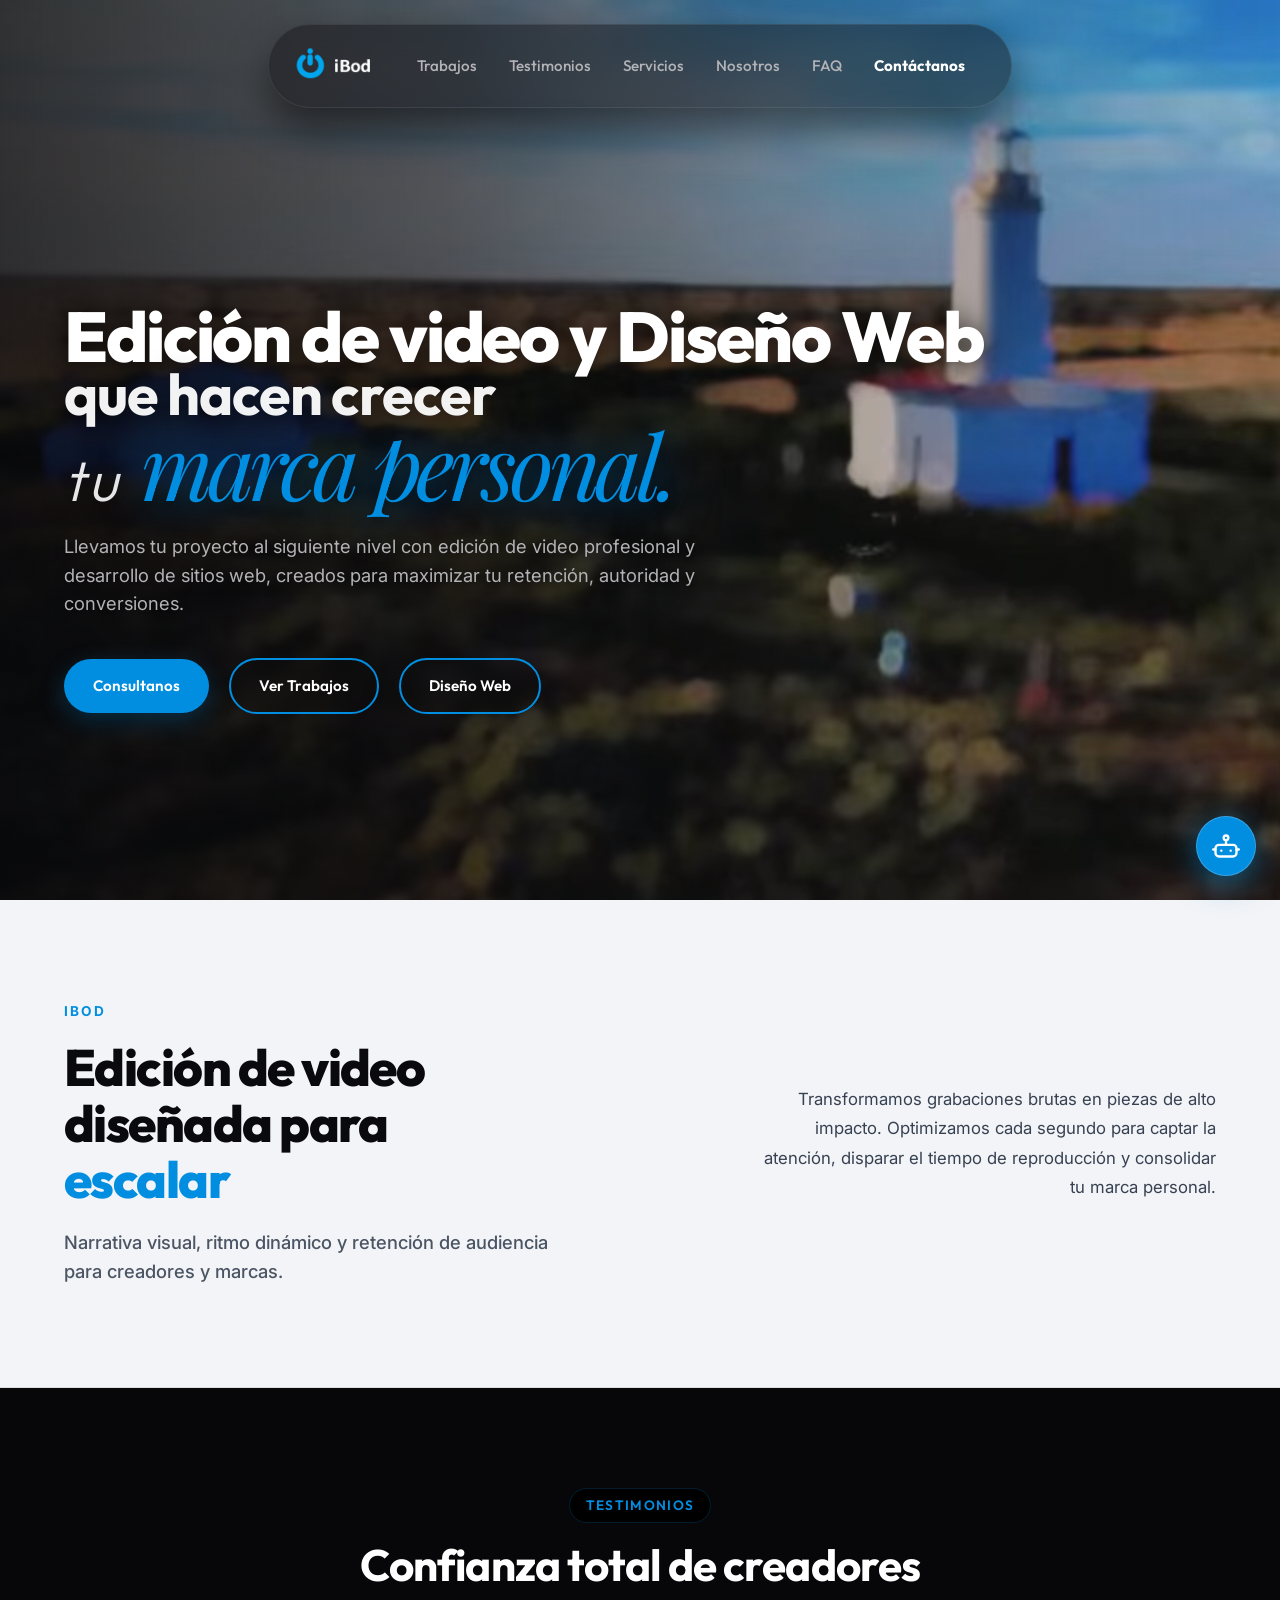
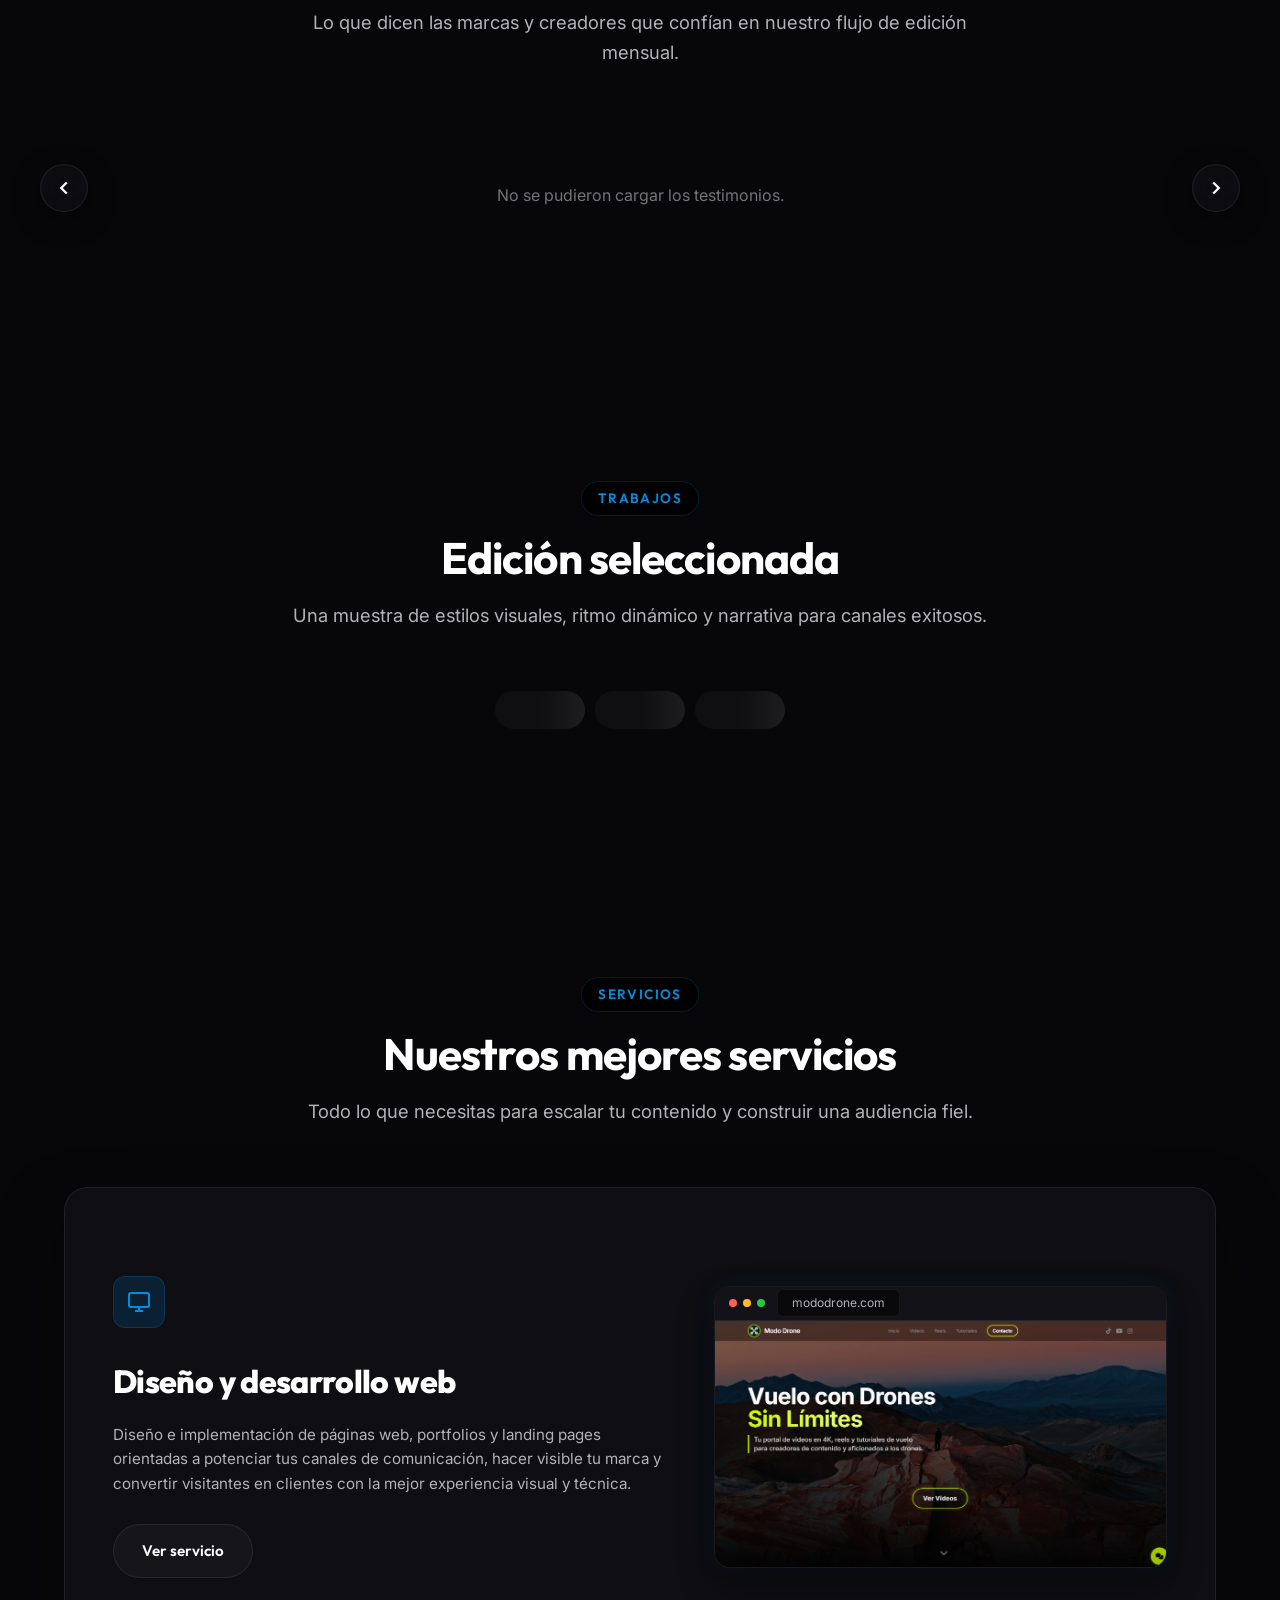
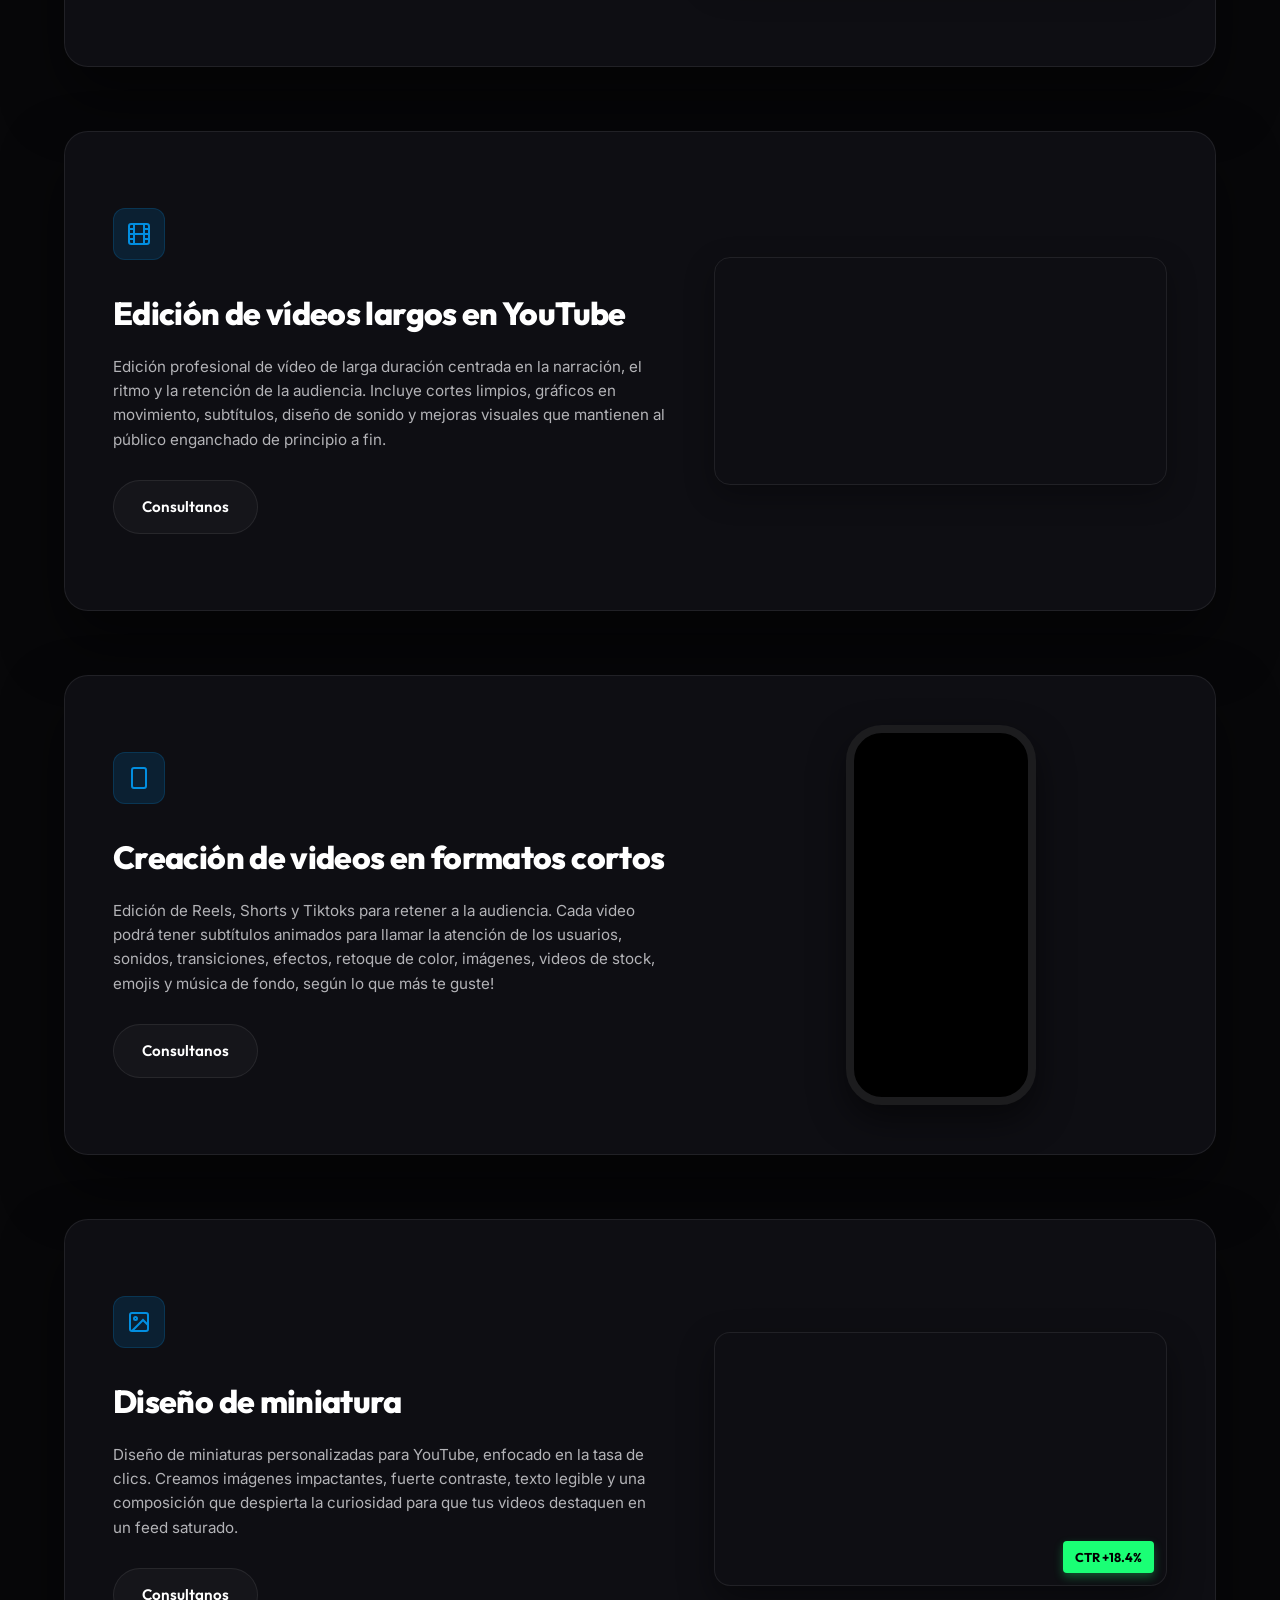
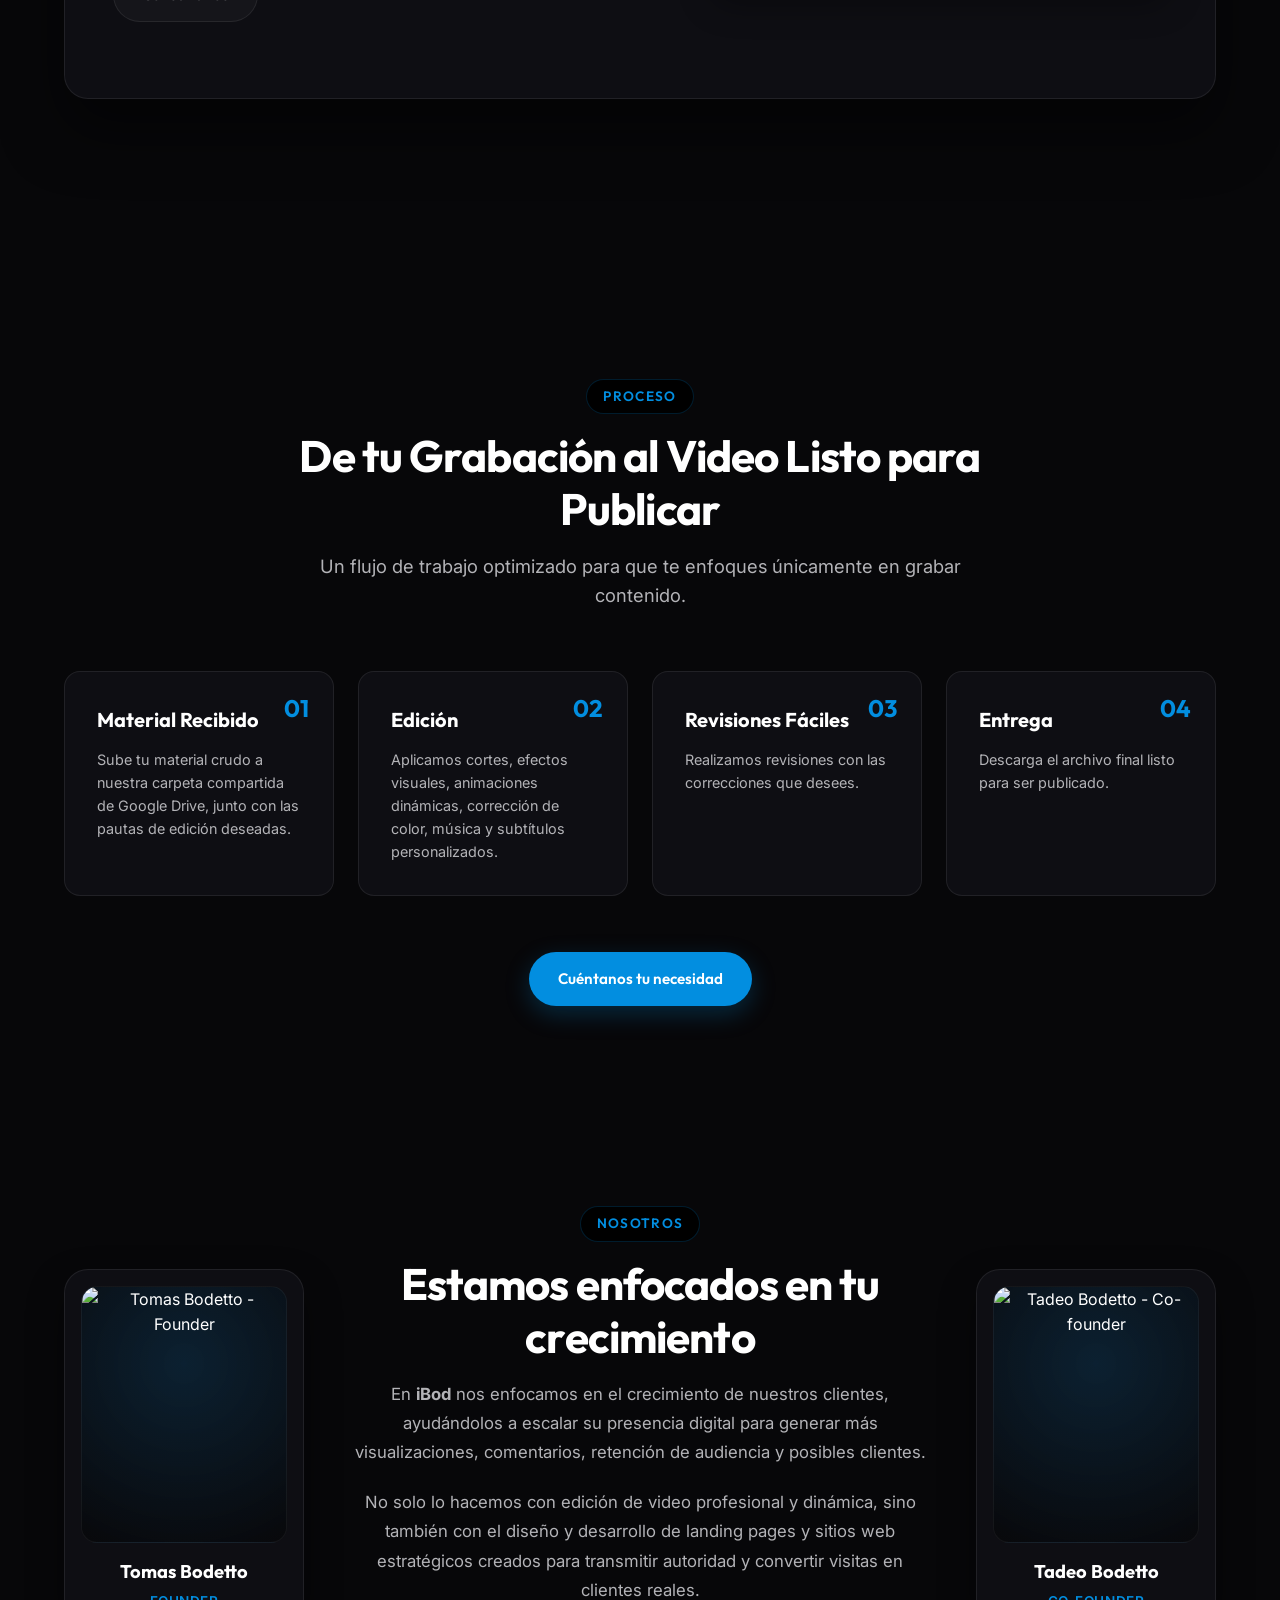
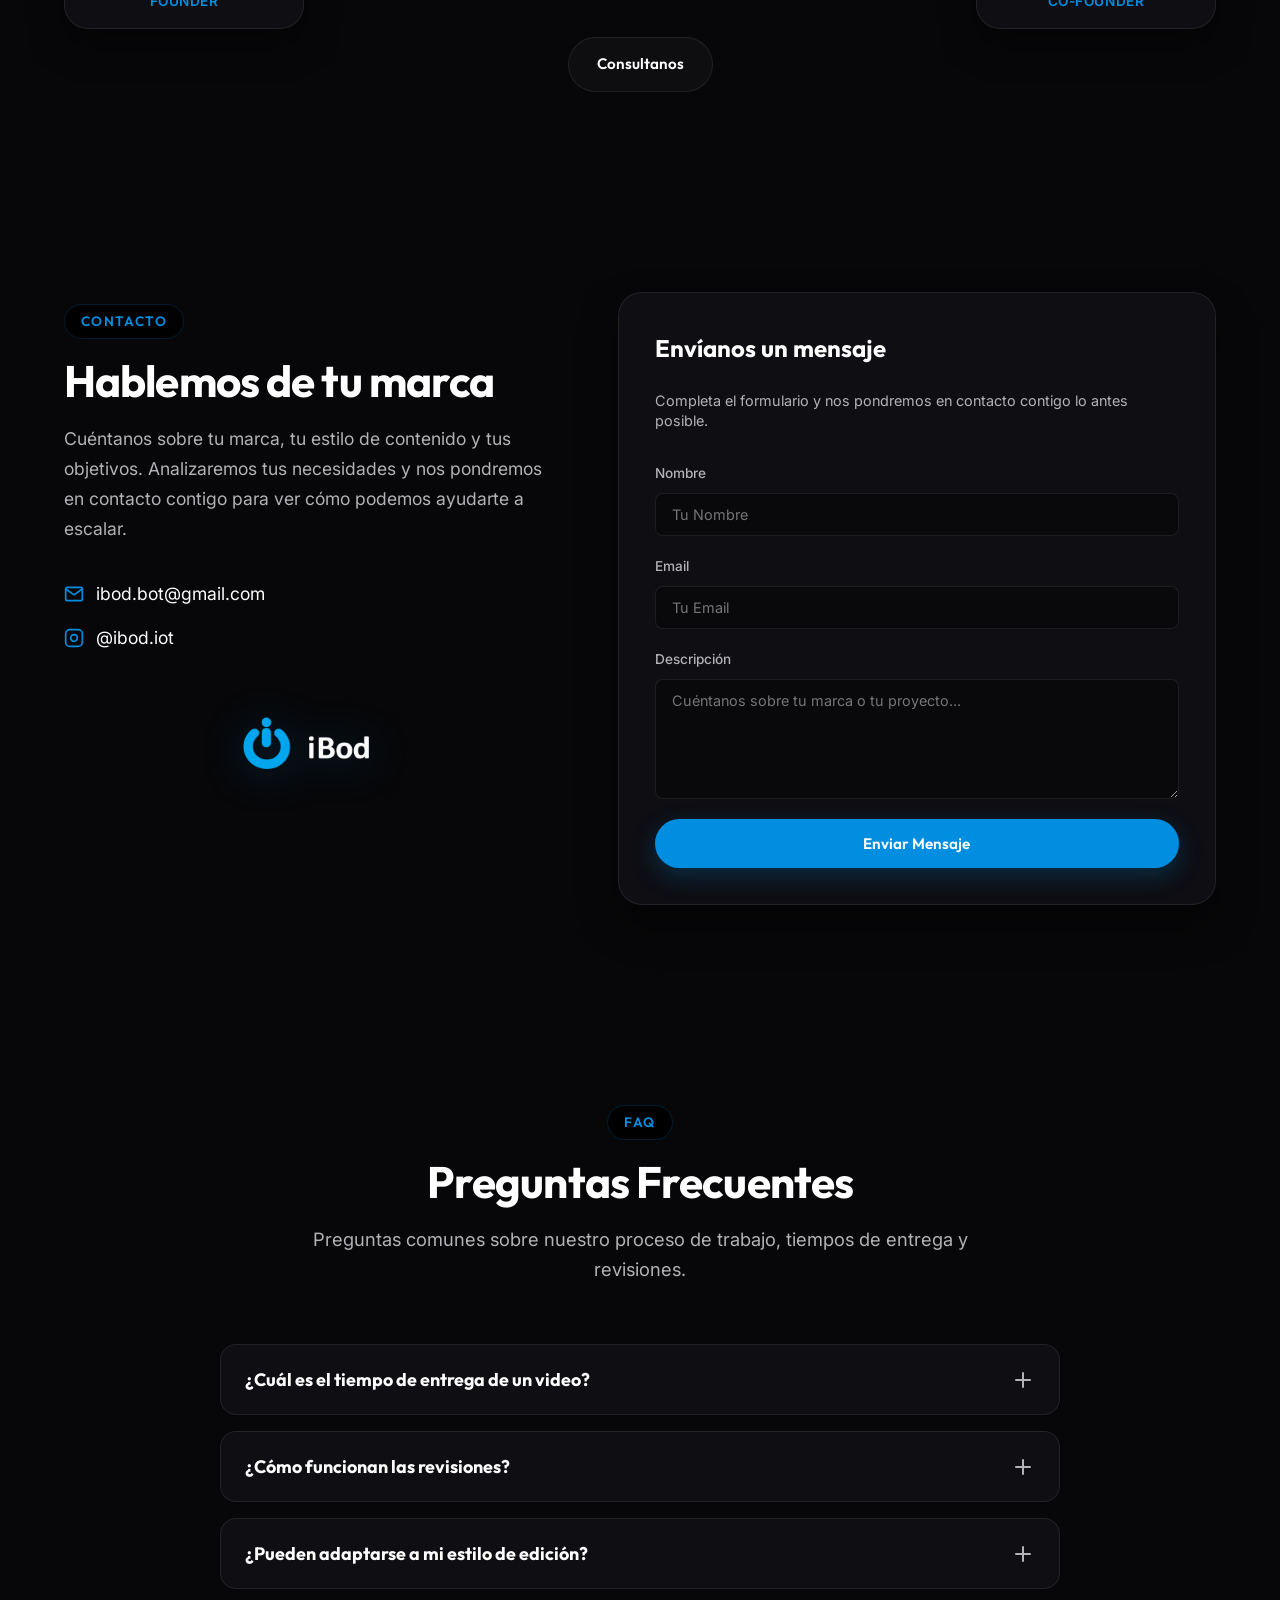
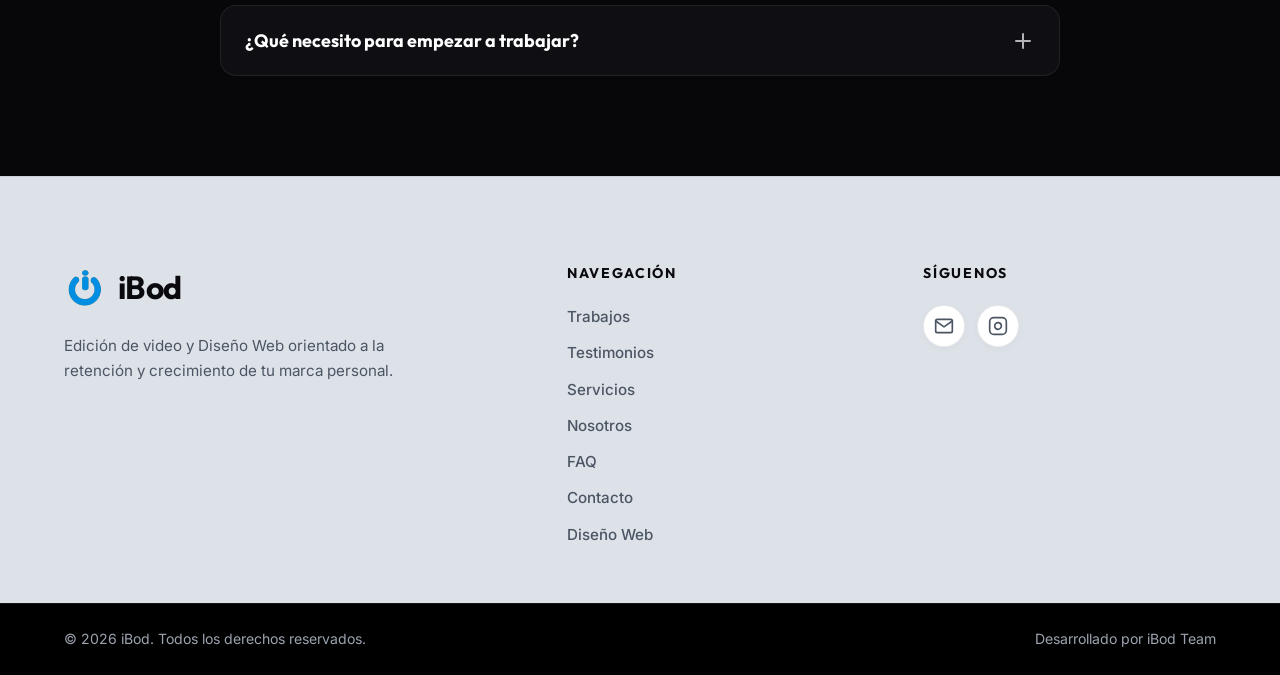
==== commit a85a2403: "Ajustar puntuacion en proceso y texto en seccion nosotros" ====
--- a/index.html
+++ b/index.html
@@ -573,7 +573,7 @@
           <div class="step-num-bg">03</div>
           <div class="step-content">
             <h3 class="step-title">Revisiones Fáciles</h3>
-            <p class="step-desc">Realizamos revisiones con las correcciones que desees</p>
+            <p class="step-desc">Realizamos revisiones con las correcciones que desees.</p>
           </div>
         </div>
         
@@ -582,7 +582,7 @@
           <div class="step-num-bg">04</div>
           <div class="step-content">
             <h3 class="step-title">Entrega</h3>
-            <p class="step-desc">Descarga el archivo final listo para ser publicado</p>
+            <p class="step-desc">Descarga el archivo final listo para ser publicado.</p>
           </div>
         </div>
       </div>
@@ -613,7 +613,7 @@
           <span class="section-tag">Nosotros</span>
           <h2 class="section-title">Estamos enfocados en tu crecimiento</h2>
           <p class="about-text">
-            En <strong>iBod</strong> nos enfocamos en el crecimiento de nuestros clientes, ayudándolos a escalar su presencia digital para generar más visualizaciones, comentarios, retención de audiencia y leads o posibles clientes.
+            En <strong>iBod</strong> nos enfocamos en el crecimiento de nuestros clientes, ayudándolos a escalar su presencia digital para generar más visualizaciones, comentarios, retención de audiencia y posibles clientes.
           </p>
           <p class="about-text">
             No solo lo hacemos con edición de video profesional y dinámica, sino también con el diseño y desarrollo de landing pages y sitios web estratégicos creados para transmitir autoridad y convertir visitas en clientes reales.
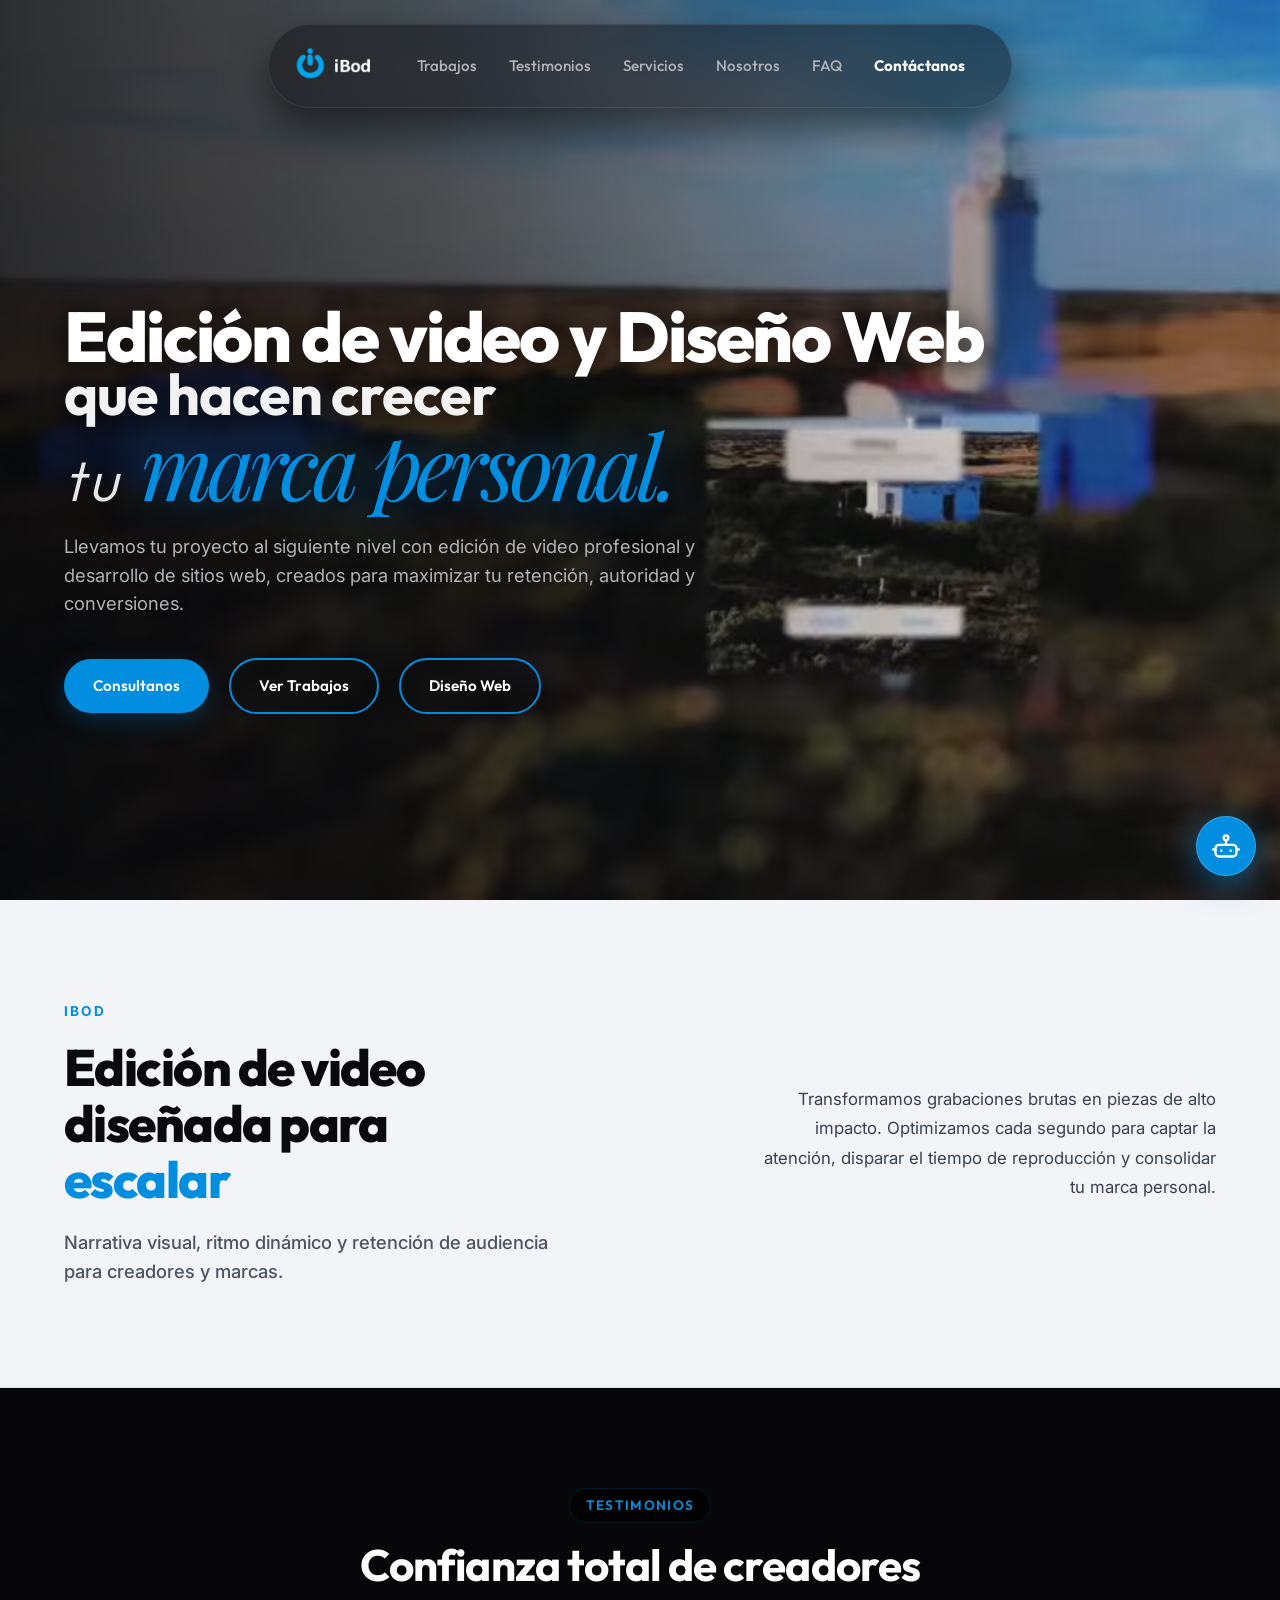
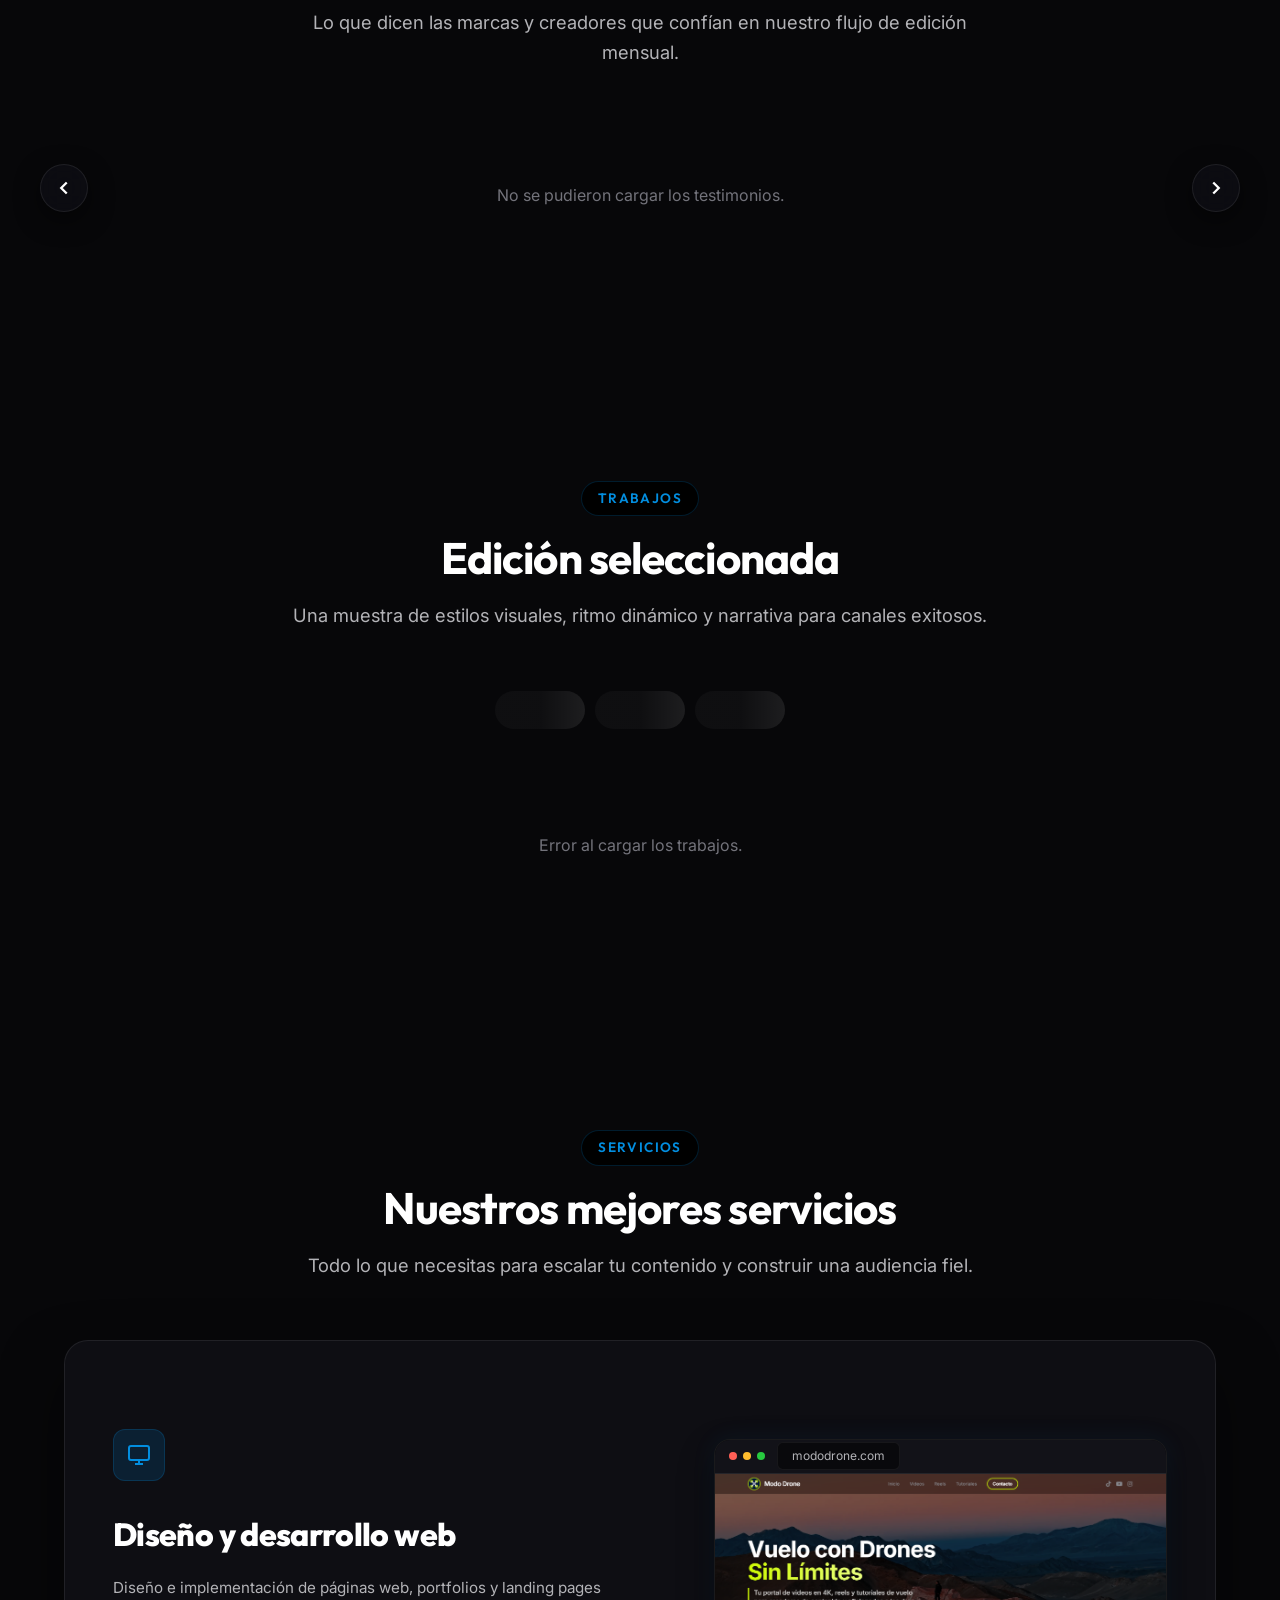
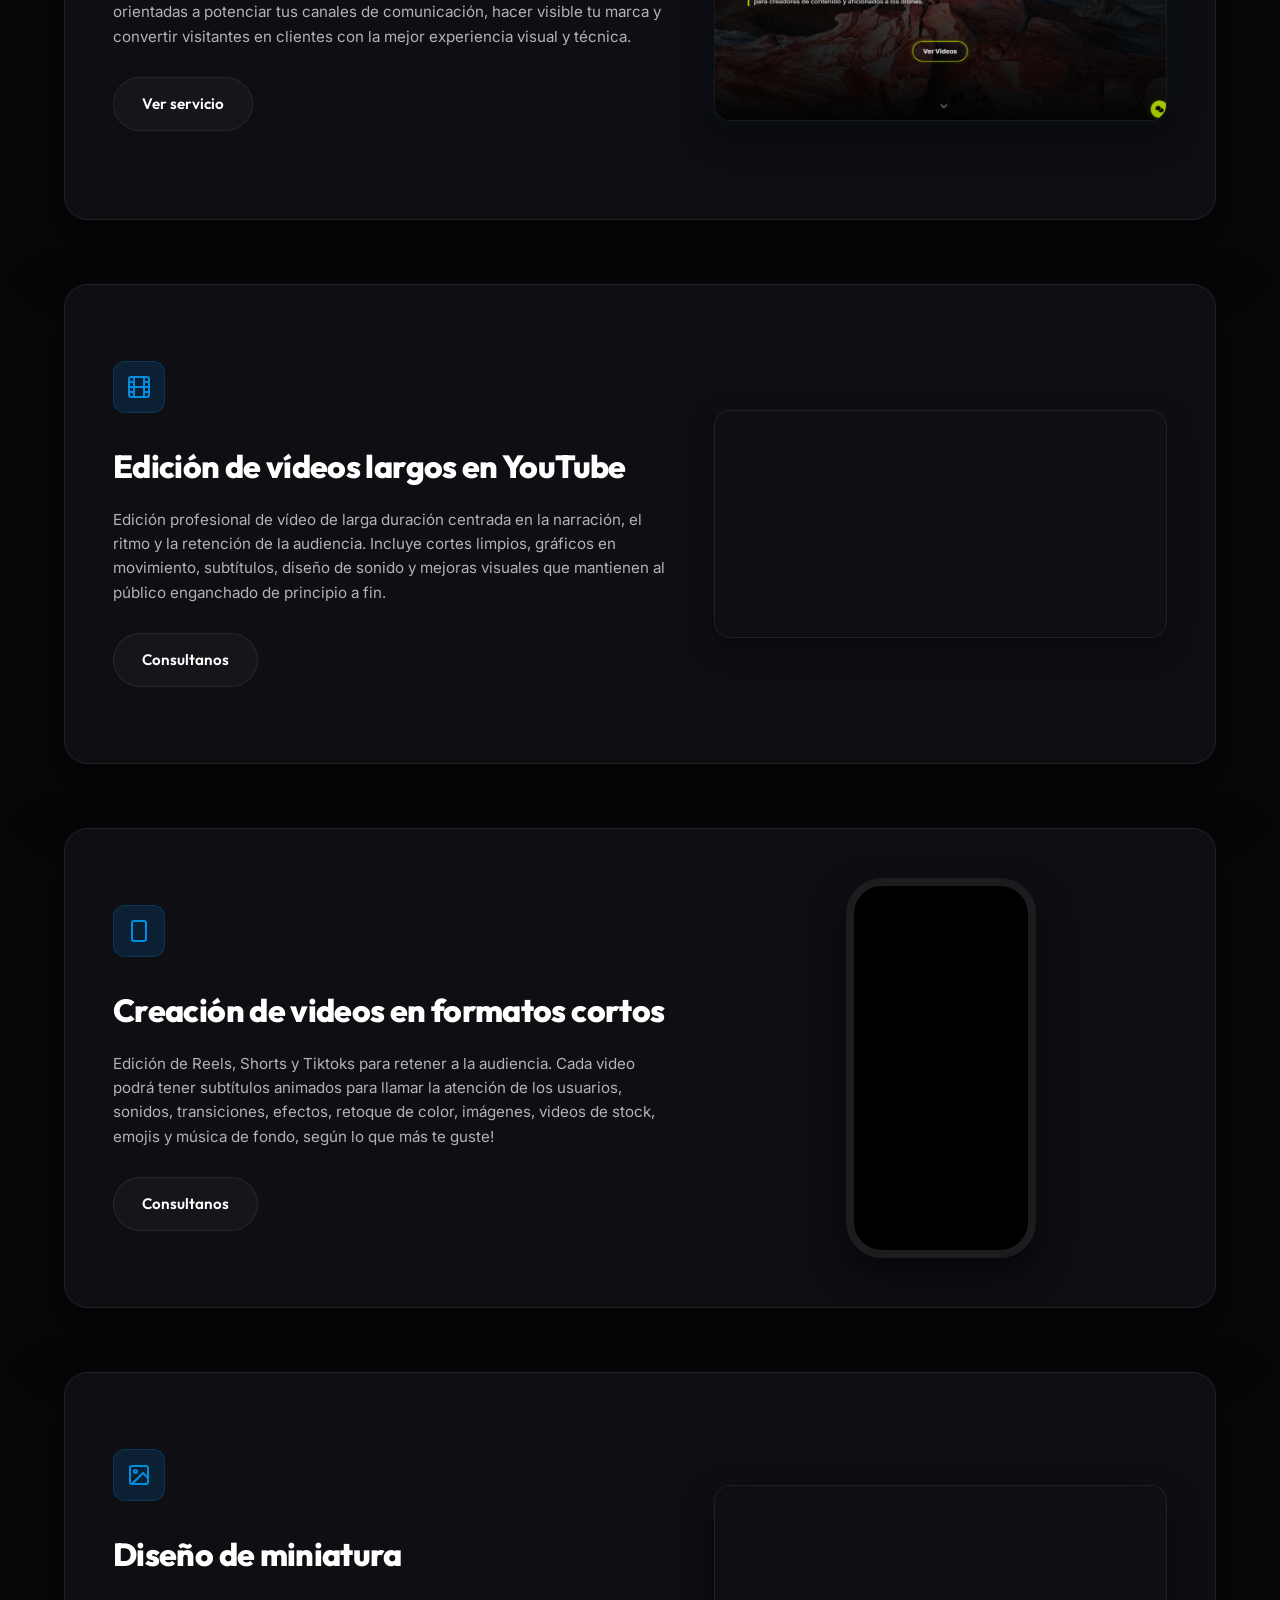
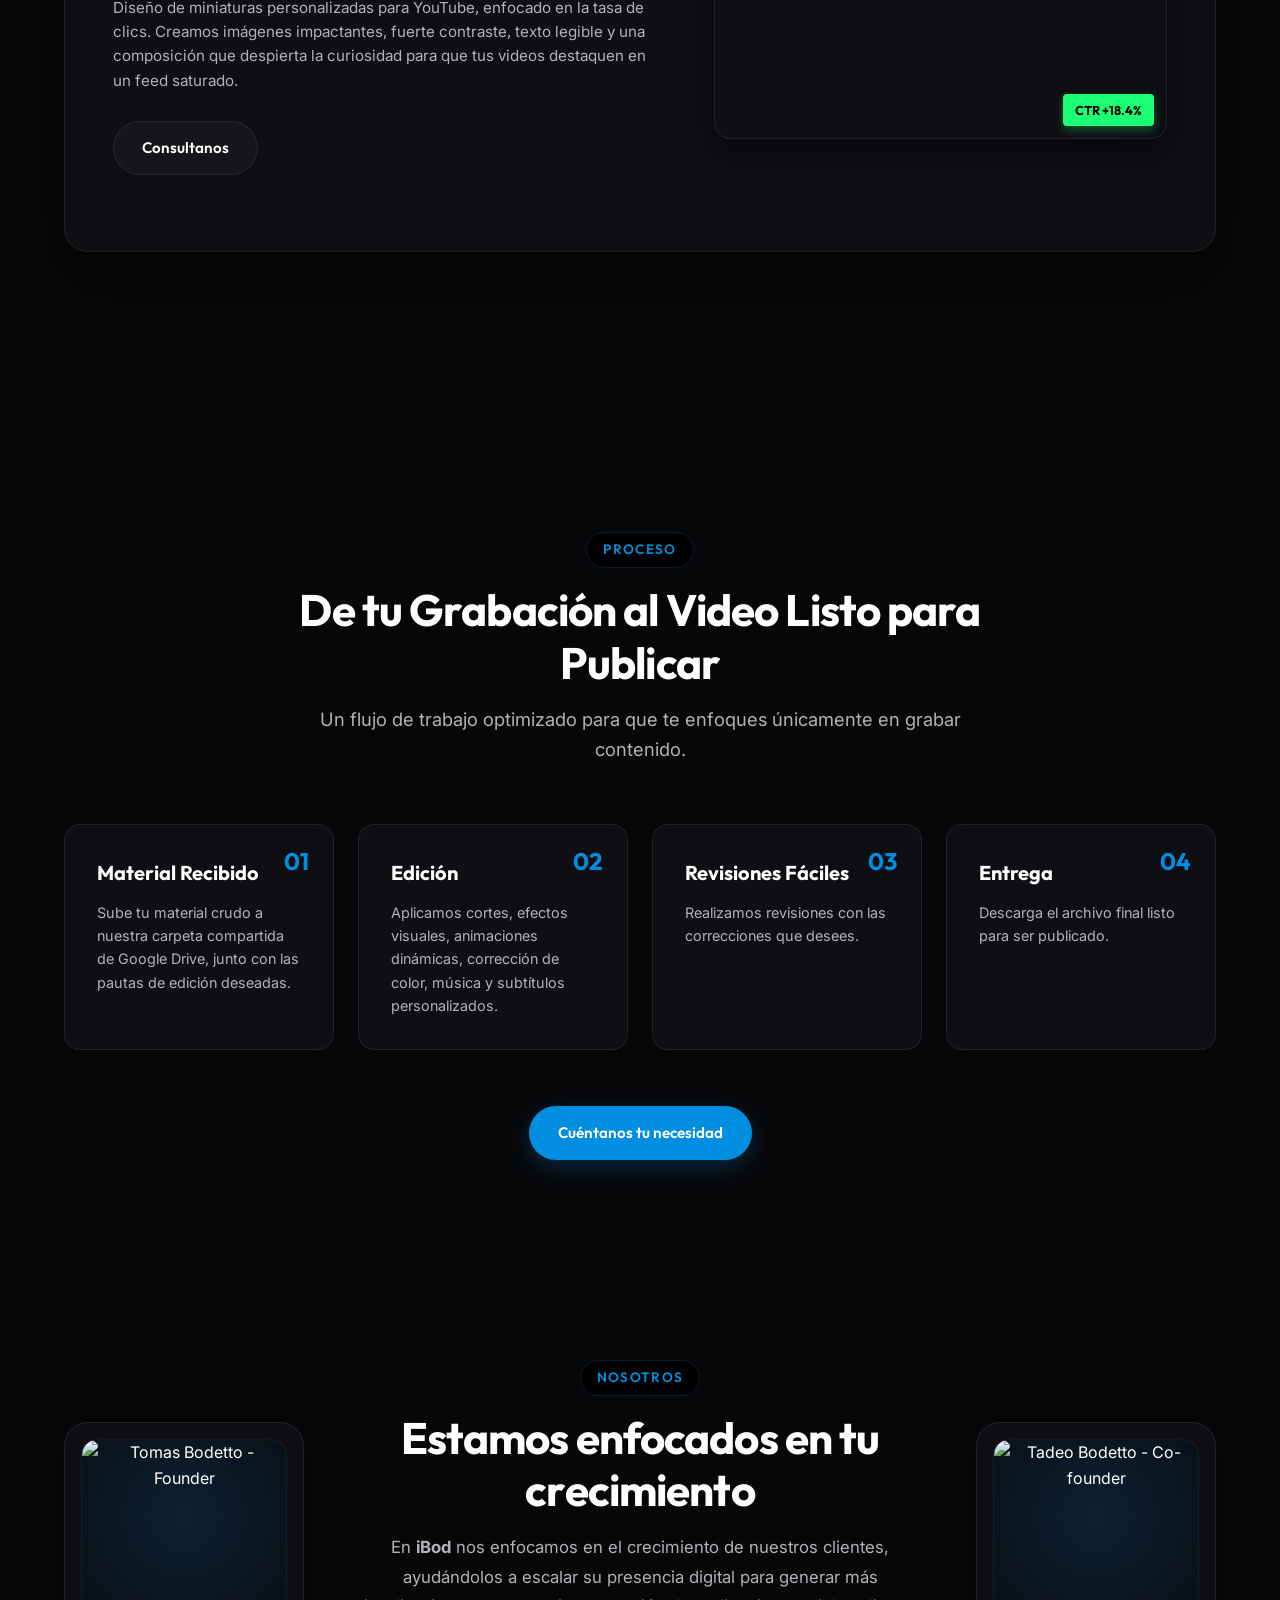
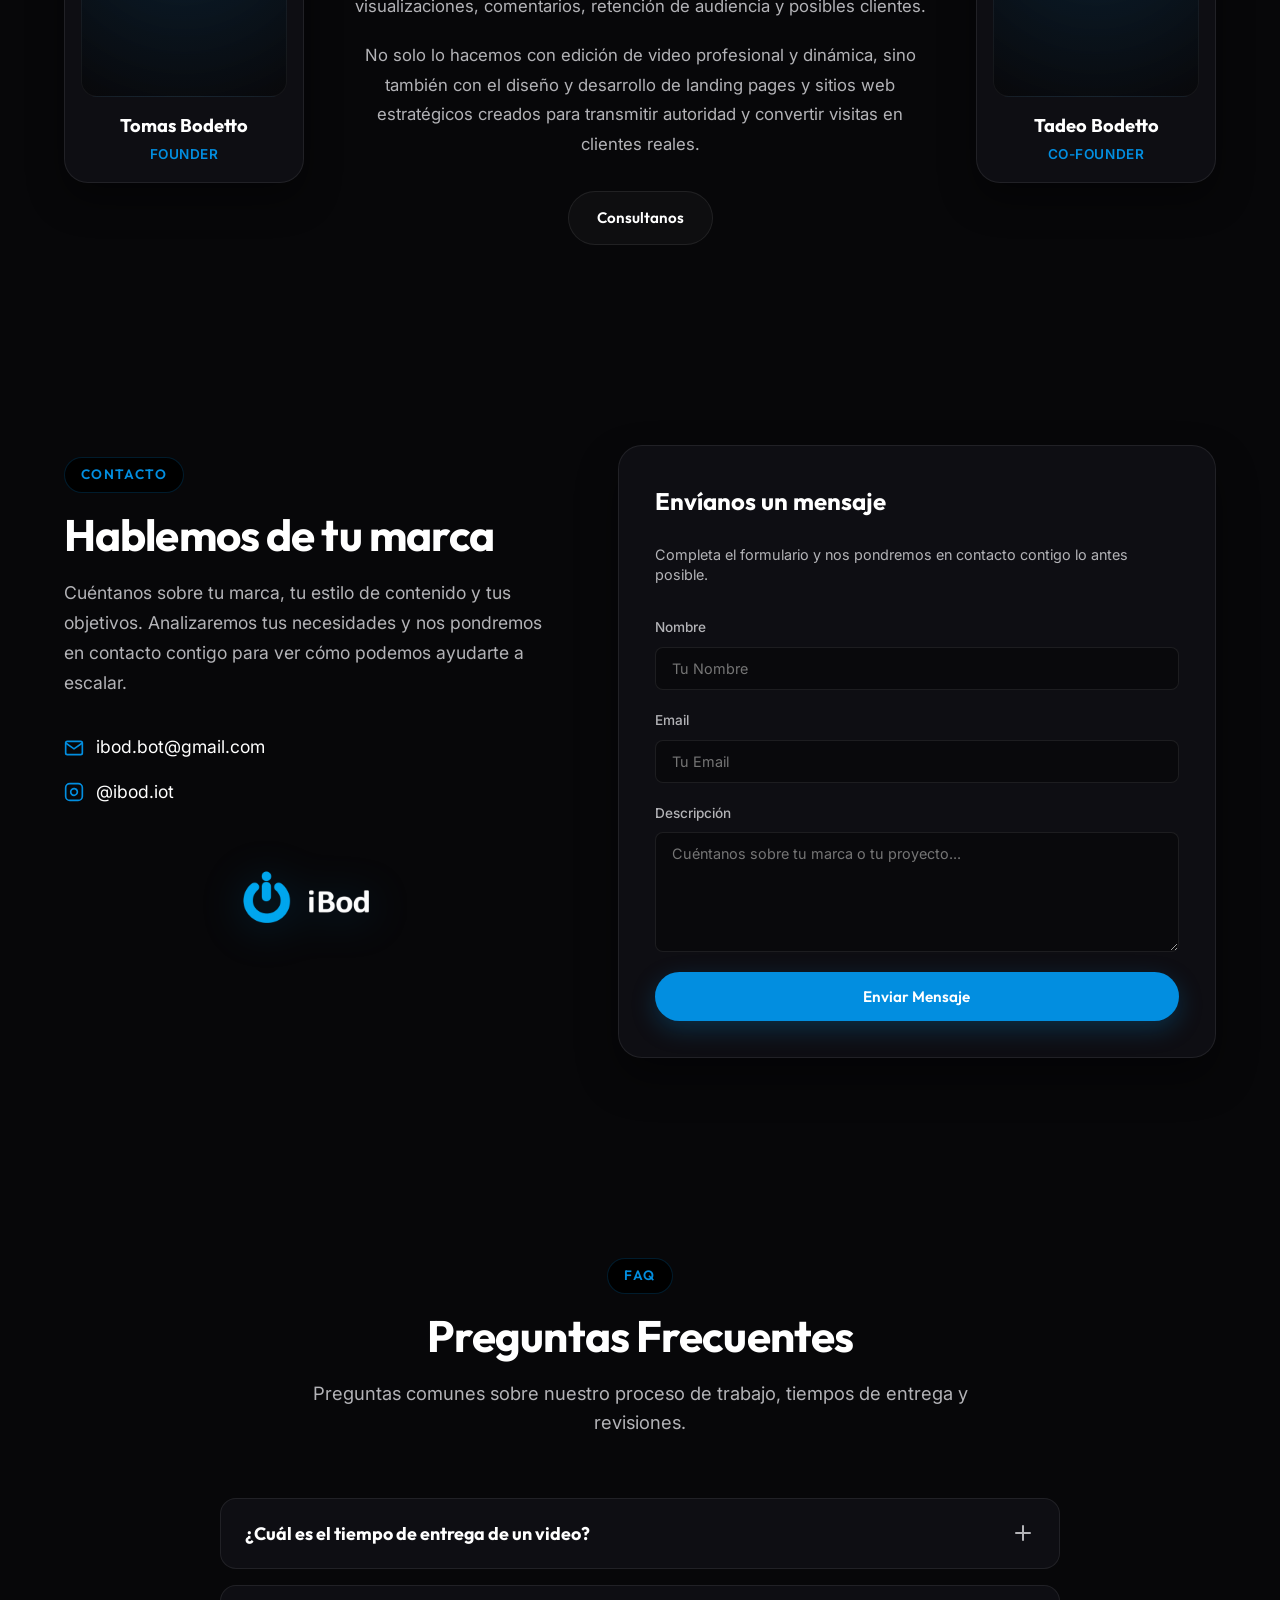
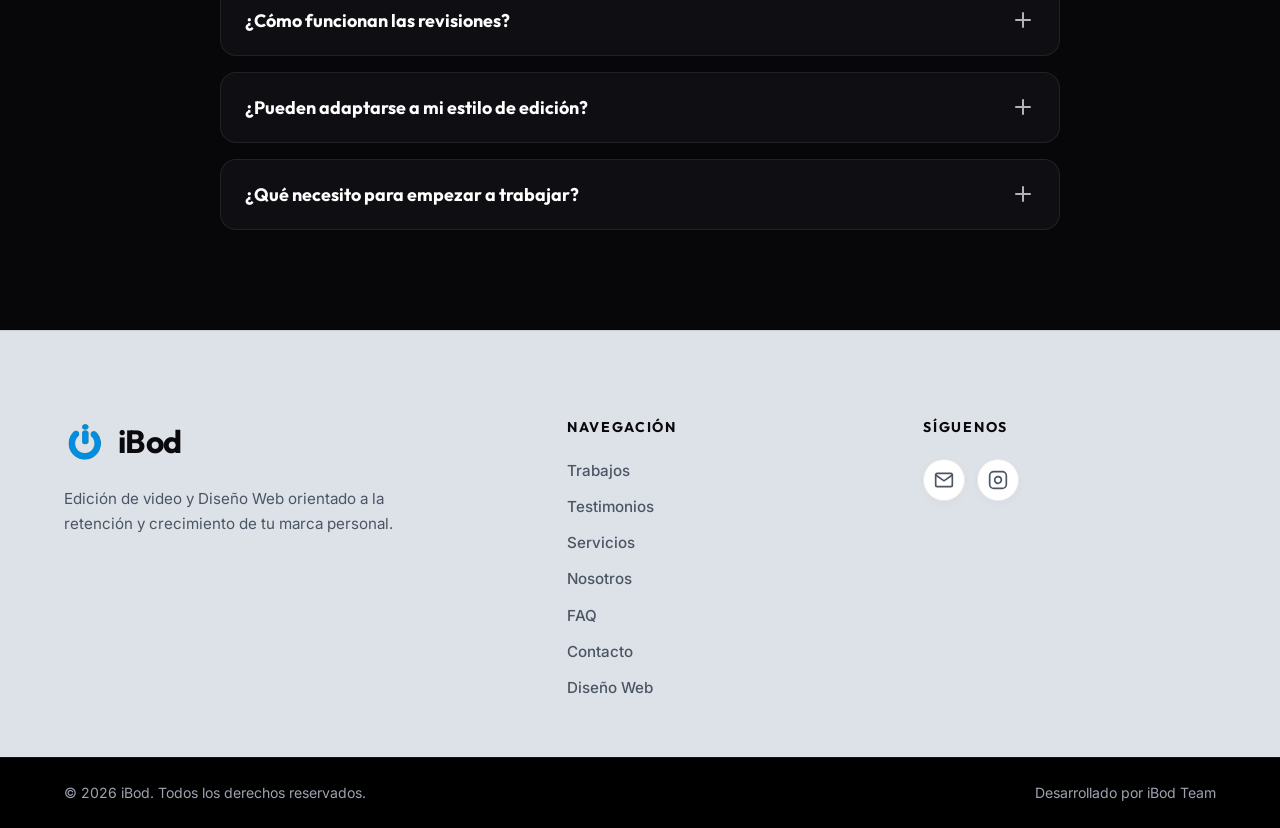
==== commit a7c1c97a: "feat(trabajos): implement carrusel with progressive lazy video loading" ====
--- a/index.html
+++ b/index.html
@@ -319,109 +319,19 @@
         <a href="https://ibod.com.ar/sites/" class="filter-btn filter-btn-link">Sitios</a>
       </div>
       
-      <!-- Grid de Proyectos -->
-      <div class="portfolio-grid" id="portfolio-grid">
-        <!-- Proyecto 1: Largo -->
-        <div class="portfolio-card reveal" data-category="long">
-          <div class="portfolio-thumbnail" style="background: linear-gradient(135deg, #0e1e38, #050b14);">
-            <div class="portfolio-thumb-overlay"></div>
-            <span class="project-tag">Vlog de Finanzas</span>
-            <button class="project-play-btn" data-video="ibod_video_slider_principal.webm">
-              <svg viewBox="0 0 24 24" width="24" height="24" fill="currentColor">
-                <path d="M8 5v14l11-7z"></path>
-              </svg>
-            </button>
-          </div>
-          <div class="portfolio-info">
-            <h4 class="project-creator">Daniel Hart</h4>
-            <p class="project-desc">Pacing de alta retención para contenido de finanzas personales.</p>
-          </div>
-        </div>
-        
-        <!-- Proyecto 2: Corto -->
-        <div class="portfolio-card reveal" data-category="short">
-          <div class="portfolio-thumbnail" style="background: linear-gradient(135deg, #1f1235, #0a0514);">
-            <div class="portfolio-thumb-overlay"></div>
-            <span class="project-tag">TikTok / Reels</span>
-            <button class="project-play-btn" data-video="ibod_video_slider_principal.webm">
-              <svg viewBox="0 0 24 24" width="24" height="24" fill="currentColor">
-                <path d="M8 5v14l11-7z"></path>
-              </svg>
-            </button>
-          </div>
-          <div class="portfolio-info">
-            <h4 class="project-creator">Marcus Reid</h4>
-            <p class="project-desc">Edición de formato corto con subtítulos animados y transiciones zoom.</p>
-          </div>
-        </div>
-        
-        <!-- Proyecto 3: Largo -->
-        <div class="portfolio-card reveal" data-category="long">
-          <div class="portfolio-thumbnail" style="background: linear-gradient(135deg, #0f2e22, #05140f);">
-            <div class="portfolio-thumb-overlay"></div>
-            <span class="project-tag">Tecnología</span>
-            <button class="project-play-btn" data-video="ibod_video_slider_principal.webm">
-              <svg viewBox="0 0 24 24" width="24" height="24" fill="currentColor">
-                <path d="M8 5v14l11-7z"></path>
-              </svg>
-            </button>
-          </div>
-          <div class="portfolio-info">
-            <h4 class="project-creator">Brandon Cole</h4>
-            <p class="project-desc">Narrativa y b-roll cinematográfico enfocado en análisis tecnológico.</p>
-          </div>
-        </div>
-        
-        <!-- Proyecto 4: Corto -->
-        <div class="portfolio-card reveal" data-category="short">
-          <div class="portfolio-thumbnail" style="background: linear-gradient(135deg, #3c1a1a, #140505);">
-            <div class="portfolio-thumb-overlay"></div>
-            <span class="project-tag">YouTube Shorts</span>
-            <button class="project-play-btn" data-video="ibod_video_slider_principal.webm">
-              <svg viewBox="0 0 24 24" width="24" height="24" fill="currentColor">
-                <path d="M8 5v14l11-7z"></path>
-              </svg>
-            </button>
-          </div>
-          <div class="portfolio-info">
-            <h4 class="project-creator">Ethan Miller</h4>
-            <p class="project-desc">Edición de gancho rápido de 3 segundos para shorts de crecimiento personal.</p>
-          </div>
-        </div>
-        
-        <!-- Proyecto 5: Largo -->
-        <div class="portfolio-card reveal" data-category="long">
-          <div class="portfolio-thumbnail" style="background: linear-gradient(135deg, #382c0f, #140f05);">
-            <div class="portfolio-thumb-overlay"></div>
-            <span class="project-tag">Documental</span>
-            <button class="project-play-btn" data-video="ibod_video_slider_principal.webm">
-              <svg viewBox="0 0 24 24" width="24" height="24" fill="currentColor">
-                <path d="M8 5v14l11-7z"></path>
-              </svg>
-            </button>
-          </div>
-          <div class="portfolio-info">
-            <h4 class="project-creator">Joshua Miles</h4>
-            <p class="project-desc">Minidocumental cinematográfico con diseño de sonido inmersivo.</p>
-          </div>
-        </div>
-        
-        <!-- Proyecto 6: Corto -->
-        <div class="portfolio-card reveal" data-category="short">
-          <div class="portfolio-thumbnail" style="background: linear-gradient(135deg, #132b35, #051014);">
-            <div class="portfolio-thumb-overlay"></div>
-            <span class="project-tag">Instagram Reels</span>
-            <button class="project-play-btn" data-video="ibod_video_slider_principal.webm">
-              <svg viewBox="0 0 24 24" width="24" height="24" fill="currentColor">
-                <path d="M8 5v14l11-7z"></path>
-              </svg>
-            </button>
-          </div>
-          <div class="portfolio-info">
-            <h4 class="project-creator">Nathan Brooks</h4>
-            <p class="project-desc">Clips dinámicos tipo podcast con subtítulos automáticos e iconografía pop.</p>
-          </div>
-        </div>
+      <!-- Carrusel de Proyectos -->
+      <div class="portfolio-carousel-wrapper reveal">
+        <button class="carousel-nav-btn prev" id="portfolio-prev" aria-label="Trabajo anterior">
+          <svg viewBox="0 0 24 24" width="22" height="22" stroke="currentColor" stroke-width="2.5" fill="none"><polyline points="15 18 9 12 15 6"></polyline></svg>
+        </button>
+        
+        <div class="portfolio-track" id="portfolio-track">
+          <!-- Las tarjetas de video se cargarán dinámicamente desde la API / Cache -->
+        </div>
+        
+        <button class="carousel-nav-btn next" id="portfolio-next" aria-label="Siguiente trabajo">
+          <svg viewBox="0 0 24 24" width="22" height="22" stroke="currentColor" stroke-width="2.5" fill="none"><polyline points="9 18 15 12 9 6"></polyline></svg>
+        </button>
       </div>
     </div>
   </section>
--- a/index.css
+++ b/index.css
@@ -1085,11 +1085,38 @@
   border-color: var(--border-celeste);
 }
 
-.portfolio-grid {
-  display: grid;
-  grid-template-columns: repeat(3, 1fr);
+/* Portfolio Section & Carousel */
+.portfolio-carousel-wrapper {
+  position: relative;
+  width: 100%;
+  margin-top: 24px;
+  display: flex;
+  align-items: center;
+}
+
+.portfolio-track {
+  display: flex;
   gap: 24px;
-  align-items: start;
+  overflow-x: auto;
+  scroll-snap-type: x mandatory;
+  scroll-behavior: smooth;
+  padding: 16px 4px 32px 4px;
+  width: 100%;
+  scrollbar-width: none;
+  -ms-overflow-style: none;
+  -webkit-overflow-scrolling: touch;
+  cursor: grab;
+  user-select: none;
+}
+
+.portfolio-track::-webkit-scrollbar {
+  display: none;
+}
+
+.portfolio-track.is-dragging {
+  cursor: grabbing;
+  scroll-behavior: auto;
+  scroll-snap-type: none;
 }
 
 /* Skeleton Loading Animation & Placeholder Cards */
@@ -1110,6 +1137,9 @@
 }
 
 .skeleton-card {
+  flex: 0 0 calc((100% - 48px) / 3);
+  width: calc((100% - 48px) / 3);
+  max-width: calc((100% - 48px) / 3);
   background-color: var(--bg-secondary);
   border: 1px solid var(--border-primary);
   border-radius: var(--radius-md);
@@ -1165,19 +1195,32 @@
 }
 
 .portfolio-card {
+  flex: 0 0 calc((100% - 48px) / 3);
+  width: calc((100% - 48px) / 3);
+  max-width: calc((100% - 48px) / 3);
+  scroll-snap-align: start;
   background-color: var(--bg-secondary);
   border: 1px solid var(--border-primary);
   border-radius: var(--radius-md);
   overflow: hidden;
-  transition: all var(--transition-normal);
+  transition: transform var(--transition-normal), border-color var(--transition-normal), box-shadow var(--transition-normal);
   display: flex;
   flex-direction: column;
+  cursor: pointer;
+  position: relative;
   transform: translateZ(0);
 }
 
 .portfolio-card:hover {
   transform: translateY(-5px);
   border-color: var(--border-blue);
+  box-shadow: 0 16px 36px rgba(0, 0, 0, 0.6), 0 0 30px rgba(2, 142, 224, 0.12);
+}
+
+.portfolio-card-vertical {
+  flex: 0 0 calc((100% - 72px) / 4);
+  width: calc((100% - 72px) / 4);
+  max-width: calc((100% - 72px) / 4);
 }
 
 .portfolio-thumbnail {
@@ -2956,8 +2999,17 @@
     padding: 32px;
   }
   
-  .portfolio-grid {
-    grid-template-columns: repeat(2, 1fr);
+  .portfolio-card,
+  .skeleton-card {
+    flex: 0 0 calc((100% - 24px) / 2);
+    width: calc((100% - 24px) / 2);
+    max-width: calc((100% - 24px) / 2);
+  }
+
+  .portfolio-card-vertical {
+    flex: 0 0 calc((100% - 48px) / 3);
+    width: calc((100% - 48px) / 3);
+    max-width: calc((100% - 48px) / 3);
   }
   
   .why-us-grid {
@@ -3095,8 +3147,29 @@
     height: 320px;
   }
   
-  .portfolio-grid {
-    grid-template-columns: 1fr;
+  .portfolio-carousel-wrapper {
+    overflow: visible;
+    padding: 0;
+  }
+
+  .portfolio-track {
+    gap: 16px;
+    padding: 12px 12px 28px 12px;
+  }
+
+  .portfolio-card,
+  .skeleton-card {
+    flex: 0 0 85%;
+    width: 85%;
+    max-width: 340px;
+    scroll-snap-align: center;
+  }
+
+  .portfolio-card-vertical {
+    flex: 0 0 75%;
+    width: 75%;
+    max-width: 280px;
+    scroll-snap-align: center;
   }
   
   .process-steps {
